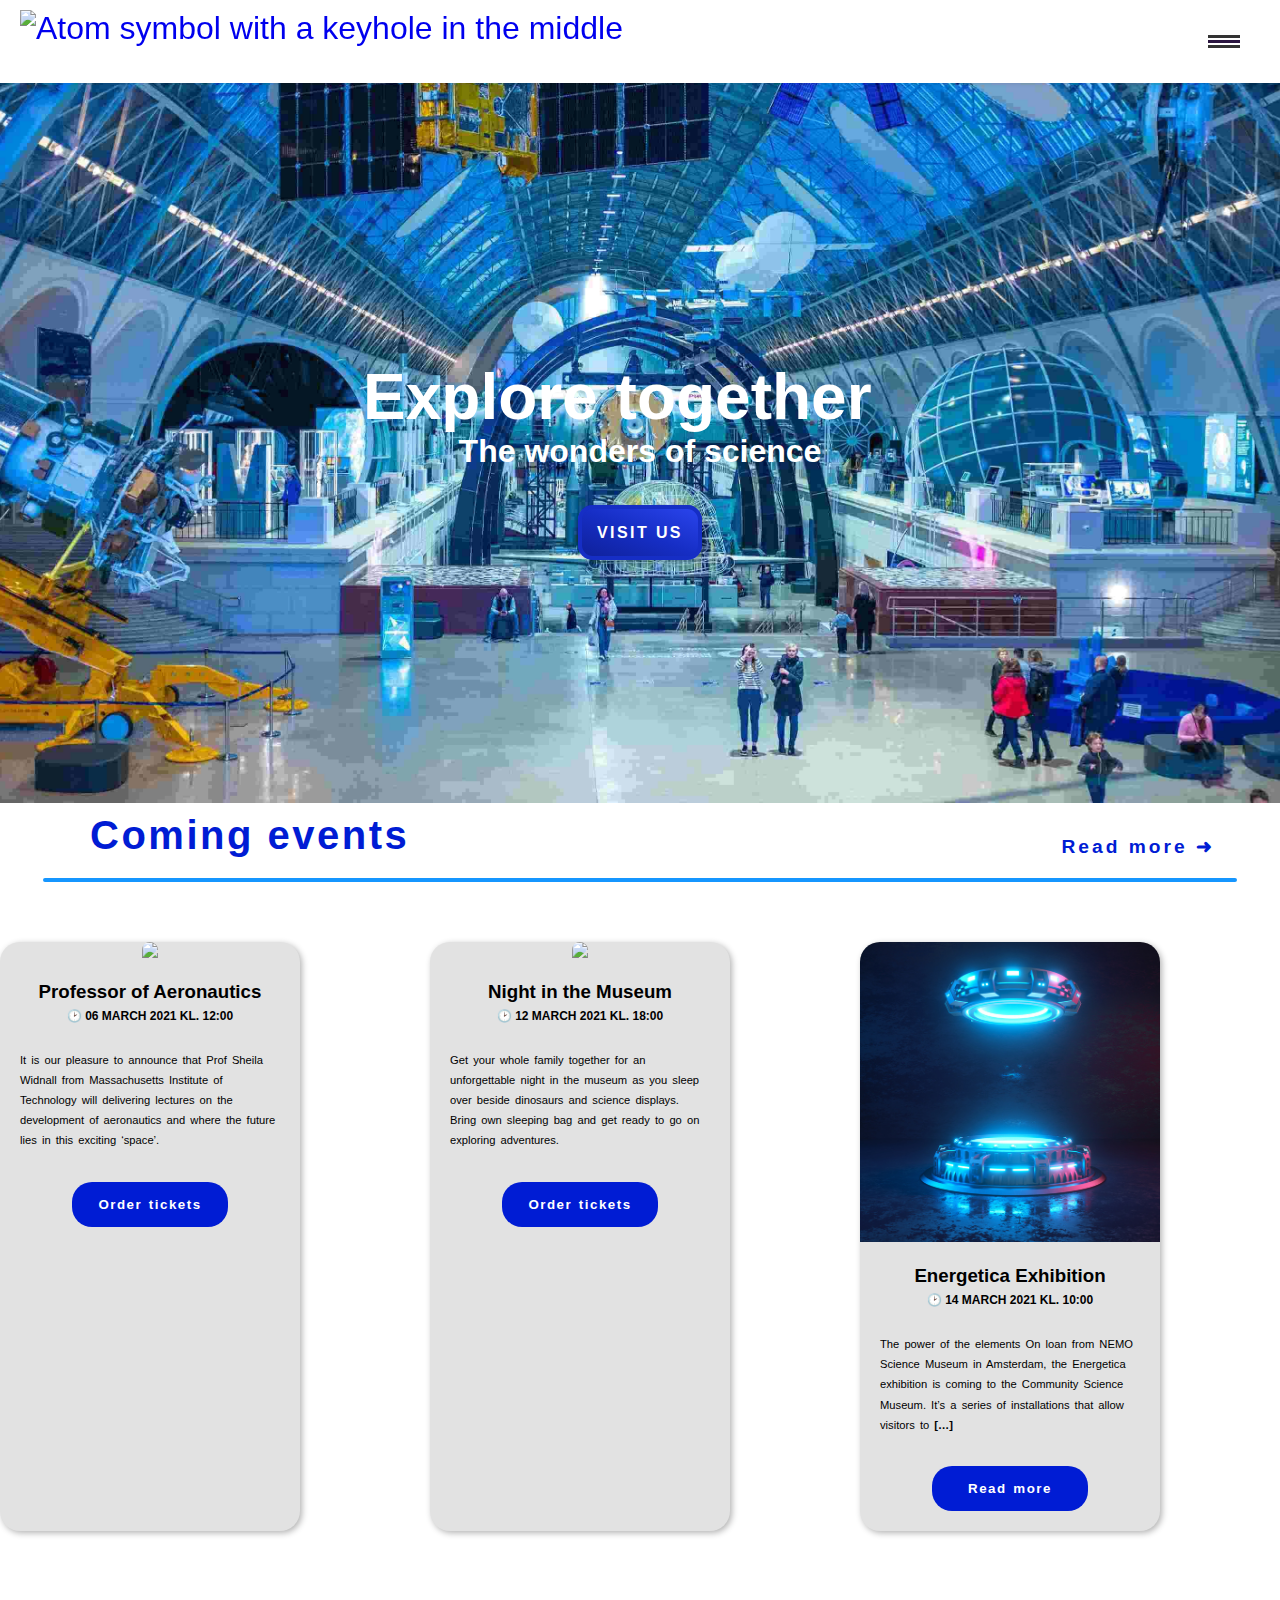
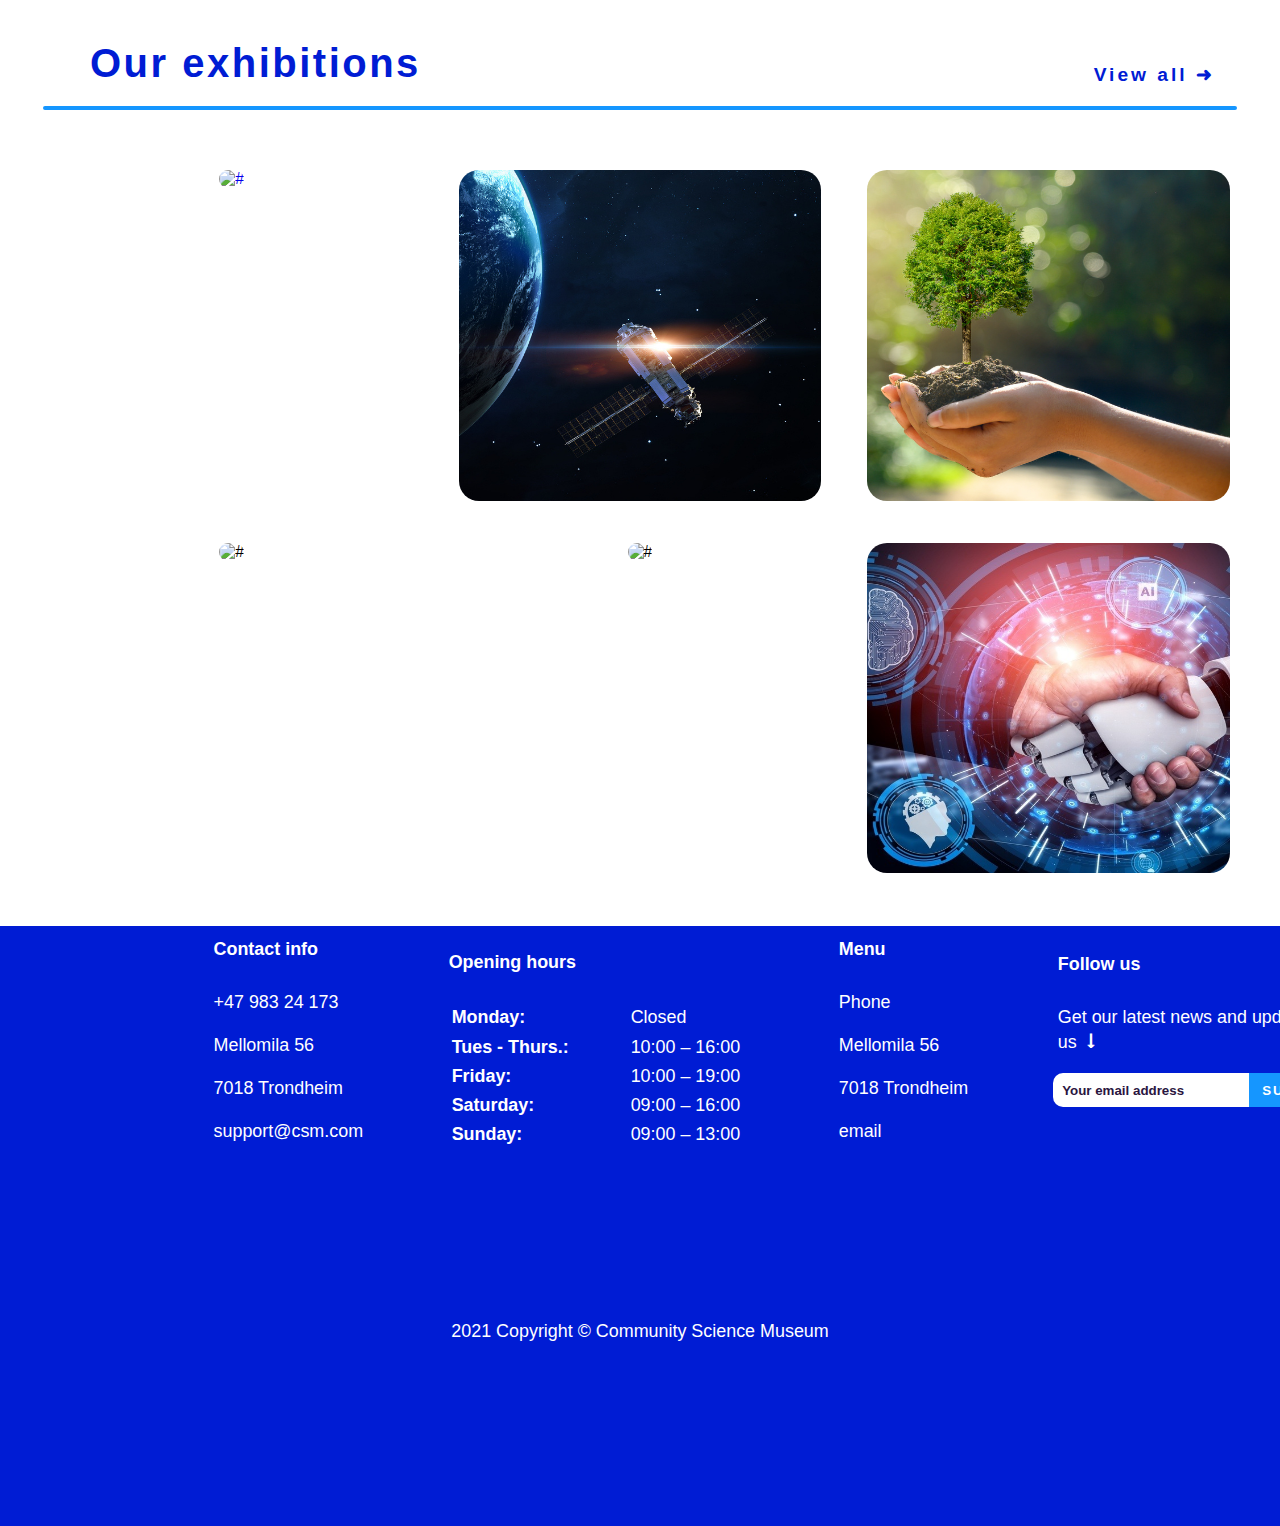
==== index.html @ c88c968b "Update index.html" ====
<!DOCTYPE html>
<html lang="en">

<head>
<meta charset="UTF-8" />
<meta name="viewport" content="width=device-width, initial-scale=1.0" />
<meta name="description" content="A homepage for a fictive popular science museum" />
<title>Community Science Museum | Home</title>

<!-- Font, CSS and Icon links -->
<link rel="stylesheet" href="https://use.typekit.net/sxk2zxi.css">
<link href="style.css" rel="stylesheet" />
<link href="media.css" rel="stylesheet" />
<script src="https://kit.fontawesome.com/b318972c4d.js" crossorigin="anonymous"></script>
</head>

<!-- TOP NAVIGATION BAR ~ MAIN MENU -->
<body>
<header class="header">

    <!-- Logo -->
<a href="index.html" class="logo"><img src="images/logo/logodesign.png" class="logoimage" alt="Atom symbol with a keyhole in the middle"></a>

<!-- Hamburger menu -->
<input class="menu-btn" type="checkbox" id="menu-btn">
<label class="menu-icon" for="menu-btn"><span class="navicon"></span></label>

<!-- Links -->
<ul class="menu">
<li class="menusect"><a href="pages/exhibitions.html">Our exhibitions</a></li>
<li class="menusect"><a href="pages/visit.html">Visit us</a></li>
<li class="menusect"><a href="pages/about.html">About</a></li>
<li class="menusect"><a href="pages/workplace.html">Get involved</a></li>
<li class="menusect"><a href="contact.html">Contact us</a></li>
</ul>
</header>

<!-- HEADER SECTION ~ HOME PRESENTATION PAGE -->
<main>

<!-- Image header placement -->
<section class="headpage">

<!-- Header content headings -->
<div class="header_page">
<h1>Explore together</h1>
<p class="header_text">The wonders of science</p>
<!-- Main CTA-button (Visit us) -->
<a href="pages/visit.html" class="main-cta">Visit us</a>
</div>
</section>   

<!-- COMING EVENTS ~ BLOGPOSTS -->
<section class="blogpage">

<!-- Blog heading  ~ design -->
<h2 class="subheading" id="subhead">
<i class="fas fa-images" aria-hidden="true">
</i>Coming events</h2>
<a href="#" class="header_link">Read more ➜</a>
<hr class="subhead-dec">

<!-- Blogpost 1 -->
<main class="grid">
<article class="blogpost">
<img src="images/blogpost_professor.jpg">
<div class="text">
<h3 class="blog_titles">Professor of Aeronautics</h3>
<h4 class="event-date">🕑 06 March 2021 kl. 12:00</h4>
<p class="blogtext">It is our pleasure to announce that Prof Sheila Widnall from  Massachusetts Institute of Technology will delivering lectures on the development of aeronautics and where the future lies in this exciting ‘space’.</p>
<button class="read-btn">Order tickets</button>
</div>
</article>

<!-- Blogpost 2 -->
<article class="blogpost">
<img src="images/blogpost_museum.jpg">
<div class="text">
<h3 class="blog_titles">Night in the Museum</h3>
<h4 class="event-date">🕑 12 March 2021 kl. 18:00</h4>
<p class="blogtext">Get your whole family together for an unforgettable night in the museum as you sleep over beside dinosaurs and science displays. Bring own sleeping bag and get ready to go on exploring adventures.</p>
<button class="read-btn">Order tickets</button>
</div>
</article>

<!-- Blogpost 3 -->
<article class="blogpost">
<img src="images/blogpost_energetica.jpg">
<div class="text">
<h3 class="blog_titles">Energetica Exhibition</h3>
<h4 class="event-date">🕑 14 March 2021 kl. 10:00</h4>
<p class="blogtext">The power of the elements On loan from NEMO Science Museum in Amsterdam, the Energetica exhibition is coming to the Community Science Museum. It’s a series of installations that allow visitors to <b>[…]</b></p>
<button class="read-btn"><a href="pages/event.html">Read more</a></button>
</div>
</article>
</main>
</section>
    
<!-- EXHIBITIONS OVERVIEW ~ GALLERY -->
<section class="exhibitpage">
<!-- Exhibition heading  ~ design --> 
<h2 class="subheading" id="subhead">
<i class="fas fa-images" aria-hidden="true">
</i>Our exhibitions</h2>
<a href="#" class="header_link">View all ➜</a>
<hr class="subhead-dec">   
<!-- Exhibit. 1 -->   
<section id="casestudies" class="casestudies">
<article class="content">
<a href="exhibitions.html">
<div class="content-overlay"></div>
<img class="content-image" src="images/gallery/biology.jpg" alt="#">
<div class="content-details fadeIn-bottom">
<h2 class="content-title">Biology</h2>
<p class="content-text">The history of medicine</p>
</div>
</a>
</article>  
<!-- Exhibit. 2 -->   
<article class="content">
<div class="content-overlay"></div>
<img class="content-image" src="images/gallery/cosmology.jpg" alt="#">
<div class="content-details fadeIn-bottom">
<h2 class="content-title">Cosmology</h2>
<p class="content-text">The sky above us</p>
</div>
</article>  
<!-- Exhibit. 3 -->           
<article class="content">
<div class="content-overlay"></div>
<img class="content-image" src="images/gallery/ecology.jpg" alt="#">
<div class="content-details fadeIn-bottom">
<h2 class="content-title">Ecology</h2>
<p class="content-text">A sustainable future</p>
</div>
</article>  
<!-- Exhibit. 4 -->          
<article class="content">
<div class="content-overlay"></div>
<img class="content-image" src="images/gallery/evolution.jpg" alt="#">
<div class="content-details fadeIn-bottom">
<h2 class="content-title">Evolution</h2>
<p class="content-text">The origin of life</p>
</div>
</article>  
<!-- Exhibit. 5 -->      
<article class="content">
<div class="content-overlay"></div>
<img class="content-image" src="images/gallery/medicine.jpg" alt="#">
<div class="content-details fadeIn-bottom">
<h2 class="content-title">Medicine</h2>
<p class="content-text">The history of medicine</p>
</div>
</article>   
<!-- Exhibit. 6 -->           
<article class="content">
<div class="content-overlay"></div>
<img class="content-image" src="images/gallery/robotics.jpg" alt="#">
<div class="content-details fadeIn-bottom">
<h2 class="content-title">Robotics & AI</h2>
<p class="content-text">Science of the future</p>
</div>
</article>
</section>
</section>
</main>

<!-- FOOTER --> 
<footer>

<!-- Back-to-topmenu ~ button -->
<a class="topmenu" href="#"><i class="fas fa-arrow-circle-up" aria-hidden="true"></i></a>
<section class="footer_content">

<!-- Contact info --> 
<section class="contact-info">
<h5>Contact info</h5>
<p>+47 983 24 173</p>
<p>Mellomila 56</p>
<p>7018 Trondheim</p>
    <p>support@csm.com</p>
</section>

<!-- Opening hrs --> 
<section class="opening-hours">
<h5>Opening hours</h5>
<table>
<tbody><tr>
<th>Monday:</th>
<td>Closed</td>
</tr>
<tr>
<th>Tues - Thurs.:</th>
<td>10:00 – 16:00</td>
</tr>
<tr>
<th>Friday:</th>
<td>10:00 – 19:00</td>
</tr>
<tr>
<th>Saturday:</th>
<td>09:00 – 16:00</td>
</tr>
<tr>
<th>Sunday:</th>
<td>09:00 – 13:00</td>
</tr>
</tbody></table></section>

<!-- Menu ~ links -->  
<section class="menu-links">
<h5>Menu</h5>
<p>Phone</p>
<p>Mellomila 56</p>
<p>7018 Trondheim</p>
<p>email</p>
</section>    

<!-- Footer CTA -->
<section class="cta-footer">
<h5>Follow us</h5>
<p>Get our latest news and updates from us	🠗</p>

<!-- Subscribe ~ button -->
<form class="subscribe-btn">
<input type="email" name="email" placeholder="Your email address">
<input type="submit" value="Subscribe">
</form>

<!-- Social media ~ button representations -->
<div class="social-media">
<i class="fab fa-facebook-f" aria-hidden="true"></i>
<i class="fab fa-instagram" aria-hidden="true"></i>
<i class="fab fa-snapchat-ghost" aria-hidden="true"></i>
<i class="fab fa-twitter" aria-hidden="true"></i>
<i class="fab fa-tiktok" aria-hidden="true"></i>
<i class="fab fa-youtube" aria-hidden="true"></i>
</div>
</section>
</section>

<!-- Copyright mark -->
<div class="copyright"><p class="copy">2021 Copyright © Community Science Museum</p>
</div>
</footer>

</body>
</html>
---- style.css ----
html,
body {
  margin: 0;
  padding: 0;
  background: #ffffff;
  font-family: montserrat, sans-serif;
  font-weight: 400;
}

/* CSM LOGO */
.header .logo {
  display: block;
  float: left;
  font-size: 2em;
  padding: 5px 20px;
  text-decoration: none;
}
.logoimage {
  width: 250px;
  margin: 5px 0;
}

/* NAVIGATION BAR */
a {
  text-decoration: none;
}

/* Navigation bar header */
.header {
  background-color: #ffffff;
  box-shadow: 1px 1px 4px 0 rgba(0, 0, 0, 0.1);
  position: fixed;
  width: 100%;
  z-index: 3;
  margin: 0;
  margin-top: -56px;
}
.header ul {
  margin: 0;
  padding: 0;
  list-style: none;
  overflow: hidden;
  background-color: #e2e2e2;
}
.header .menu {
  clear: both;
  max-height: 0;
  transition: max-height 0.2s ease-out;
}

/* Navigation bar header ~ links */
.header li a {
  font-size: 1.2em;
  font-weight: bold;
  letter-spacing: 0.1em;
  display: block;
  padding: 20px 20px;
  color: #2a1540;
  text-decoration: none;
}
.header li a:hover,
.header .menu-btn:hover {
  color: #001cd4;
  text-decoration: underline;
}
li.menusect {
  text-align: center;
}

/* Hamburger menu */
.header .menu-icon {
  cursor: pointer;
  float: right;
  padding: 40px 40px;
  position: relative;
  user-select: none;
}
.header .menu-icon .navicon {
  background: #2a1540;
  display: block;
  height: 0.2em;
  position: relative;
  transition: background 0.2s ease-out;
  width: 2em;
}

/* Hamburger menu ~ Button */
.header .menu-icon .navicon:before,
.header .menu-icon .navicon:after {
  background: #333;
  content: "";
  display: block;
  height: 100%;
  position: absolute;
  transition: all 0.2s ease-out;
  width: 100%;
}
.header .menu-btn {
  display: none;
}

/* Hamburger menu ~ Button animation */
.header .menu-btn:checked ~ .menu {
  max-height: 350px;
}
.header .menu-btn:checked ~ .menu-icon .navicon {
  background: transparent;
}
.header .menu-btn:checked ~ .menu-icon .navicon:before {
  transform: rotate(-45deg);
}
.header .menu-btn:checked ~ .menu-icon .navicon:after {
  transform: rotate(45deg);
}
.header .menu-btn:checked ~ .menu-icon:not(.steps) .navicon:before,
.header .menu-btn:checked ~ .menu-icon:not(.steps) .navicon:after {
  top: 0;
}
.header .menu-icon .navicon:before {
  top: 5px;
}
.header .menu-icon .navicon:after {
  top: -5px;
}

/* HEADER */
main {
  margin: 56px 0;
}
.headpage {
  background: url("images/header.jpg") center bottom no-repeat;
  background-size: cover;
  min-height: 83vh;
  position: relative;
  display: flex;
  align-items: center;
  justify-content: space-evenly;
  width: 100%;
}

/* Header content */
h1 {
  font-size: 4rem;
  color: #ffffff;
}
.header_text {
  font-size: 2rem;
  font-weight: 600;
  margin-top: -48px;
  margin-bottom: 50px;
  text-align: center;
  color: #ffffff;
}
/* Main CTA-button */
.main-cta {
  color: #ffffff;
  background: linear-gradient(0.06turn, #0f219b, #162ec5, #2a44ec);
  border: 4px solid #162ec5;
  padding: 15px 15px;
  border-radius: 15px;
  font-weight: bolder;
  letter-spacing: 0.15em;
  margin: 0 215px;
  text-transform: uppercase;
  box-shadow: 2px 2px 6px 0px rgb(0 0 0 / 30%);
}
.main-cta:hover {
  background: #ffffff;
  color: #001cd4;
  border: 3.5px solid #001cd4;
  font-weight: 800;
}

/* COMING EVENTS ~ BLOGPOSTS */
.grid {
  margin: auto;
  display: grid;
  grid-template-columns: repeat(3, 1fr);
  grid-gap: 10px;
}
.blogpage {
  margin-bottom: 25px;
}

/* Subheading decor */
.subheading {
  color: #001cd4;
  font-weight: 800;
  font-size: 2.5em;
  letter-spacing: 2.5px;
  margin: 0 0 20px 20px;
  padding: 10px 45px;
}
.section-heading--arrow {
  border-left: 20px solid transparent;
  border-right: 20px solid transparent;
  border-top: 20px solid #001cd4;
  position: absolute;
  margin-top: -25px;
}

/* Blog post layout (card grid) */
.grid > article {
  background: #e2e2e2;
  border: none;
  box-shadow: 2px 2px 6px 0px rgba(0, 0, 0, 0.3);
  border-radius: 20px;
  text-align: center;
  width: 300px;
  transition: transform 0.3s;
}
.grid > article:hover {
  transform: translateY(5px);
  box-shadow: 2px 2px 26px 0px rgba(0, 0, 0, 0.3);
}
.grid > article img {
  width: 100%;
  border-top-left-radius: 20px;
  border-top-right-radius: 20px;
}

/* Blog text content */
h3.blog_titles {
  margin-bottom: -10px;
}
.text {
  padding: 0 20px 20px;
}
.blogtext {
  font-size: 0.7em;
  font-weight: 400;
  text-align: left;
  line-height: 1.8;
  word-spacing: 2px;
}
.event-date {
  font-size: 0.75em;
  text-transform: uppercase;
  margin-bottom: 27px;
}

/* CTA-button for blog section */
.read-btn {
  background: #001cd4;
  border-radius: 20px;
  border: none;
  color: #ffffff;
  margin: 20px 0px 0px 0px;
  padding: 15px 0;
  width: 60%;
  font-weight: 600;
  cursor: pointer;
  letter-spacing: 1.5px;
  word-spacing: 1.5px;
  letter-spacing: 1;
}
.read-btn:hover {
  background: #ffffff;
  color: #001cd4;
  border: 2.5px solid #001cd4;
}
.read-btn a {
  color: #ffffff;
}
.read-btn a:hover {
  color: #001cd4;
}

/* EXHIBITIONS */
.exhibitpage {
  margin: 100px 0 -40px 0;
}
.casestudies {
  text-align: center;
  display: grid;
  grid-template-columns: 1fr 1fr 1fr;
  grid-gap: 5px;
  margin: 0px 30px;
}
.content {
  position: relative;
}
.content-image {
  width: 90%;
  height: 90%;
  border-radius: 20px;
}

/* Exhibition heading ~ design */
.subhead-dec {
  border: 2px solid #1596ff;
  border-radius: 25px;
  width: 93%;
  margin-top: -10px;
  margin-bottom: 60px;
}

.header_link {
  font-family: "Montserrat", sans-serif;
  float: right;
  margin: -53px 65px;
  color: #001cd4;
  font-size: 1.2em;
  letter-spacing: 3px;
  font-weight: 800;
}
.header_link:hover {
  text-decoration: underline;
}
i.fas.fa-images {
  margin-right: 25px;
}

/* Gallery content details ~ hover effect(s) */
.content .content-overlay {
  background: rgba(17, 8, 99, 0.7);
  position: absolute;
  height: 90%;
  left: 29.5px;
  top: 0px;
  bottom: 0;
  right: 31.5px;
  opacity: 0;
  padding: 0;
  border-radius: 20px;
  -moz-transition: all 0.4s ease-in-out 0s;
  transition: all 0.4s ease-in-out 0s;
}
.content:hover .content-overlay {
  opacity: 1;
}
.content-details {
  position: absolute;
  text-align: center;
  padding: 0;
  width: 50%;
  left: 50%;
  margin: -20px 0;
  opacity: 0;
  -webkit-transform: translate(-50%, -50%);
  -moz-transform: translate(-50%, -50%);
  transform: translate(-50%, -50%);
  -webkit-transition: all 0.3s ease-in-out 0s;
  -moz-transition: all 0.3s ease-in-out 0s;
  transition: all 0.3s ease-in-out 0s;
}
.content:hover .content-details {
  top: 50%;
  left: 50%;
  opacity: 1;
}
.fadeIn-bottom {
  top: 75%;
}

/* Gallery content details ~ text */
.content-details h2,
.content-details p {
  letter-spacing: 0.15em;
  line-height: 15px;
}
.content-details h2 {
  color: #f4faff;
  font-weight: bold;
  font-size: 2.5em;
  line-height: 1.1em;
}
.content-details p {
  color: #f4faff;
  font-size: 1.4em;
  line-height: 1.4em;
}

/* FOOTER SECTION */
footer {
  background-color: #001cd4;
  padding: 0px 20px;
  text-align: center;
  color: #ffffff;
  font-size: 0.8em;
  margin: 0;
  min-height: 600px;
}
h5 {
  font-size: 1.4em;
}
.footer_content {
  display: inline-grid;
  grid-template-rows: 100px 250px;
  grid-gap: 1px;
  justify-items: center;
  align-items: center;
  grid-template-columns: repeat(4, 1fr);
}
.contact-info,
.opening-hours,
.menu-links,
.cta-footer,
.copy {
  text-align: left;
}

/* Back-to-top-menu ~ button */
.topmenu i {
  font-size: 2.5em;
  padding: 57.5px;
  color: #ffffff;
}
.topmenu i:hover {
  transition: 0.1s;
  color: #91cfff;
}

/* Opening hours ~ table */
p,
table {
  font-size: 1.4em;
  line-height: 1.4em;
}
th {
  width: 175px;
}

/* Subscribe ~ button */
footer input[type="email"] {
  color: #2a1540;
  background-color: #ffffff;
  border: 0;
  padding: 0.7em;
  border-radius: 10px 0 0 10px;
  margin: -5px;
}
footer input[type="submit"] {
  text-transform: uppercase;
  color: #ffffff;
  background-color: #1596ff;
  cursor: pointer;
  border: 0;
  padding: 0.7em 1em;
  border-radius: 0 10px 10px 0;
  letter-spacing: 0.13em;
}
footer ::placeholder,
footer input {
  font-family: "Montserrat", sans-serif;
  font-weight: 600;
  color: #2a1540;
}
footer input[type="submit"]:hover {
  transition: 0.2s;
  background-color: #ffffff;
  color: #001cd4;
  border: 1.5px solid #1596ff;
}

/* Social media ~ buttons */
.social-media {
  margin: 20px 5px;
  display: flex;
  width: 24em;
  justify-content: space-between;
}
.social-media i {
  color: #ffffff;
  font-size: 1.5em;
  cursor: pointer;
}
footer i:hover {
  transition: 0.1s;
  color: #91cfff;
}

/* Copyright text */
p.copy {
  text-align: center;
  margin: -18px 0;
}
---- media.css ----
/* FOR MOBILE PHONES */
@media (min-width: 360px) and (max-width: 768px) {
  .header ul {
    background-color: #001cd4;
  }
  .header li a {
    color: #ffffff;
  }
  /* Header */
  .headpage {
    min-height: 50vh;
  }
  h1 {
    font-size: 2.5em;
    text-align: center;
  }
  .header_text {
    font-size: 1.5em;
    font-weight: bold;
    margin-top: -20px;
    margin-bottom: 60px;
  }
  .main-cta {
    font-size: 1em;
    margin: 0 140px;
  }
  /* Content pages */
  .exhibit_page,
  .footer_content {
    grid-template-columns: 1fr;
  }
  .grid,
  .casestudies {
    grid-template-columns: 1fr;
  }
  /* Footer */
  .footer_content {
    display: grid;
  }
}
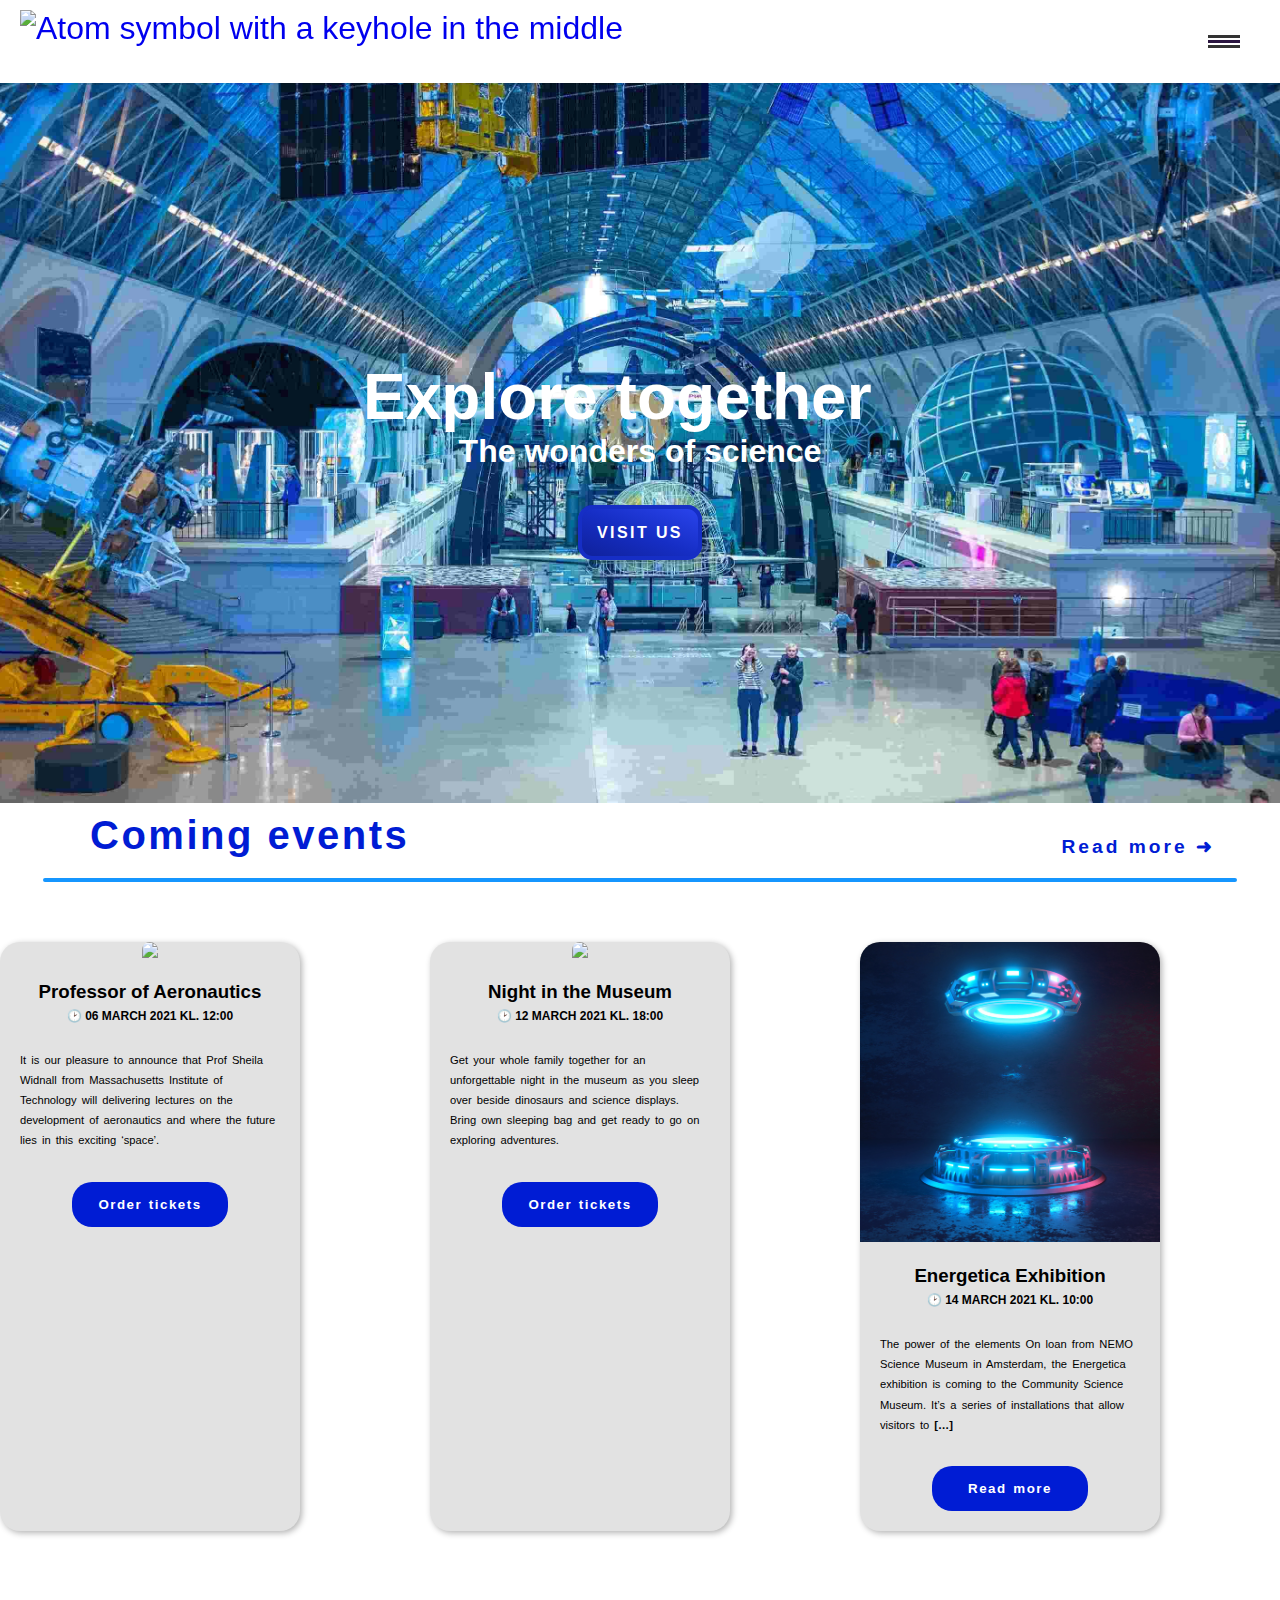
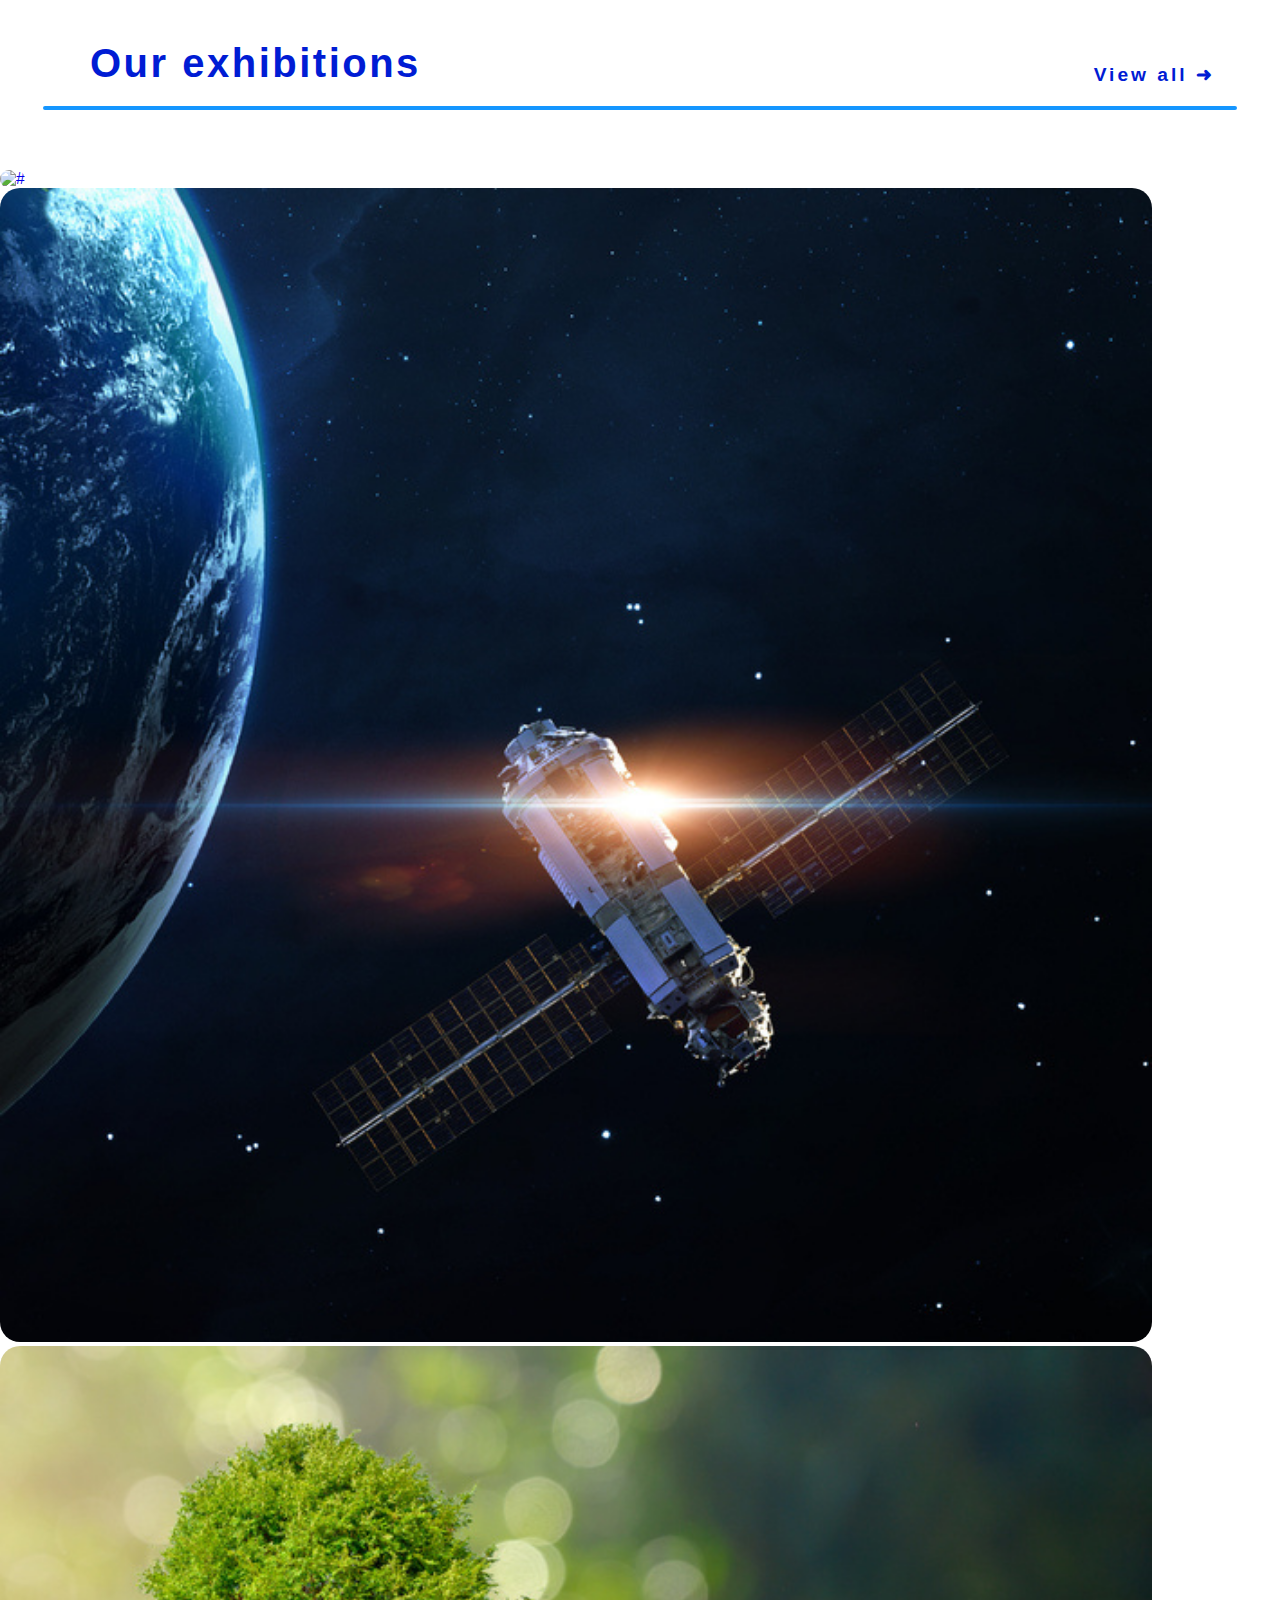
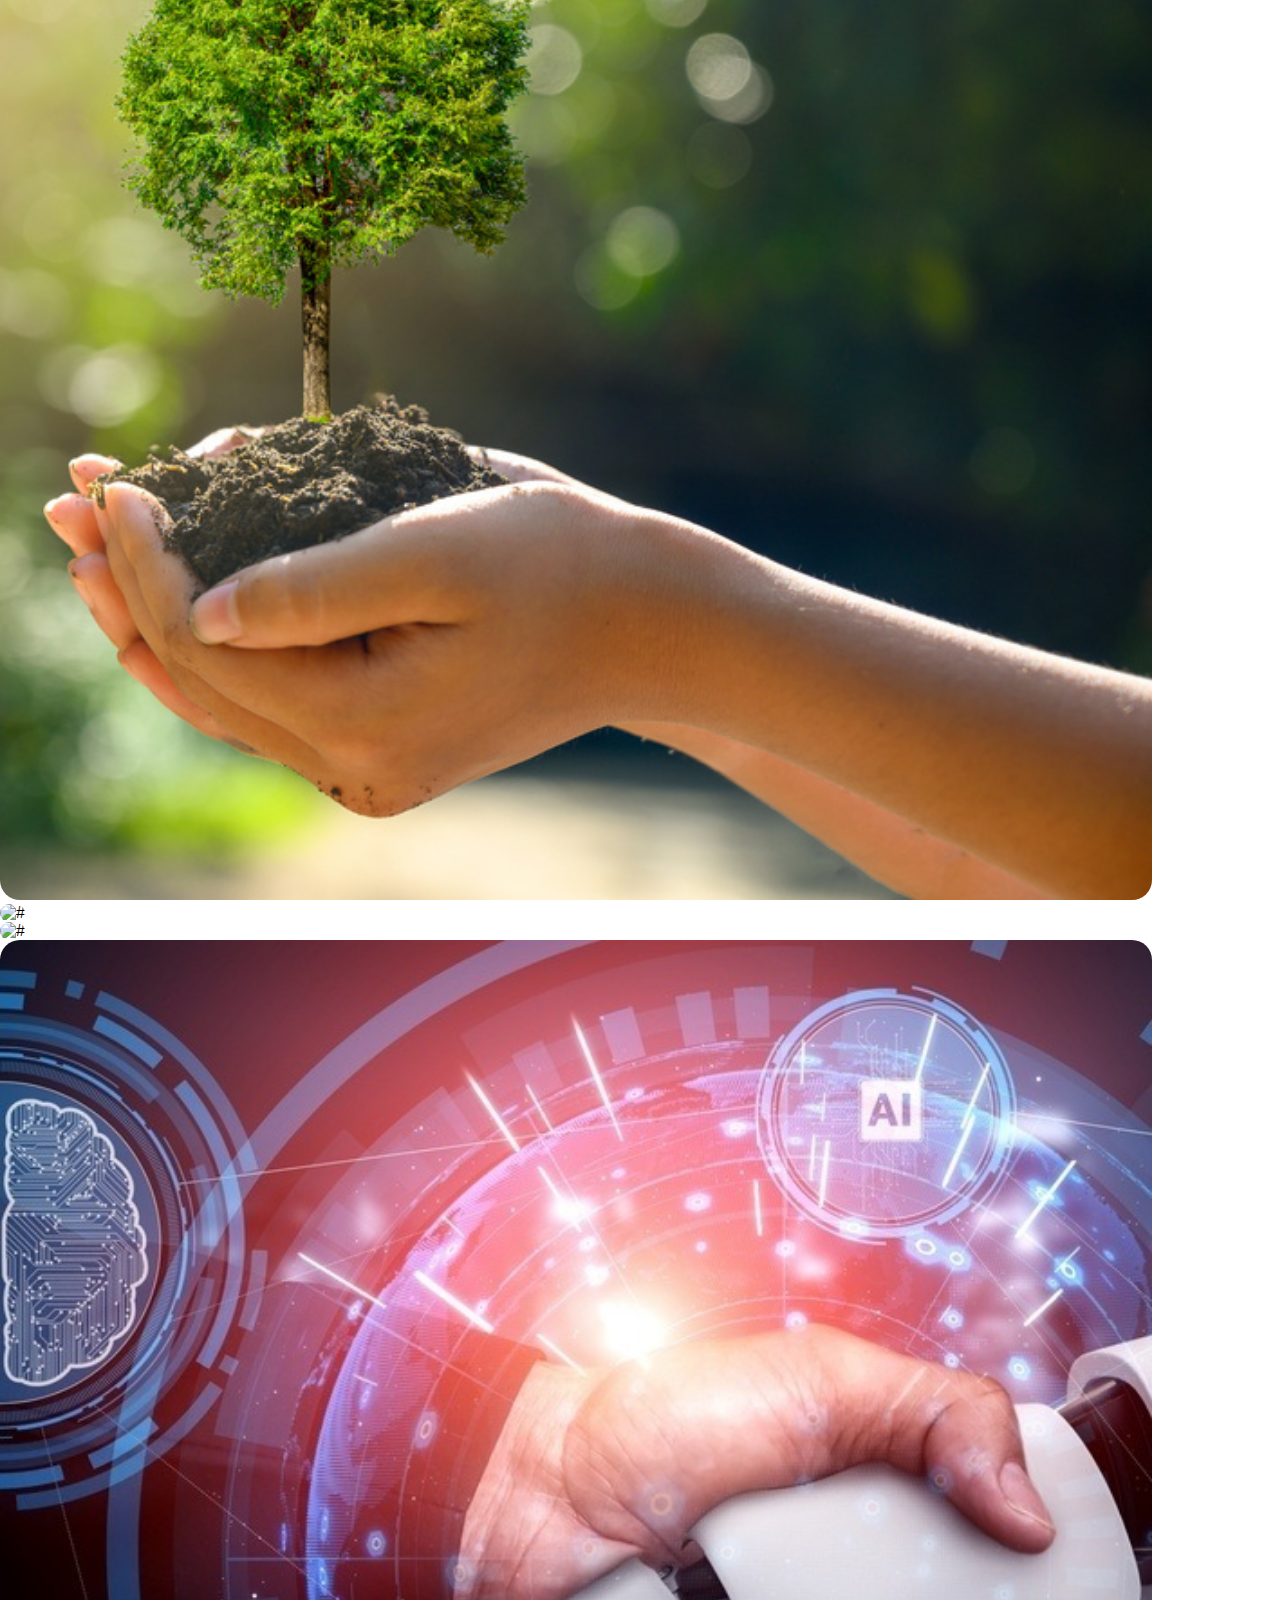
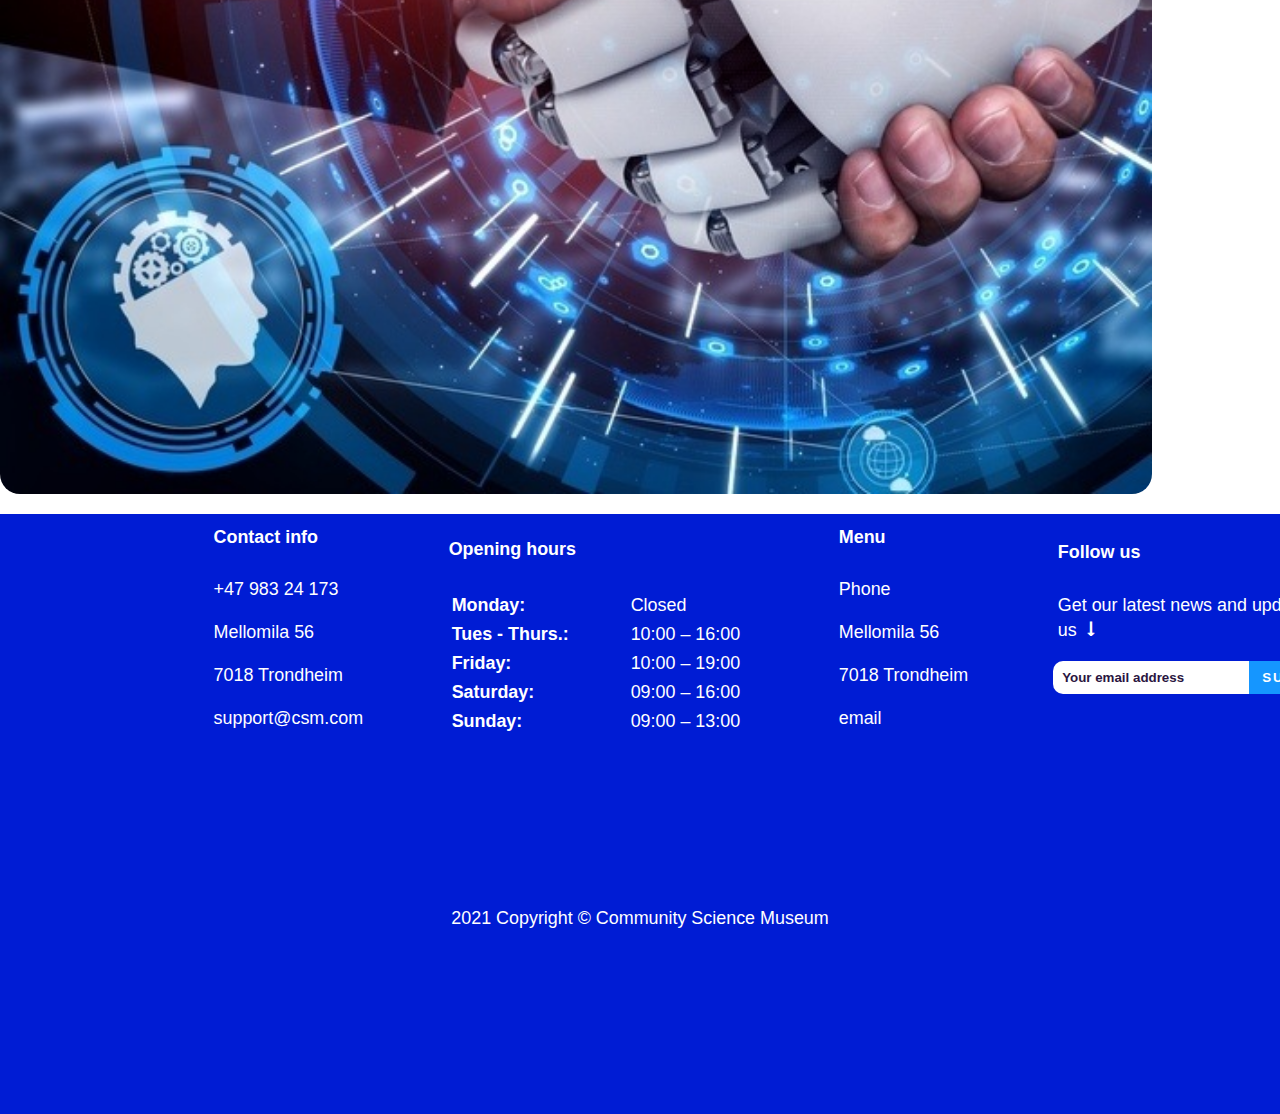
==== commit 77bef053: "Update index.html" ====
--- a/index.html
+++ b/index.html
@@ -98,14 +98,14 @@
     
 <!-- EXHIBITIONS OVERVIEW ~ GALLERY -->
 <section class="exhibitpage">
-<!-- Exhibition heading  ~ design --> 
+<!-- Exhibition heading ~ design --> 
 <h2 class="subheading" id="subhead">
 <i class="fas fa-images" aria-hidden="true">
 </i>Our exhibitions</h2>
 <a href="#" class="header_link">View all ➜</a>
 <hr class="subhead-dec">   
 <!-- Exhibit. 1 -->   
-<section id="casestudies" class="casestudies">
+<section id="gallery-page" class="gallery-page">
 <article class="content">
 <a href="exhibitions.html">
 <div class="content-overlay"></div>
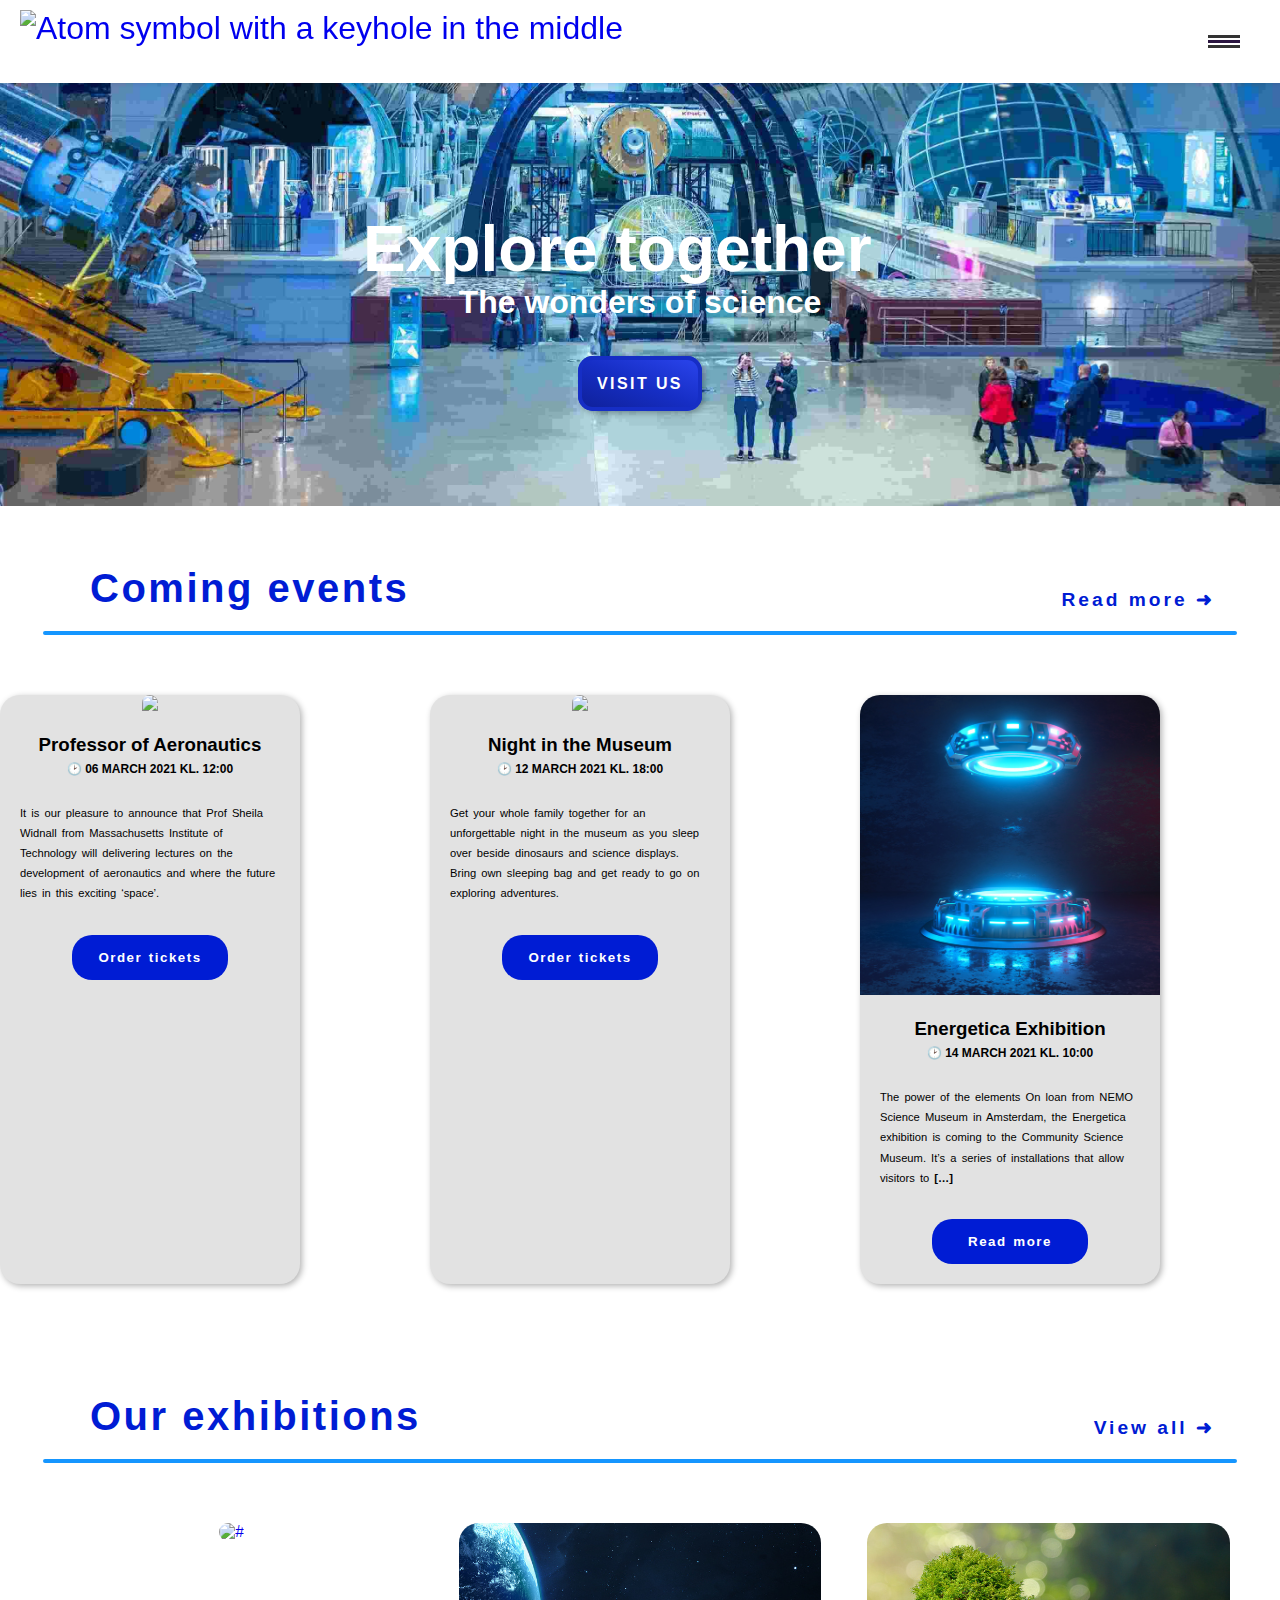
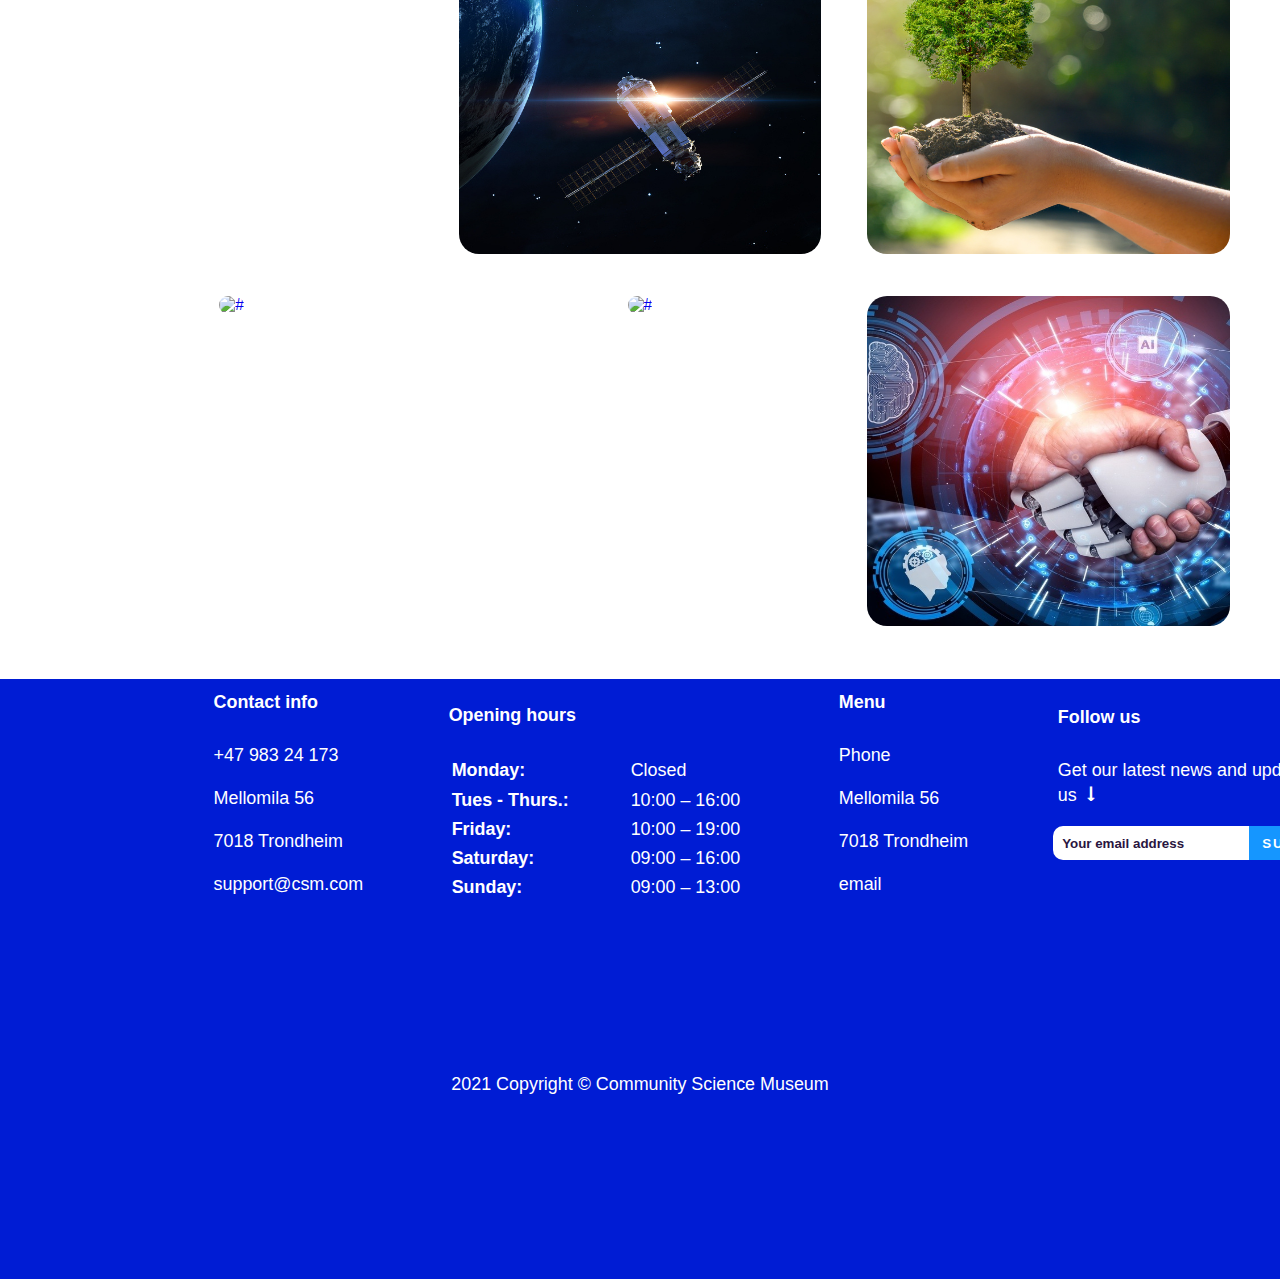
==== commit 4809b929: "Update index.html" ====
--- a/index.html
+++ b/index.html
@@ -57,7 +57,7 @@
 <h2 class="subheading" id="subhead">
 <i class="fas fa-images" aria-hidden="true">
 </i>Coming events</h2>
-<a href="#" class="header_link">Read more ➜</a>
+<a href="pages/visit.html" class="header_link">Read more ➜</a>
 <hr class="subhead-dec">
 
 <!-- Blogpost 1 -->
@@ -102,12 +102,12 @@
 <h2 class="subheading" id="subhead">
 <i class="fas fa-images" aria-hidden="true">
 </i>Our exhibitions</h2>
-<a href="#" class="header_link">View all ➜</a>
+<a href="pages/exhibitions.html" class="header_link">View all ➜</a>
 <hr class="subhead-dec">   
 <!-- Exhibit. 1 -->   
 <section id="gallery-page" class="gallery-page">
 <article class="content">
-<a href="exhibitions.html">
+<a href="pages/exhibitions.html">
 <div class="content-overlay"></div>
 <img class="content-image" src="images/gallery/biology.jpg" alt="#">
 <div class="content-details fadeIn-bottom">
@@ -118,48 +118,58 @@
 </article>  
 <!-- Exhibit. 2 -->   
 <article class="content">
+<a href="pages/exhibitions.html">
 <div class="content-overlay"></div>
 <img class="content-image" src="images/gallery/cosmology.jpg" alt="#">
 <div class="content-details fadeIn-bottom">
 <h2 class="content-title">Cosmology</h2>
 <p class="content-text">The sky above us</p>
 </div>
+</a>
 </article>  
 <!-- Exhibit. 3 -->           
 <article class="content">
+<a href="pages/exhibitions.html">
 <div class="content-overlay"></div>
 <img class="content-image" src="images/gallery/ecology.jpg" alt="#">
 <div class="content-details fadeIn-bottom">
 <h2 class="content-title">Ecology</h2>
 <p class="content-text">A sustainable future</p>
 </div>
+</a>
 </article>  
 <!-- Exhibit. 4 -->          
 <article class="content">
+<a href="pages/exhibitions.html">
 <div class="content-overlay"></div>
 <img class="content-image" src="images/gallery/evolution.jpg" alt="#">
 <div class="content-details fadeIn-bottom">
 <h2 class="content-title">Evolution</h2>
 <p class="content-text">The origin of life</p>
 </div>
+</a>
 </article>  
 <!-- Exhibit. 5 -->      
 <article class="content">
+<a href="pages/exhibitions.html">
 <div class="content-overlay"></div>
 <img class="content-image" src="images/gallery/medicine.jpg" alt="#">
 <div class="content-details fadeIn-bottom">
 <h2 class="content-title">Medicine</h2>
 <p class="content-text">The history of medicine</p>
 </div>
+</a>
 </article>   
 <!-- Exhibit. 6 -->           
 <article class="content">
+<a href="pages/exhibitions.html">
 <div class="content-overlay"></div>
 <img class="content-image" src="images/gallery/robotics.jpg" alt="#">
 <div class="content-details fadeIn-bottom">
-<h2 class="content-title">Robotics & AI</h2>
+<h2 class="content-title">Robotics &amp; AI</h2>
 <p class="content-text">Science of the future</p>
 </div>
+</a>
 </article>
 </section>
 </section>
--- a/style.css
+++ b/style.css
@@ -6,8 +6,44 @@
   font-family: montserrat, sans-serif;
   font-weight: 400;
 }
-
-/* CSM LOGO */
+a {
+  text-decoration: none;
+}
+/* Subheadings for content sections*/
+.subheading {
+  color: #001cd4;
+  font-weight: 800;
+  font-size: 2.5em;
+  letter-spacing: 2.5px;
+  margin: 50px 0 20px 20px;
+  padding: 10px 45px;
+}
+.subhead-dec {
+  border: 2px solid #1596ff;
+  border-radius: 25px;
+  width: 93%;
+  margin-top: -10px;
+  margin-bottom: 60px;
+}
+.header_link {
+  font-family: "Montserrat", sans-serif;
+  float: right;
+  margin: -53px 65px;
+  color: #001cd4;
+  font-size: 1.2em;
+  letter-spacing: 3px;
+  font-weight: 800;
+}
+.header_link:hover {
+  text-decoration: underline;
+}
+/* Icons from subheadings */
+i.fas.fa-images,
+i.fas.fa-calendar-alt {
+  margin-right: 25px;
+}
+
+/* NAVIGATION BAR */
 .header .logo {
   display: block;
   float: left;
@@ -18,11 +54,6 @@
 .logoimage {
   width: 250px;
   margin: 5px 0;
-}
-
-/* NAVIGATION BAR */
-a {
-  text-decoration: none;
 }
 
 /* Navigation bar header */
@@ -130,7 +161,7 @@
 .headpage {
   background: url("images/header.jpg") center bottom no-repeat;
   background-size: cover;
-  min-height: 83vh;
+  min-height: 50vh;
   position: relative;
   display: flex;
   align-items: center;
@@ -182,23 +213,6 @@
   margin-bottom: 25px;
 }
 
-/* Subheading decor */
-.subheading {
-  color: #001cd4;
-  font-weight: 800;
-  font-size: 2.5em;
-  letter-spacing: 2.5px;
-  margin: 0 0 20px 20px;
-  padding: 10px 45px;
-}
-.section-heading--arrow {
-  border-left: 20px solid transparent;
-  border-right: 20px solid transparent;
-  border-top: 20px solid #001cd4;
-  position: absolute;
-  margin-top: -25px;
-}
-
 /* Blog post layout (card grid) */
 .grid > article {
   background: #e2e2e2;
@@ -266,11 +280,11 @@
   color: #001cd4;
 }
 
-/* EXHIBITIONS */
+/* EXHIBITIONS OVERVIEW ~ GALLERY */
 .exhibitpage {
   margin: 100px 0 -40px 0;
 }
-.casestudies {
+.gallery-page {
   text-align: center;
   display: grid;
   grid-template-columns: 1fr 1fr 1fr;
@@ -285,32 +299,6 @@
   height: 90%;
   border-radius: 20px;
 }
-
-/* Exhibition heading ~ design */
-.subhead-dec {
-  border: 2px solid #1596ff;
-  border-radius: 25px;
-  width: 93%;
-  margin-top: -10px;
-  margin-bottom: 60px;
-}
-
-.header_link {
-  font-family: "Montserrat", sans-serif;
-  float: right;
-  margin: -53px 65px;
-  color: #001cd4;
-  font-size: 1.2em;
-  letter-spacing: 3px;
-  font-weight: 800;
-}
-.header_link:hover {
-  text-decoration: underline;
-}
-i.fas.fa-images {
-  margin-right: 25px;
-}
-
 /* Gallery content details ~ hover effect(s) */
 .content .content-overlay {
   background: rgba(17, 8, 99, 0.7);
@@ -352,7 +340,6 @@
 .fadeIn-bottom {
   top: 75%;
 }
-
 /* Gallery content details ~ text */
 .content-details h2,
 .content-details p {
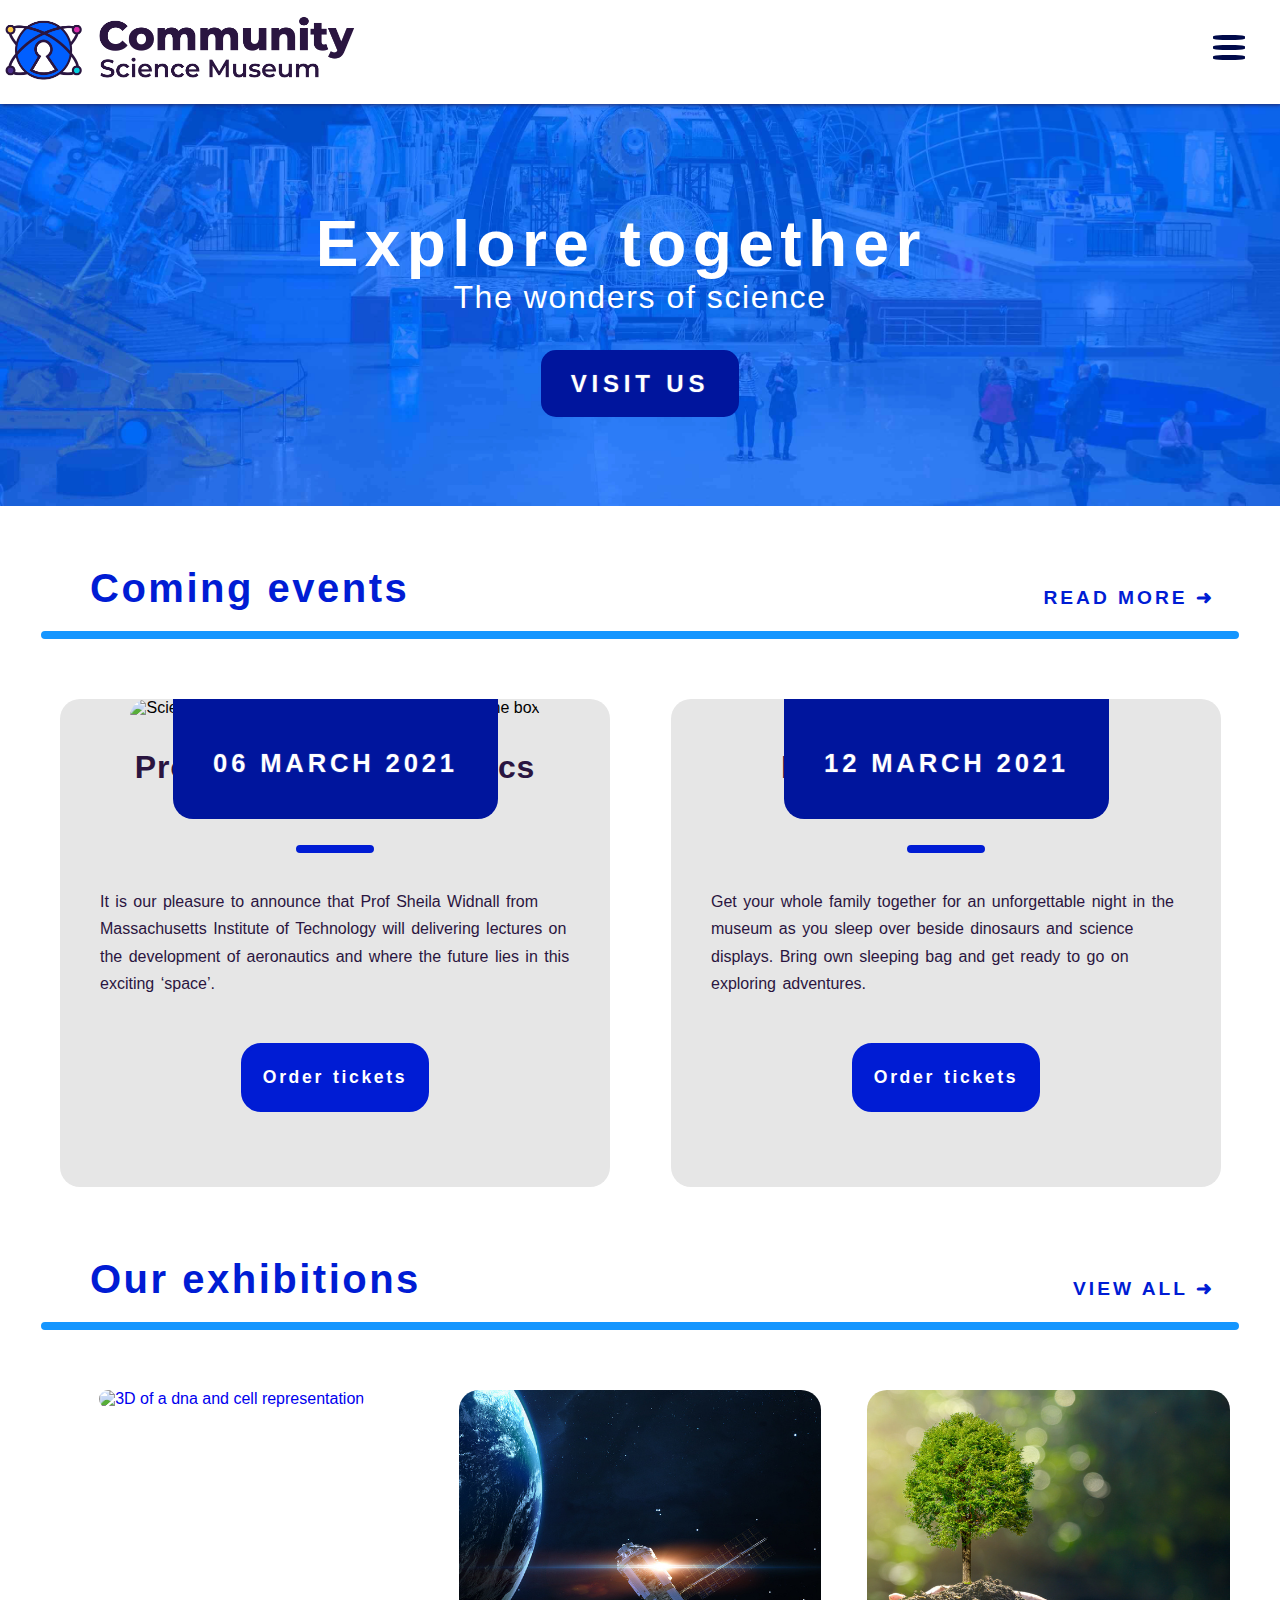
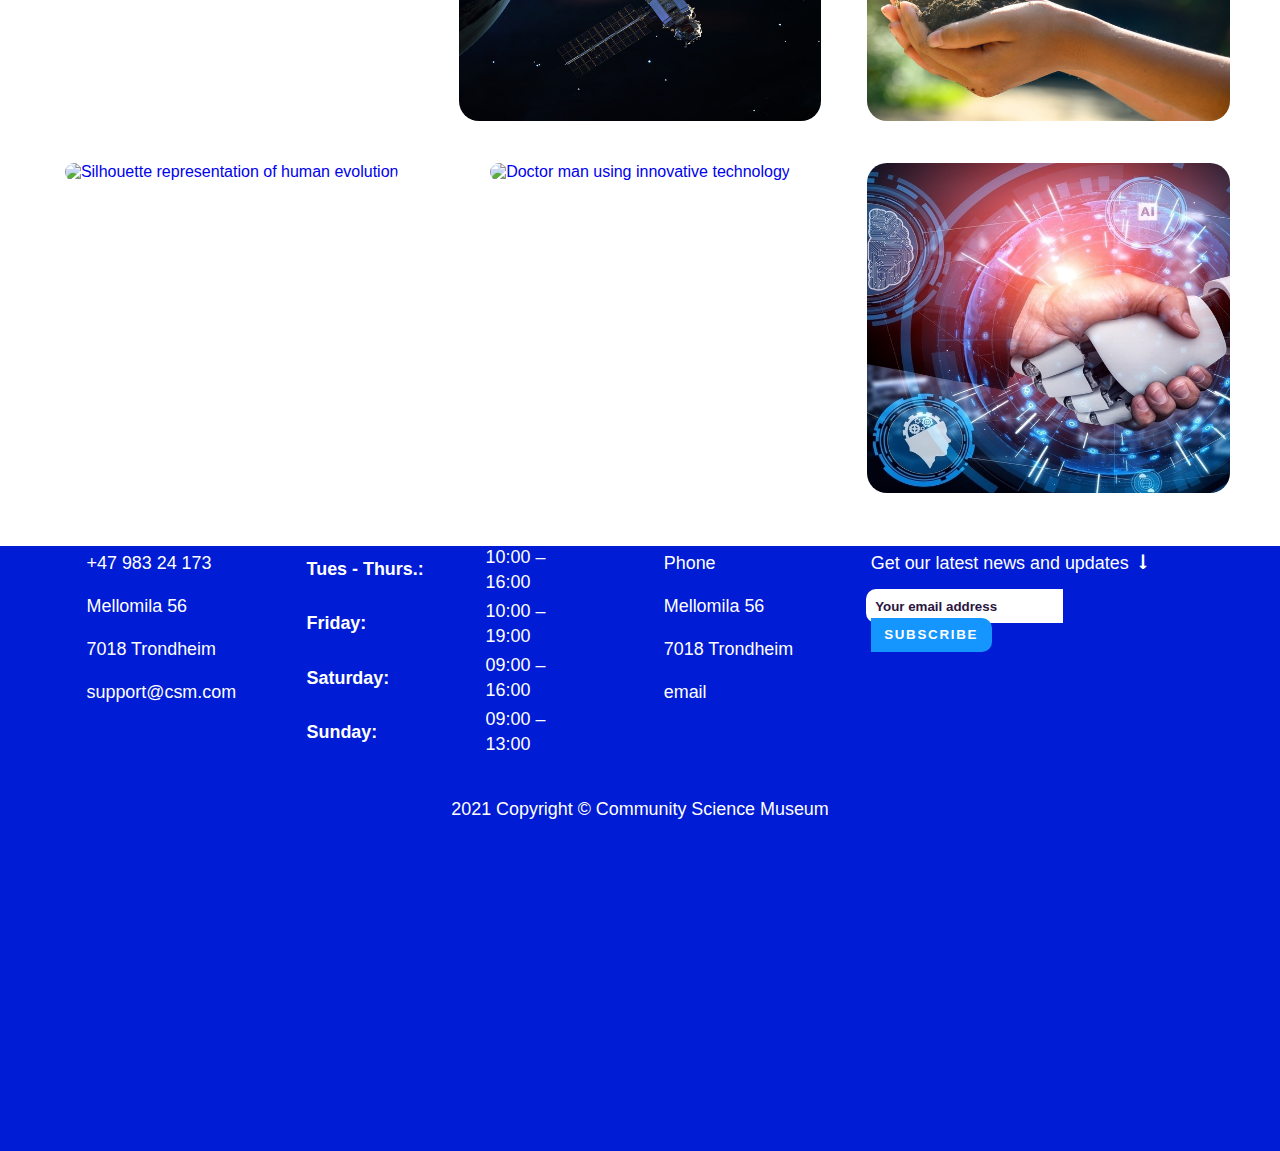
==== commit 73a30f11: "Update index.html" ====
--- a/index.html
+++ b/index.html
@@ -6,165 +6,184 @@
 <meta name="viewport" content="width=device-width, initial-scale=1.0" />
 <meta name="description" content="A homepage for a fictive popular science museum" />
 <title>Community Science Museum | Home</title>
-
 <!-- Font, CSS and Icon links -->
 <link rel="stylesheet" href="https://use.typekit.net/sxk2zxi.css">
 <link href="style.css" rel="stylesheet" />
-<link href="media.css" rel="stylesheet" />
-<script src="https://kit.fontawesome.com/b318972c4d.js" crossorigin="anonymous"></script>
+<link href="css/media.css" rel="stylesheet" />
+<script src="https://kit.fontawesome.com/b318972c4d.js" crossorigin="anonymous">
+</script>
 </head>
 
 <!-- TOP NAVIGATION BAR ~ MAIN MENU -->
 <body>
 <header class="header">
-
-    <!-- Logo -->
-<a href="index.html" class="logo"><img src="images/logo/logodesign.png" class="logoimage" alt="Atom symbol with a keyhole in the middle"></a>
-
+    
+<!-- Logo -->
+<a href="index.html" class="logo">
+<img src="images/logo/logodesign.png" class="logoimage" alt="Atom symbol with a keyhole in the middle">
+</a>
+    
 <!-- Hamburger menu -->
 <input class="menu-btn" type="checkbox" id="menu-btn">
-<label class="menu-icon" for="menu-btn"><span class="navicon"></span></label>
-
+<label class="menu-icon" for="menu-btn">
+<span class="navicon">
+</span>
+</label>
+    
 <!-- Links -->
 <ul class="menu">
-<li class="menusect"><a href="pages/exhibitions.html">Our exhibitions</a></li>
-<li class="menusect"><a href="pages/visit.html">Visit us</a></li>
-<li class="menusect"><a href="pages/about.html">About</a></li>
-<li class="menusect"><a href="pages/workplace.html">Get involved</a></li>
-<li class="menusect"><a href="contact.html">Contact us</a></li>
+<li class="menusect">
+<a href="pages/exhibitions.html">Our exhibitions</a>
+</li>
+<li class="menusect">
+<a href="#">Visit us</a>
+</li>
+<li class="menusect">
+<a href="#">About</a>
+</li>
+<li class="menusect">
+<a href="pages/workplace.html">Get involved</a>
+</li>
+<li class="menusect">
+<a href="pages/contact.html">Contact us</a>
+</li>
 </ul>
 </header>
-
+    
 <!-- HEADER SECTION ~ HOME PRESENTATION PAGE -->
-<main>
-
+<main>  
 <!-- Image header placement -->
 <section class="headpage">
-
 <!-- Header content headings -->
 <div class="header_page">
 <h1>Explore together</h1>
 <p class="header_text">The wonders of science</p>
 <!-- Main CTA-button (Visit us) -->
-<a href="pages/visit.html" class="main-cta">Visit us</a>
-</div>
-</section>   
+<a href="#" class="main-cta">Visit us</a>
+</div>
+</section>    
 
 <!-- COMING EVENTS ~ BLOGPOSTS -->
-<section class="blogpage">
-
-<!-- Blog heading  ~ design -->
+<section class="blogpage"> 
 <h2 class="subheading" id="subhead">
 <i class="fas fa-images" aria-hidden="true">
 </i>Coming events</h2>
 <a href="pages/visit.html" class="header_link">Read more ➜</a>
-<hr class="subhead-dec">
-
+<hr class="subhead-dec">    
 <!-- Blogpost 1 -->
 <main class="grid">
 <article class="blogpost">
-<img src="images/blogpost_professor.jpg">
+<div class="event__date">06 March 2021</div>
+<img src="images/blogpages/blogpost_professor.jpg" alt="Scientific lady checking inside a cyber-like machine box">
 <div class="text">
 <h3 class="blog_titles">Professor of Aeronautics</h3>
-<h4 class="event-date">🕑 06 March 2021 kl. 12:00</h4>
+<p class="event-date">🕑 Saturday kl. 12:00</p><hr class="blog--dec">
 <p class="blogtext">It is our pleasure to announce that Prof Sheila Widnall from  Massachusetts Institute of Technology will delivering lectures on the development of aeronautics and where the future lies in this exciting ‘space’.</p>
 <button class="read-btn">Order tickets</button>
 </div>
-</article>
-
+</article>  
 <!-- Blogpost 2 -->
 <article class="blogpost">
-<img src="images/blogpost_museum.jpg">
+<div class="event__date">12 March 2021</div>
+<img src="images/blogpages/blogpost_museum.jpg" alt="Museum hall at night in bird's eye view">
 <div class="text">
 <h3 class="blog_titles">Night in the Museum</h3>
-<h4 class="event-date">🕑 12 March 2021 kl. 18:00</h4>
+<p class="event-date">🕑 Friday kl. 18:00</p>
+<hr class="blog--dec">
 <p class="blogtext">Get your whole family together for an unforgettable night in the museum as you sleep over beside dinosaurs and science displays. Bring own sleeping bag and get ready to go on exploring adventures.</p>
 <button class="read-btn">Order tickets</button>
 </div>
 </article>
-
 <!-- Blogpost 3 -->
 <article class="blogpost">
-<img src="images/blogpost_energetica.jpg">
+<div class="event__date">14 March 2021</div>
+<img src="images/blogpages/blogpost_energetica.jpg" alt="Cyber platforms with glowing neon lights">
 <div class="text">
 <h3 class="blog_titles">Energetica Exhibition</h3>
-<h4 class="event-date">🕑 14 March 2021 kl. 10:00</h4>
+<p class="event-date">🕑 Sunday kl. 10:00</p>
+<hr class="blog--dec">
 <p class="blogtext">The power of the elements On loan from NEMO Science Museum in Amsterdam, the Energetica exhibition is coming to the Community Science Museum. It’s a series of installations that allow visitors to <b>[…]</b></p>
-<button class="read-btn"><a href="pages/event.html">Read more</a></button>
+<button class="read-btn">
+<a href="#">Read more</a></button>
 </div>
 </article>
 </main>
 </section>
-    
+
 <!-- EXHIBITIONS OVERVIEW ~ GALLERY -->
 <section class="exhibitpage">
-<!-- Exhibition heading ~ design --> 
 <h2 class="subheading" id="subhead">
 <i class="fas fa-images" aria-hidden="true">
 </i>Our exhibitions</h2>
 <a href="pages/exhibitions.html" class="header_link">View all ➜</a>
 <hr class="subhead-dec">   
-<!-- Exhibit. 1 -->   
+<!-- Biology -->   
 <section id="gallery-page" class="gallery-page">
 <article class="content">
 <a href="pages/exhibitions.html">
-<div class="content-overlay"></div>
-<img class="content-image" src="images/gallery/biology.jpg" alt="#">
+<div class="content-overlay">
+</div>
+<img class="content-image" src="images/gallery/biology.jpg" alt="3D of a dna and cell representation">
 <div class="content-details fadeIn-bottom">
 <h2 class="content-title">Biology</h2>
 <p class="content-text">The history of medicine</p>
 </div>
 </a>
 </article>  
-<!-- Exhibit. 2 -->   
-<article class="content">
-<a href="pages/exhibitions.html">
-<div class="content-overlay"></div>
-<img class="content-image" src="images/gallery/cosmology.jpg" alt="#">
+<!-- Cosmology -->   
+<article class="content">
+<a href="pages/exhibitions.html">
+<div class="content-overlay">
+</div>
+<img class="content-image" src="images/gallery/cosmology.jpg" alt="Spacecraft into space">
 <div class="content-details fadeIn-bottom">
 <h2 class="content-title">Cosmology</h2>
 <p class="content-text">The sky above us</p>
 </div>
 </a>
 </article>  
-<!-- Exhibit. 3 -->           
-<article class="content">
-<a href="pages/exhibitions.html">
-<div class="content-overlay"></div>
-<img class="content-image" src="images/gallery/ecology.jpg" alt="#">
+<!-- Ecology -->           
+<article class="content">
+<a href="pages/exhibitions.html">
+<div class="content-overlay">
+</div>
+<img class="content-image" src="images/gallery/ecology.jpg" alt="Hands holding a growing miniature tree">
 <div class="content-details fadeIn-bottom">
 <h2 class="content-title">Ecology</h2>
 <p class="content-text">A sustainable future</p>
 </div>
 </a>
 </article>  
-<!-- Exhibit. 4 -->          
-<article class="content">
-<a href="pages/exhibitions.html">
-<div class="content-overlay"></div>
-<img class="content-image" src="images/gallery/evolution.jpg" alt="#">
+<!-- Evolution -->          
+<article class="content">
+<a href="pages/exhibitions.html">
+<div class="content-overlay">
+</div>
+<img class="content-image" src="images/gallery/evolution.jpg" alt="Silhouette representation of human evolution">
 <div class="content-details fadeIn-bottom">
 <h2 class="content-title">Evolution</h2>
 <p class="content-text">The origin of life</p>
 </div>
 </a>
 </article>  
-<!-- Exhibit. 5 -->      
-<article class="content">
-<a href="pages/exhibitions.html">
-<div class="content-overlay"></div>
-<img class="content-image" src="images/gallery/medicine.jpg" alt="#">
+<!-- Medicine -->      
+<article class="content">
+<a href="pages/exhibitions.html">
+<div class="content-overlay">
+</div>
+<img class="content-image" src="images/gallery/medicine.jpg" alt="Doctor man using innovative technology">
 <div class="content-details fadeIn-bottom">
 <h2 class="content-title">Medicine</h2>
 <p class="content-text">The history of medicine</p>
 </div>
 </a>
 </article>   
-<!-- Exhibit. 6 -->           
-<article class="content">
-<a href="pages/exhibitions.html">
-<div class="content-overlay"></div>
-<img class="content-image" src="images/gallery/robotics.jpg" alt="#">
+<!-- Robotics & AI -->           
+<article class="content">
+<a href="pages/exhibitions.html">
+<div class="content-overlay">
+</div>
+<img class="content-image" src="images/gallery/robotics.jpg" alt="3D human and robot handshake">
 <div class="content-details fadeIn-bottom">
 <h2 class="content-title">Robotics &amp; AI</h2>
 <p class="content-text">Science of the future</p>
@@ -174,13 +193,15 @@
 </section>
 </section>
 </main>
-
+    
 <!-- FOOTER --> 
 <footer>
-
 <!-- Back-to-topmenu ~ button -->
-<a class="topmenu" href="#"><i class="fas fa-arrow-circle-up" aria-hidden="true"></i></a>
-<section class="footer_content">
+<a class="topmenu" href="#">
+<i class="fas fa-arrow-circle-up" aria-hidden="true">
+</i>
+</a>
+<section class="footer_content"> 
 
 <!-- Contact info --> 
 <section class="contact-info">
@@ -188,9 +209,9 @@
 <p>+47 983 24 173</p>
 <p>Mellomila 56</p>
 <p>7018 Trondheim</p>
-    <p>support@csm.com</p>
-</section>
-
+<p>support@csm.com</p>
+</section>
+    
 <!-- Opening hrs --> 
 <section class="opening-hours">
 <h5>Opening hours</h5>
@@ -216,7 +237,7 @@
 <td>09:00 – 13:00</td>
 </tr>
 </tbody></table></section>
-
+    
 <!-- Menu ~ links -->  
 <section class="menu-links">
 <h5>Menu</h5>
@@ -225,34 +246,40 @@
 <p>7018 Trondheim</p>
 <p>email</p>
 </section>    
-
+    
 <!-- Footer CTA -->
 <section class="cta-footer">
 <h5>Follow us</h5>
-<p>Get our latest news and updates from us	🠗</p>
-
+<p>Get our latest news and updates	🠗</p>
+    
 <!-- Subscribe ~ button -->
 <form class="subscribe-btn">
 <input type="email" name="email" placeholder="Your email address">
 <input type="submit" value="Subscribe">
 </form>
-
+    
 <!-- Social media ~ button representations -->
 <div class="social-media">
-<i class="fab fa-facebook-f" aria-hidden="true"></i>
-<i class="fab fa-instagram" aria-hidden="true"></i>
-<i class="fab fa-snapchat-ghost" aria-hidden="true"></i>
-<i class="fab fa-twitter" aria-hidden="true"></i>
-<i class="fab fa-tiktok" aria-hidden="true"></i>
-<i class="fab fa-youtube" aria-hidden="true"></i>
-</div>
-</section>
-</section>
-
+<i class="fab fa-facebook-f" aria-hidden="true">
+</i>
+<i class="fab fa-instagram" aria-hidden="true">
+</i>
+<i class="fab fa-snapchat-ghost" aria-hidden="true">
+</i>
+<i class="fab fa-twitter" aria-hidden="true">
+</i>
+<i class="fab fa-tiktok" aria-hidden="true">
+</i>
+<i class="fab fa-youtube" aria-hidden="true">
+</i>
+</div>
+</section>
+</section>
+    
 <!-- Copyright mark -->
-<div class="copyright"><p class="copy">2021 Copyright © Community Science Museum</p>
+<div class="copyright">
+<p class="copy">2021 Copyright © Community Science Museum</p>
 </div>
 </footer>
-
 </body>
 </html>--- a/style.css
+++ b/style.css
@@ -5,6 +5,8 @@
   background: #ffffff;
   font-family: montserrat, sans-serif;
   font-weight: 400;
+  overflow-x: hidden;
+  overflow-y: auto;
 }
 a {
   text-decoration: none;
@@ -19,7 +21,7 @@
   padding: 10px 45px;
 }
 .subhead-dec {
-  border: 2px solid #1596ff;
+  border: 4px solid #1596ff;
   border-radius: 25px;
   width: 93%;
   margin-top: -10px;
@@ -28,14 +30,16 @@
 .header_link {
   font-family: "Montserrat", sans-serif;
   float: right;
-  margin: -53px 65px;
+  margin: -55px 65px;
   color: #001cd4;
   font-size: 1.2em;
   letter-spacing: 3px;
   font-weight: 800;
+  text-transform: uppercase;
 }
 .header_link:hover {
   text-decoration: underline;
+  letter-spacing: 5px;
 }
 /* Icons from subheadings */
 i.fas.fa-images,
@@ -52,26 +56,25 @@
   text-decoration: none;
 }
 .logoimage {
-  width: 250px;
-  margin: 5px 0;
+  width: 350px;
+  margin: 0 -15px;
 }
 
 /* Navigation bar header */
 .header {
   background-color: #ffffff;
-  box-shadow: 1px 1px 4px 0 rgba(0, 0, 0, 0.1);
+  box-shadow: 1px 1px 4px 0 #1d276b;
   position: fixed;
   width: 100%;
   z-index: 3;
   margin: 0;
-  margin-top: -56px;
 }
 .header ul {
   margin: 0;
   padding: 0;
   list-style: none;
   overflow: hidden;
-  background-color: #e2e2e2;
+  background-color: #001cd4;
 }
 .header .menu {
   clear: both;
@@ -81,18 +84,18 @@
 
 /* Navigation bar header ~ links */
 .header li a {
-  font-size: 1.2em;
+  font-size: 1.4em;
   font-weight: bold;
   letter-spacing: 0.1em;
   display: block;
   padding: 20px 20px;
-  color: #2a1540;
+  color: #ffffff;
   text-decoration: none;
 }
 .header li a:hover,
 .header .menu-btn:hover {
-  color: #001cd4;
   text-decoration: underline;
+  letter-spacing: 0.25em;
 }
 li.menusect {
   text-align: center;
@@ -102,29 +105,32 @@
 .header .menu-icon {
   cursor: pointer;
   float: right;
-  padding: 40px 40px;
+  padding: 35px 35px;
   position: relative;
   user-select: none;
 }
 .header .menu-icon .navicon {
-  background: #2a1540;
+  background: #000a4a;
   display: block;
-  height: 0.2em;
+  height: 0.3em;
   position: relative;
   transition: background 0.2s ease-out;
   width: 2em;
+  border-radius: 30%;
 }
 
 /* Hamburger menu ~ Button */
 .header .menu-icon .navicon:before,
 .header .menu-icon .navicon:after {
-  background: #333;
+  background: #000a4a;
   content: "";
   display: block;
   height: 100%;
+  margin-top: 15px;
   position: absolute;
   transition: all 0.2s ease-out;
   width: 100%;
+  border-radius: 30%;
 }
 .header .menu-btn {
   display: none;
@@ -133,6 +139,7 @@
 /* Hamburger menu ~ Button animation */
 .header .menu-btn:checked ~ .menu {
   max-height: 350px;
+  padding: 56px 0;
 }
 .header .menu-btn:checked ~ .menu-icon .navicon {
   background: transparent;
@@ -159,7 +166,7 @@
   margin: 56px 0;
 }
 .headpage {
-  background: url("images/header.jpg") center bottom no-repeat;
+  background: url("images/headers/header.jpg") center bottom no-repeat;
   background-size: cover;
   min-height: 50vh;
   position: relative;
@@ -173,84 +180,110 @@
 h1 {
   font-size: 4rem;
   color: #ffffff;
+  letter-spacing: 0.1em;
 }
 .header_text {
   font-size: 2rem;
-  font-weight: 600;
+  font-weight: 400;
   margin-top: -48px;
   margin-bottom: 50px;
   text-align: center;
+  letter-spacing: 0.05em;
   color: #ffffff;
 }
 /* Main CTA-button */
 .main-cta {
   color: #ffffff;
-  background: linear-gradient(0.06turn, #0f219b, #162ec5, #2a44ec);
-  border: 4px solid #162ec5;
-  padding: 15px 15px;
+  text-shadow: -1px 0 #1226a5, 0 1px #1226a5, 1px 0 #1226a5, 0 -1px #1226a5;
+  background: linear-gradient(to right, #00159d 0%, #00159d 51%, #00159d 100%);
+  padding: 20px 30px;
   border-radius: 15px;
   font-weight: bolder;
-  letter-spacing: 0.15em;
-  margin: 0 215px;
+  font-size: 1.5em;
+  letter-spacing: 0.2em;
+  margin: 0 225px;
   text-transform: uppercase;
-  box-shadow: 2px 2px 6px 0px rgb(0 0 0 / 30%);
+  font-weight: 800;
 }
 .main-cta:hover {
-  background: #ffffff;
-  color: #001cd4;
-  border: 3.5px solid #001cd4;
   font-weight: 800;
+  background: linear-gradient(to right, #001cd4 0%, #001cd4 51%, #001cd4 100%);
+  padding: 20px 35px;
 }
 
 /* COMING EVENTS ~ BLOGPOSTS */
 .grid {
-  margin: auto;
   display: grid;
-  grid-template-columns: repeat(3, 1fr);
-  grid-gap: 10px;
+  grid-template-columns: repeat(3, 611px);
+  margin: 0px 60px;
 }
 .blogpage {
-  margin-bottom: 25px;
+  margin-bottom: -40px;
 }
 
 /* Blog post layout (card grid) */
 .grid > article {
-  background: #e2e2e2;
+  background: #e6e6e6;
   border: none;
-  box-shadow: 2px 2px 6px 0px rgba(0, 0, 0, 0.3);
   border-radius: 20px;
   text-align: center;
-  width: 300px;
+  width: 550px;
   transition: transform 0.3s;
 }
 .grid > article:hover {
   transform: translateY(5px);
-  box-shadow: 2px 2px 26px 0px rgba(0, 0, 0, 0.3);
 }
 .grid > article img {
   width: 100%;
   border-top-left-radius: 20px;
   border-top-right-radius: 20px;
 }
+.event__date {
+  height: 120px;
+  width: 325px;
+  border-radius: 0 0 20px 20px;
+  background: #00159d;
+  position: absolute;
+  margin: 0 113px;
+  color: white;
+  line-height: 5em;
+  letter-spacing: 0.15em;
+  font-size: 1.6em;
+  font-weight: bold;
+  text-transform: uppercase;
+  text-shadow: -1px 0 #1226a5, 0 1px #1226a5, 1px 0 #1226a5, 0 -1px #1226a5;
+}
+.blog--dec {
+  border: 4px solid #001cd4;
+  border-radius: 10px;
+  width: 15%;
+}
 
 /* Blog text content */
 h3.blog_titles {
+  font-size: 2em;
   margin-bottom: -10px;
+  color: #2a1540;
+  letter-spacing: 0.025em;
 }
 .text {
-  padding: 0 20px 20px;
+  padding: 0 40px 75px;
 }
 .blogtext {
-  font-size: 0.7em;
+  font-size: 1em;
   font-weight: 400;
   text-align: left;
-  line-height: 1.8;
+  line-height: 1.7;
   word-spacing: 2px;
+  margin-top: 35px;
+  color: #2a1540;
 }
 .event-date {
-  font-size: 0.75em;
+  font-size: 1.1em;
   text-transform: uppercase;
+  letter-spacing: 0.07em;
   margin-bottom: 27px;
+  color: #2a1540;
 }
 
 /* CTA-button for blog section */
@@ -259,19 +292,23 @@
   border-radius: 20px;
   border: none;
   color: #ffffff;
-  margin: 20px 0px 0px 0px;
-  padding: 15px 0;
-  width: 60%;
+  margin: 30px 0px 0px 0px;
+  padding: 20px 0;
+  width: 40%;
+  font-size: 1.1em;
   font-weight: 600;
   cursor: pointer;
-  letter-spacing: 1.5px;
+  letter-spacing: 0.15em;
   word-spacing: 1.5px;
-  letter-spacing: 1;
+  border: 4px solid #001cd4;
 }
 .read-btn:hover {
   background: #ffffff;
   color: #001cd4;
-  border: 2.5px solid #001cd4;
+  border: 4px solid #001cd4;
+  text-transform: uppercase;
+  width: 50%;
+  font-weight: 800;
 }
 .read-btn a {
   color: #ffffff;
@@ -304,10 +341,10 @@
   background: rgba(17, 8, 99, 0.7);
   position: absolute;
   height: 90%;
-  left: 29.5px;
+  left: 24px;
   top: 0px;
   bottom: 0;
-  right: 31.5px;
+  right: 24.5px;
   opacity: 0;
   padding: 0;
   border-radius: 20px;
@@ -366,18 +403,19 @@
   color: #ffffff;
   font-size: 0.8em;
   margin: 0;
-  min-height: 600px;
+  height: 605px;
 }
 h5 {
   font-size: 1.4em;
 }
 .footer_content {
-  display: inline-grid;
+  display: grid;
   grid-template-rows: 100px 250px;
   grid-gap: 1px;
   justify-items: center;
   align-items: center;
   grid-template-columns: repeat(4, 1fr);
+  margin: 0 82px 0 0;
 }
 .contact-info,
 .opening-hours,
@@ -389,8 +427,8 @@
 
 /* Back-to-top-menu ~ button */
 .topmenu i {
-  font-size: 2.5em;
-  padding: 57.5px;
+  font-size: 4em;
+  padding: 60px 0 140px 0;
   color: #ffffff;
 }
 .topmenu i:hover {
@@ -442,14 +480,14 @@
 
 /* Social media ~ buttons */
 .social-media {
-  margin: 20px 5px;
+  margin: 35px 0;
   display: flex;
   width: 24em;
   justify-content: space-between;
 }
 .social-media i {
   color: #ffffff;
-  font-size: 1.5em;
+  font-size: 1.9em;
   cursor: pointer;
 }
 footer i:hover {
@@ -460,5 +498,5 @@
 /* Copyright text */
 p.copy {
   text-align: center;
-  margin: -18px 0;
-}
+  margin: -100px 0;
+}
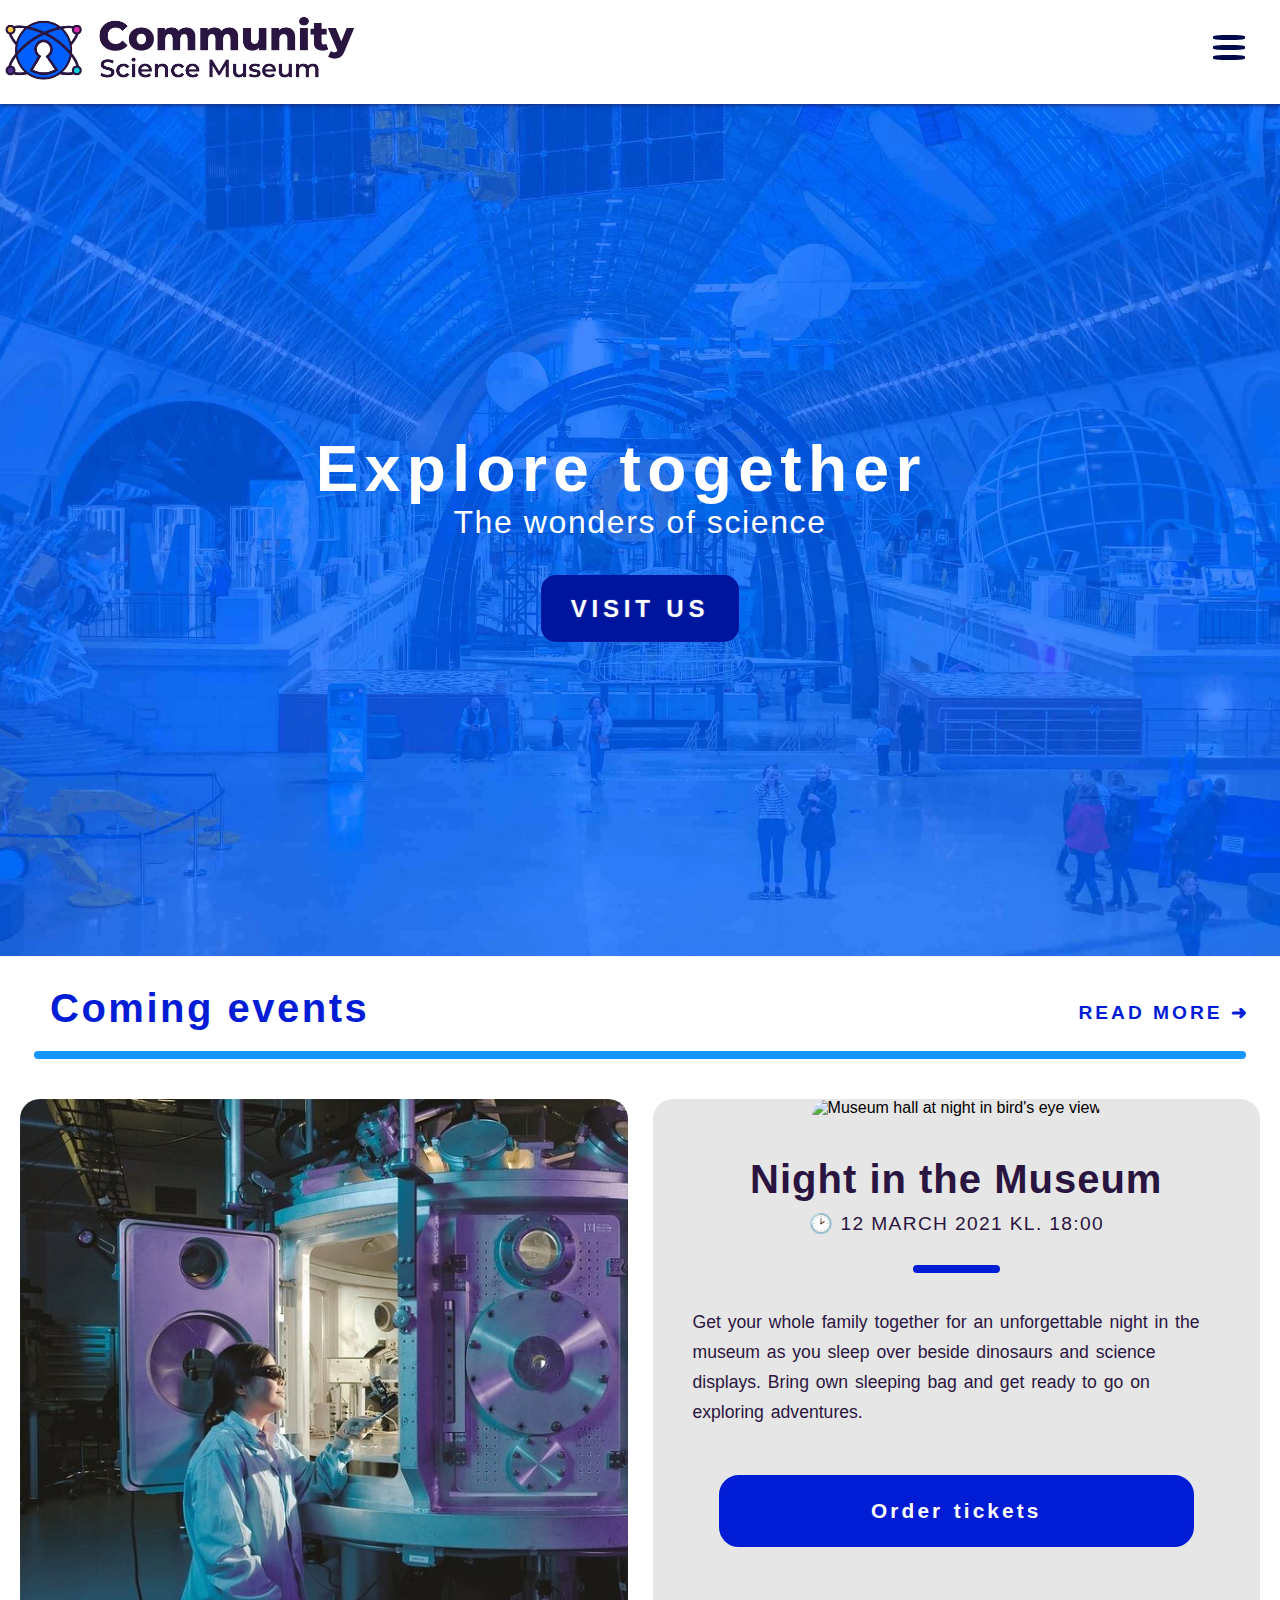
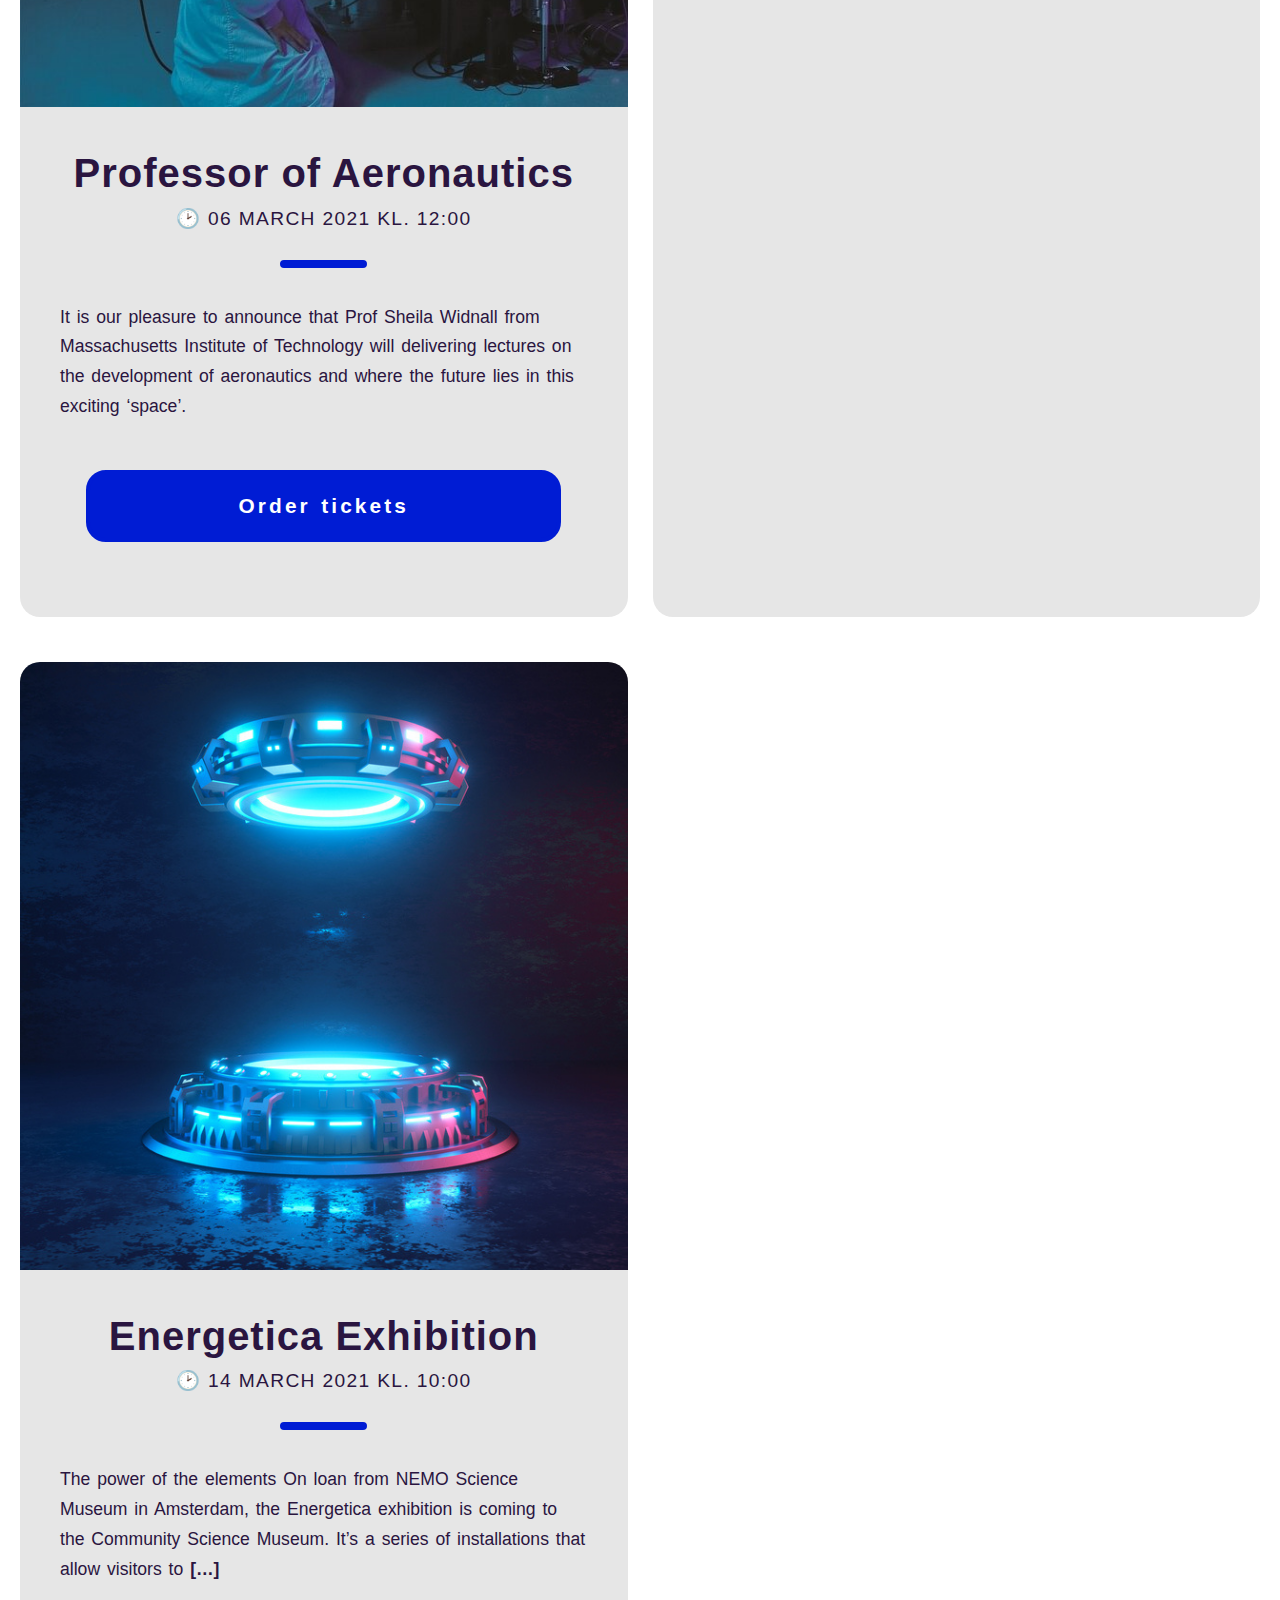
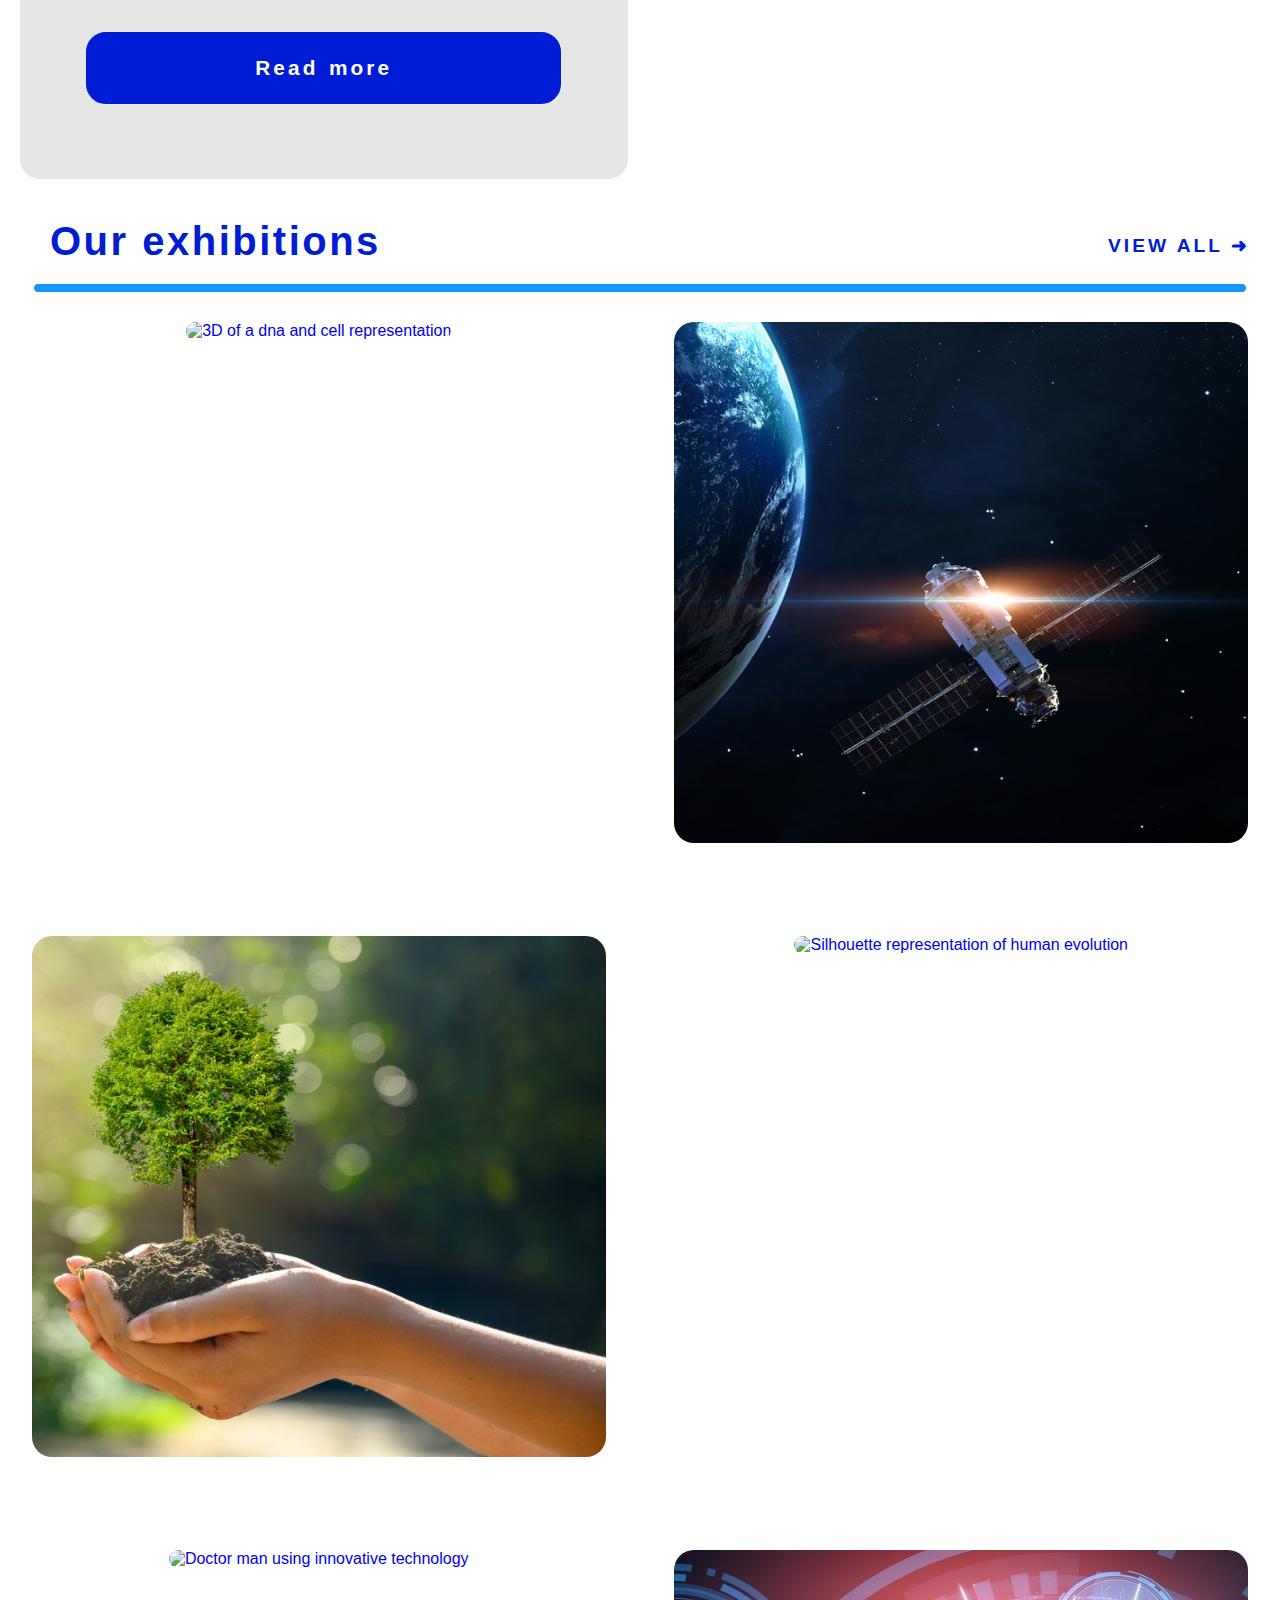
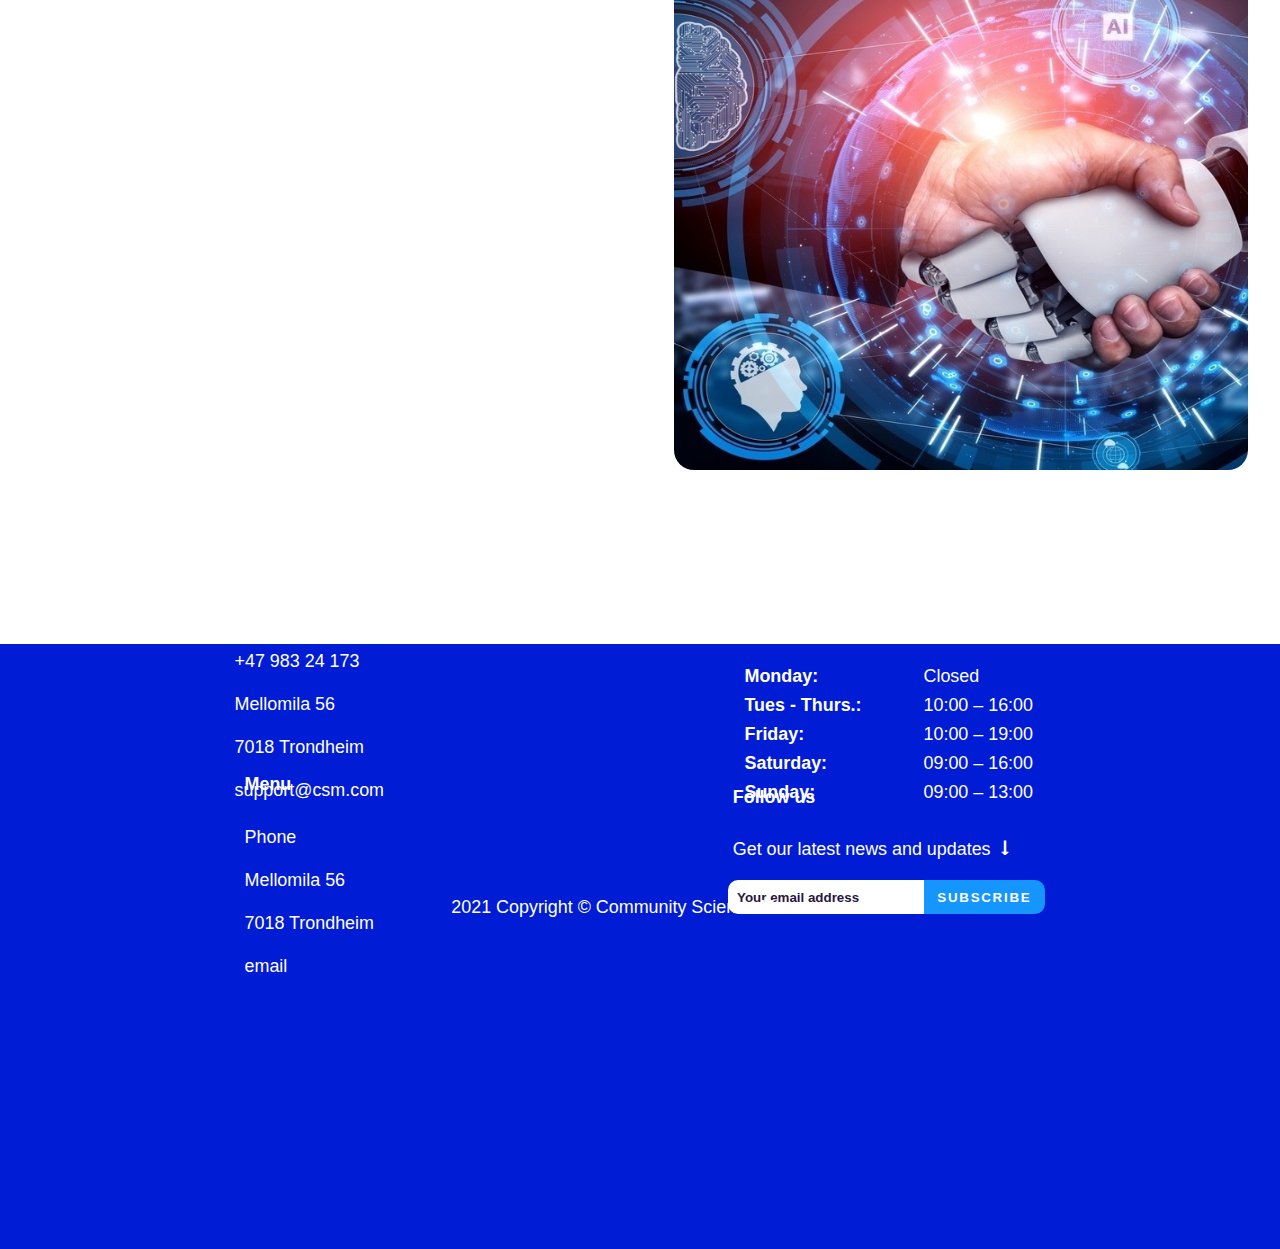
==== commit 75526eb0: "Update index.html" ====
--- a/index.html
+++ b/index.html
@@ -65,50 +65,50 @@
 
 <!-- COMING EVENTS ~ BLOGPOSTS -->
 <section class="blogpage"> 
-<h2 class="subheading" id="subhead">
-<i class="fas fa-images" aria-hidden="true">
-</i>Coming events</h2>
-<a href="pages/visit.html" class="header_link">Read more ➜</a>
-<hr class="subhead-dec">    
-<!-- Blogpost 1 -->
-<main class="grid">
-<article class="blogpost">
-<div class="event__date">06 March 2021</div>
-<img src="images/blogpages/blogpost_professor.jpg" alt="Scientific lady checking inside a cyber-like machine box">
-<div class="text">
-<h3 class="blog_titles">Professor of Aeronautics</h3>
-<p class="event-date">🕑 Saturday kl. 12:00</p><hr class="blog--dec">
-<p class="blogtext">It is our pleasure to announce that Prof Sheila Widnall from  Massachusetts Institute of Technology will delivering lectures on the development of aeronautics and where the future lies in this exciting ‘space’.</p>
-<button class="read-btn">Order tickets</button>
-</div>
-</article>  
-<!-- Blogpost 2 -->
-<article class="blogpost">
-<div class="event__date">12 March 2021</div>
-<img src="images/blogpages/blogpost_museum.jpg" alt="Museum hall at night in bird's eye view">
-<div class="text">
-<h3 class="blog_titles">Night in the Museum</h3>
-<p class="event-date">🕑 Friday kl. 18:00</p>
-<hr class="blog--dec">
-<p class="blogtext">Get your whole family together for an unforgettable night in the museum as you sleep over beside dinosaurs and science displays. Bring own sleeping bag and get ready to go on exploring adventures.</p>
-<button class="read-btn">Order tickets</button>
-</div>
-</article>
-<!-- Blogpost 3 -->
-<article class="blogpost">
-<div class="event__date">14 March 2021</div>
-<img src="images/blogpages/blogpost_energetica.jpg" alt="Cyber platforms with glowing neon lights">
-<div class="text">
-<h3 class="blog_titles">Energetica Exhibition</h3>
-<p class="event-date">🕑 Sunday kl. 10:00</p>
-<hr class="blog--dec">
-<p class="blogtext">The power of the elements On loan from NEMO Science Museum in Amsterdam, the Energetica exhibition is coming to the Community Science Museum. It’s a series of installations that allow visitors to <b>[…]</b></p>
-<button class="read-btn">
-<a href="#">Read more</a></button>
-</div>
-</article>
-</main>
-</section>
+    <h2 class="subheading" id="subhead">
+    <i class="fas fa-images" aria-hidden="true">
+    </i>Coming events</h2>
+    <a href="pages/visit.html" class="header_link">Read more ➜</a>
+    <hr class="subhead-dec">    
+    <!-- Blogpost 1 -->
+    <main class="grid">
+    <article class="blogpost">
+    
+    <img src="images/blogpages/blogpost_professor.jpg" alt="Scientific lady checking inside a cyber-like machine box">
+    <div class="text">
+    <h3 class="blog_titles">Professor of Aeronautics</h3>
+    <p class="event-date">🕑 06 March 2021 kl. 12:00</p><hr class="blog--dec">
+    <p class="blogtext">It is our pleasure to announce that Prof Sheila Widnall from  Massachusetts Institute of Technology will delivering lectures on the development of aeronautics and where the future lies in this exciting ‘space’.</p>
+    <button class="read-btn">Order tickets</button>
+    </div>
+    </article>  
+    <!-- Blogpost 2 -->
+    <article class="blogpost">
+    
+    <img src="images/blogpages/blogpost_museum.jpg" alt="Museum hall at night in bird's eye view">
+    <div class="text">
+    <h3 class="blog_titles">Night in the Museum</h3>
+    <p class="event-date">🕑 12 March 2021 kl. 18:00</p>
+    <hr class="blog--dec">
+    <p class="blogtext">Get your whole family together for an unforgettable night in the museum as you sleep over beside dinosaurs and science displays. Bring own sleeping bag and get ready to go on exploring adventures.</p>
+    <button class="read-btn">Order tickets</button>
+    </div>
+    </article>
+    <!-- Blogpost 3 -->
+    <article class="blogpost">
+    
+    <img src="images/blogpages/blogpost_energetica.jpg" alt="Cyber platforms with glowing neon lights">
+    <div class="text">
+    <h3 class="blog_titles">Energetica Exhibition</h3>
+    <p class="event-date">🕑 14 March 2021 kl. 10:00</p>
+    <hr class="blog--dec">
+    <p class="blogtext">The power of the elements On loan from NEMO Science Museum in Amsterdam, the Energetica exhibition is coming to the Community Science Museum. It’s a series of installations that allow visitors to <b>[…]</b></p>
+    <button class="read-btn">
+    <a href="#">Read more</a></button>
+    </div>
+    </article>
+    </main>
+    </section>
 
 <!-- EXHIBITIONS OVERVIEW ~ GALLERY -->
 <section class="exhibitpage">
--- a/css/media.css
+++ b/css/media.css
@@ -0,0 +1,162 @@
+/* FOR MOBILE PHONES */
+@media (min-width: 360px) and (max-width: 768px) {
+  .logoimage {
+    width: 250px;
+  }
+  .header .menu-icon {
+    padding: 25px 25px;
+  }
+  .grid {
+    grid-template-columns: 1fr;
+    margin: 0px 30px;
+  }
+  .exhibitpage {
+    margin: 40px 0 0 0;
+  }
+  /* Header */
+  h1 {
+    font-size: 2.1em;
+    margin: 0px 0 10px 0;
+  }
+  .headpage {
+    min-height: 60vh;
+  }
+  .header_text,
+  h1 {
+    text-align: center;
+  }
+  .header_text {
+    font-size: 1.5em;
+    margin: 0px 0px 70px 0px;
+  }
+  .main-cta {
+    margin: 0 80px;
+  }
+  /* Blogpage section */
+  .event__date {
+    margin: 0 25px;
+    width: 300px;
+  }
+  .grid > article {
+    width: 100%;
+    margin: -10px 0 30px 0;
+  }
+  .blogtext {
+    font-size: 1.1em;
+  }
+  .read-btn {
+    font-size: 1.4em;
+    width: 100%;
+  }
+  /* Exhibition gallery */
+  .subheading {
+    font-size: 1.6em;
+    margin-left: -10px;
+    margin-top: 5px;
+  }
+  .header_link {
+    position: absolute;
+    font-size: 0.9em;
+    margin: -20px 70px;
+    white-space: nowrap;
+  }
+  .subhead-dec {
+    width: 90%;
+    margin-top: 40px;
+    margin-bottom: 40px;
+  }
+  i.fas.fa-images,
+  i.fas.fa-calendar-alt .exhibitpage {
+    margin: 0 10px 0 -10px;
+  }
+  .gallery-page {
+    grid-template-columns: auto;
+  }
+  /* Footer */
+  footer {
+    grid-template-columns: 1fr;
+    height: 1200px;
+  }
+}
+
+@media (min-width: 769px) and (max-width: 1280px) {
+  .subheading {
+    margin: 20px -25px;
+  }
+  .header_link {
+    margin: -60px 30px 0 0;
+  }
+  .subhead-dec {
+    width: 94%;
+  }
+  i.fas.fa-images,
+  i.fas.fa-calendar-alt {
+    margin-right: 30px;
+  }
+  .blogpage,
+  .exhibitpage {
+    margin: 0 0 50px 0;
+  }
+  /* Header */
+  .header {
+    margin: 0;
+  }
+  .headpage {
+    min-height: 100vh;
+  }
+  .header .menu-icon {
+    padding: 35px 35px;
+  }
+  /* Blogpage section */
+  .grid {
+    display: grid;
+    grid-template-columns: 1fr 1fr;
+    grid-gap: 25px;
+    margin: -30px 20px;
+  }
+  .grid > article {
+    width: 100%;
+    margin: 10px 0px;
+  }
+  .event__date {
+    width: 300px;
+    margin: 0 25px;
+    font-size: 1.4em;
+  }
+  h3.blog_titles {
+    font-size: 2.5em;
+    font-weight: 800;
+  }
+  .event-date {
+    font-size: 1.2em;
+  }
+  .blogtext {
+    font-size: 1.1em;
+  }
+  .read-btn,
+  .read-btn:hover {
+    font-size: 1.3em;
+    width: 90%;
+  }
+  /* Exhibition gallery */
+  .gallery-page,
+  .footer_content {
+    grid-template-columns: repeat(2, 1fr);
+  }
+  .gallery-page {
+    margin: 0;
+  }
+  .content {
+    margin: -30px 0 60px 0;
+  }
+  .content .content-overlay {
+    left: 19px;
+    right: 20px;
+  }
+  .content-details h2 {
+    font-size: 2em;
+  }
+  .content-details p {
+    font-size: 1.4em;
+  }
+}
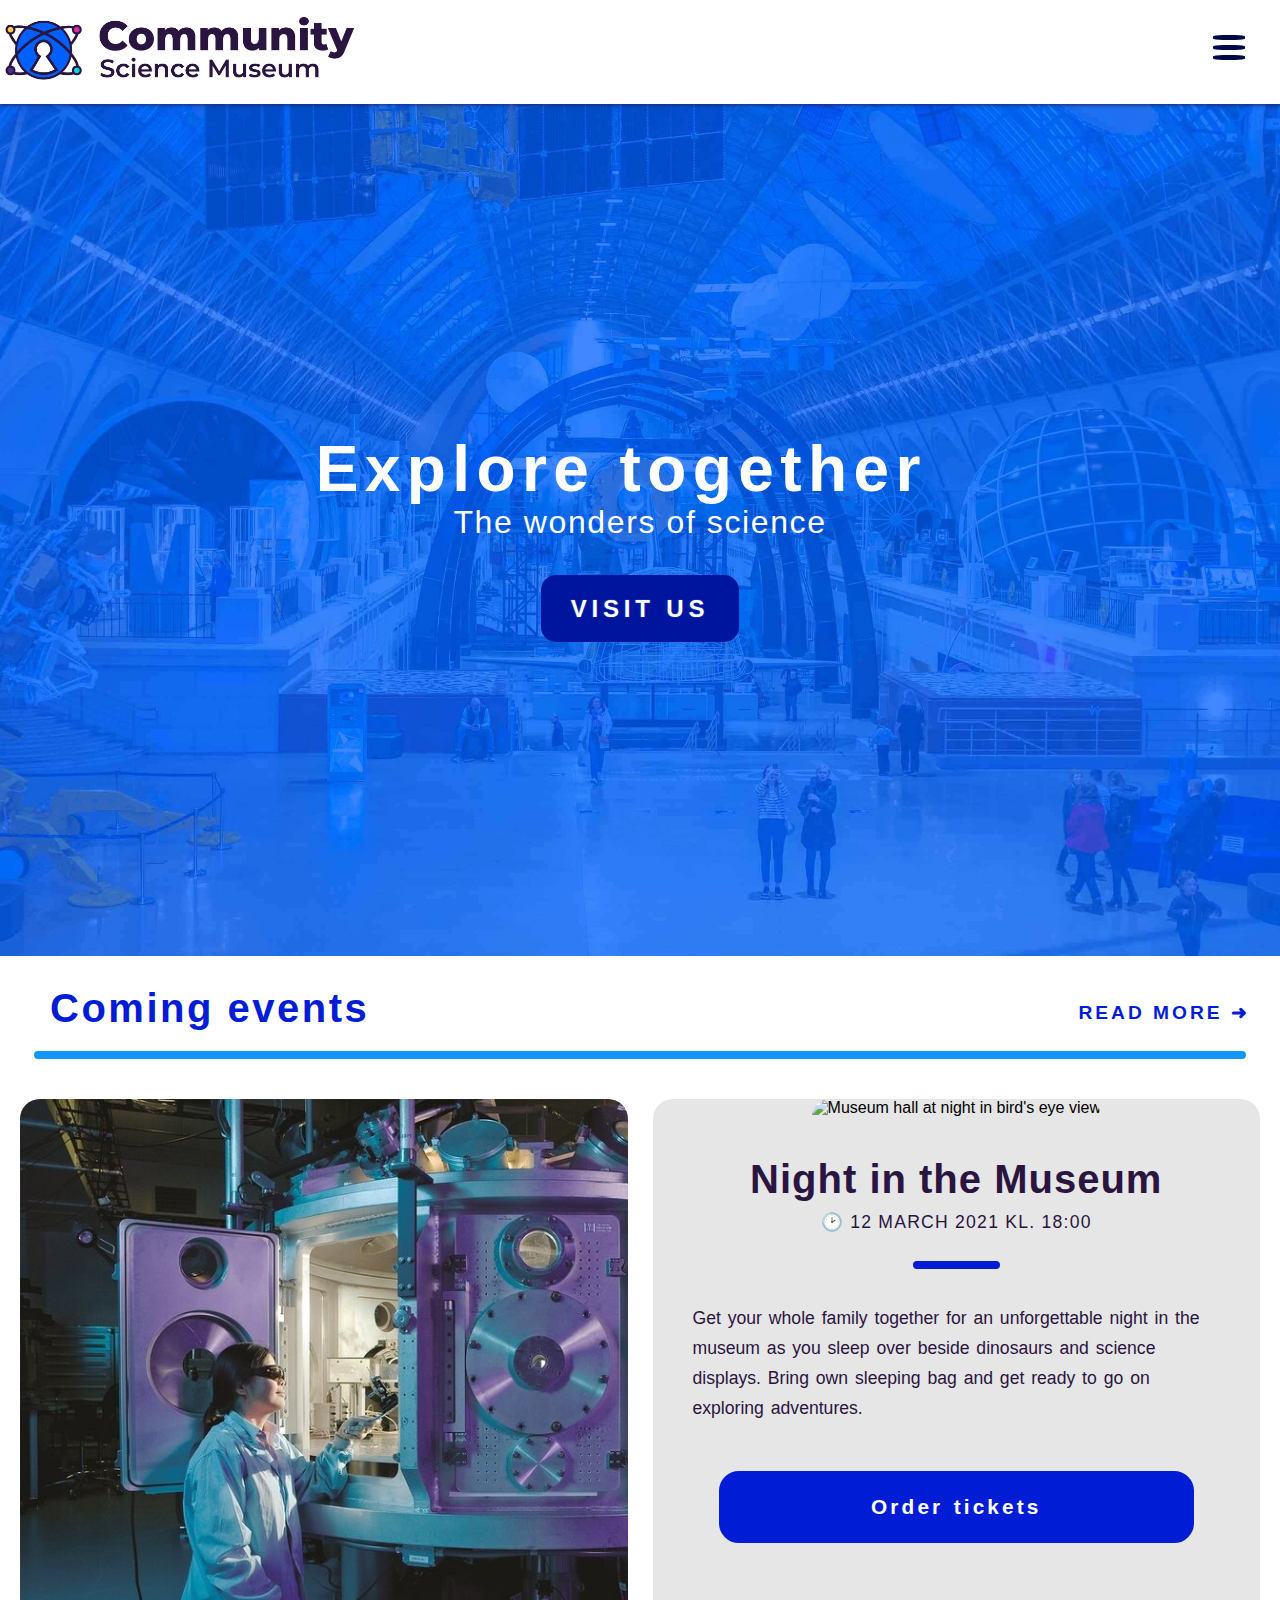
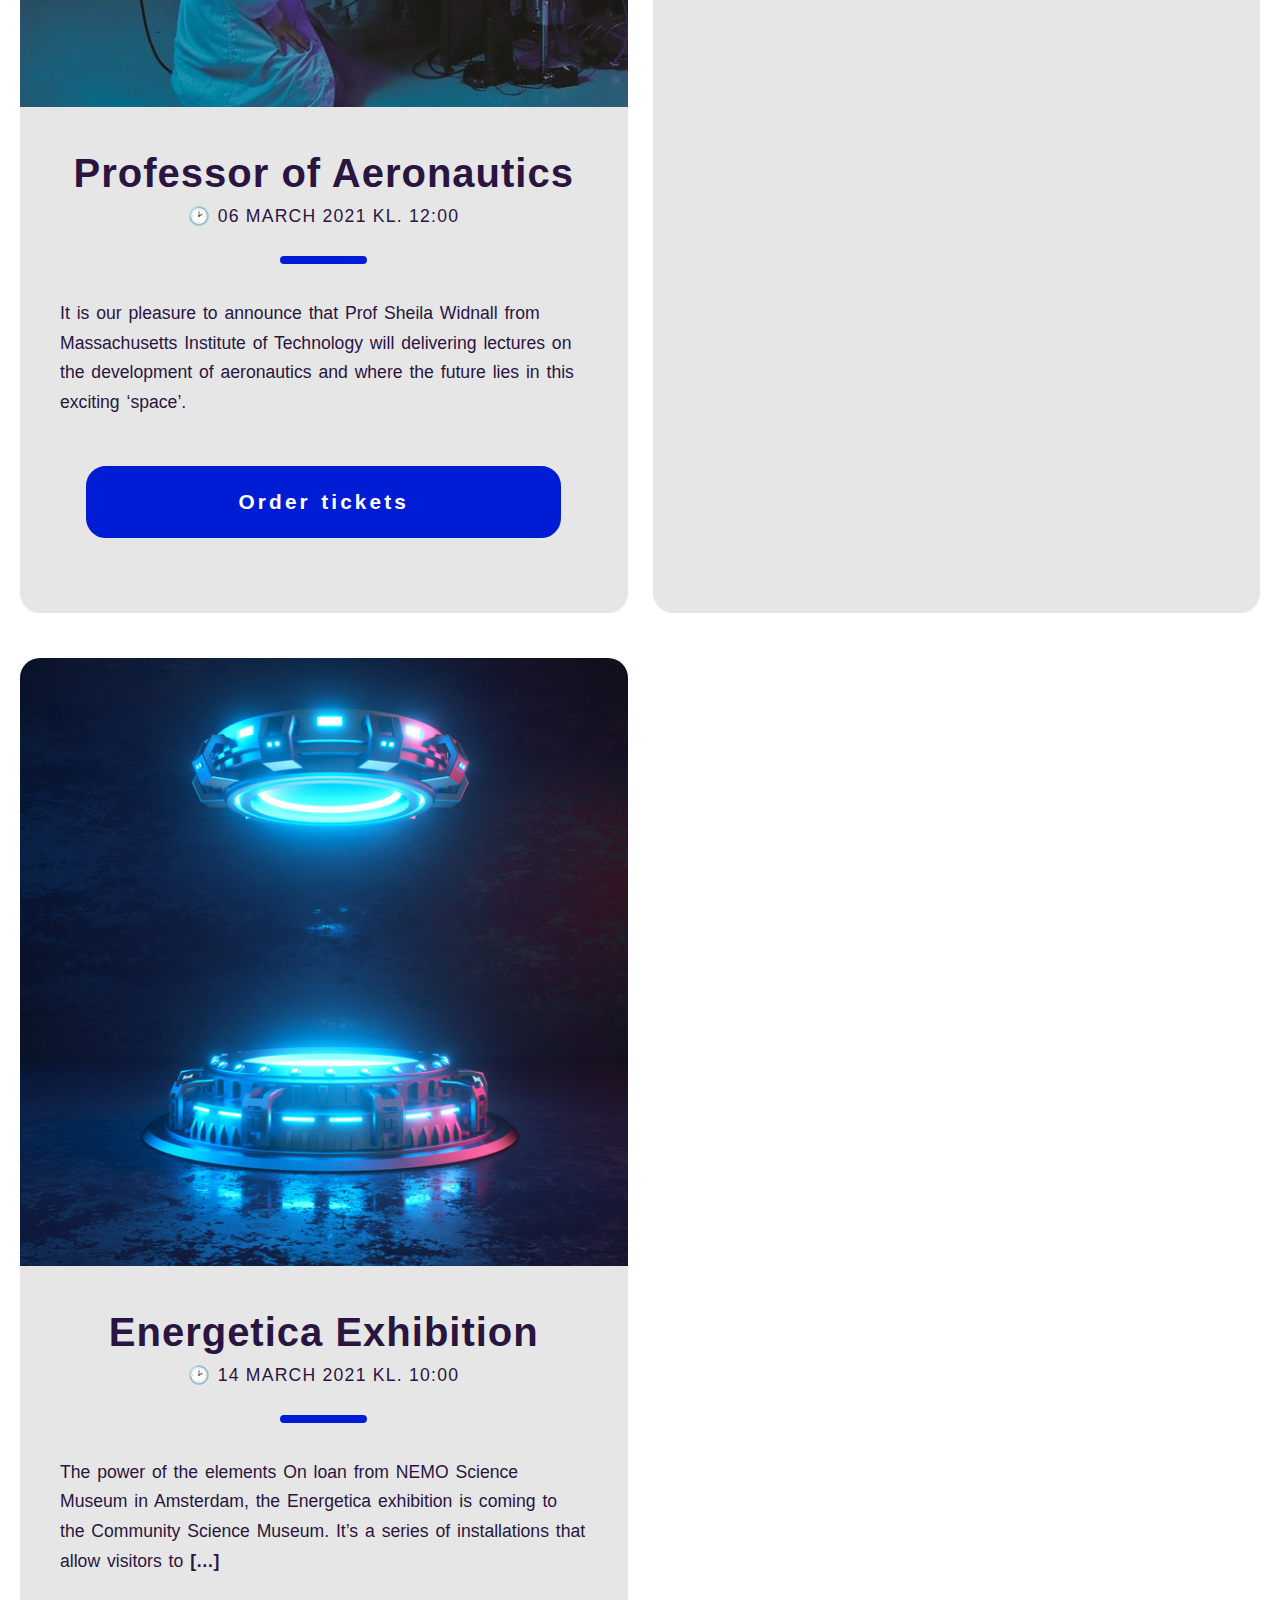
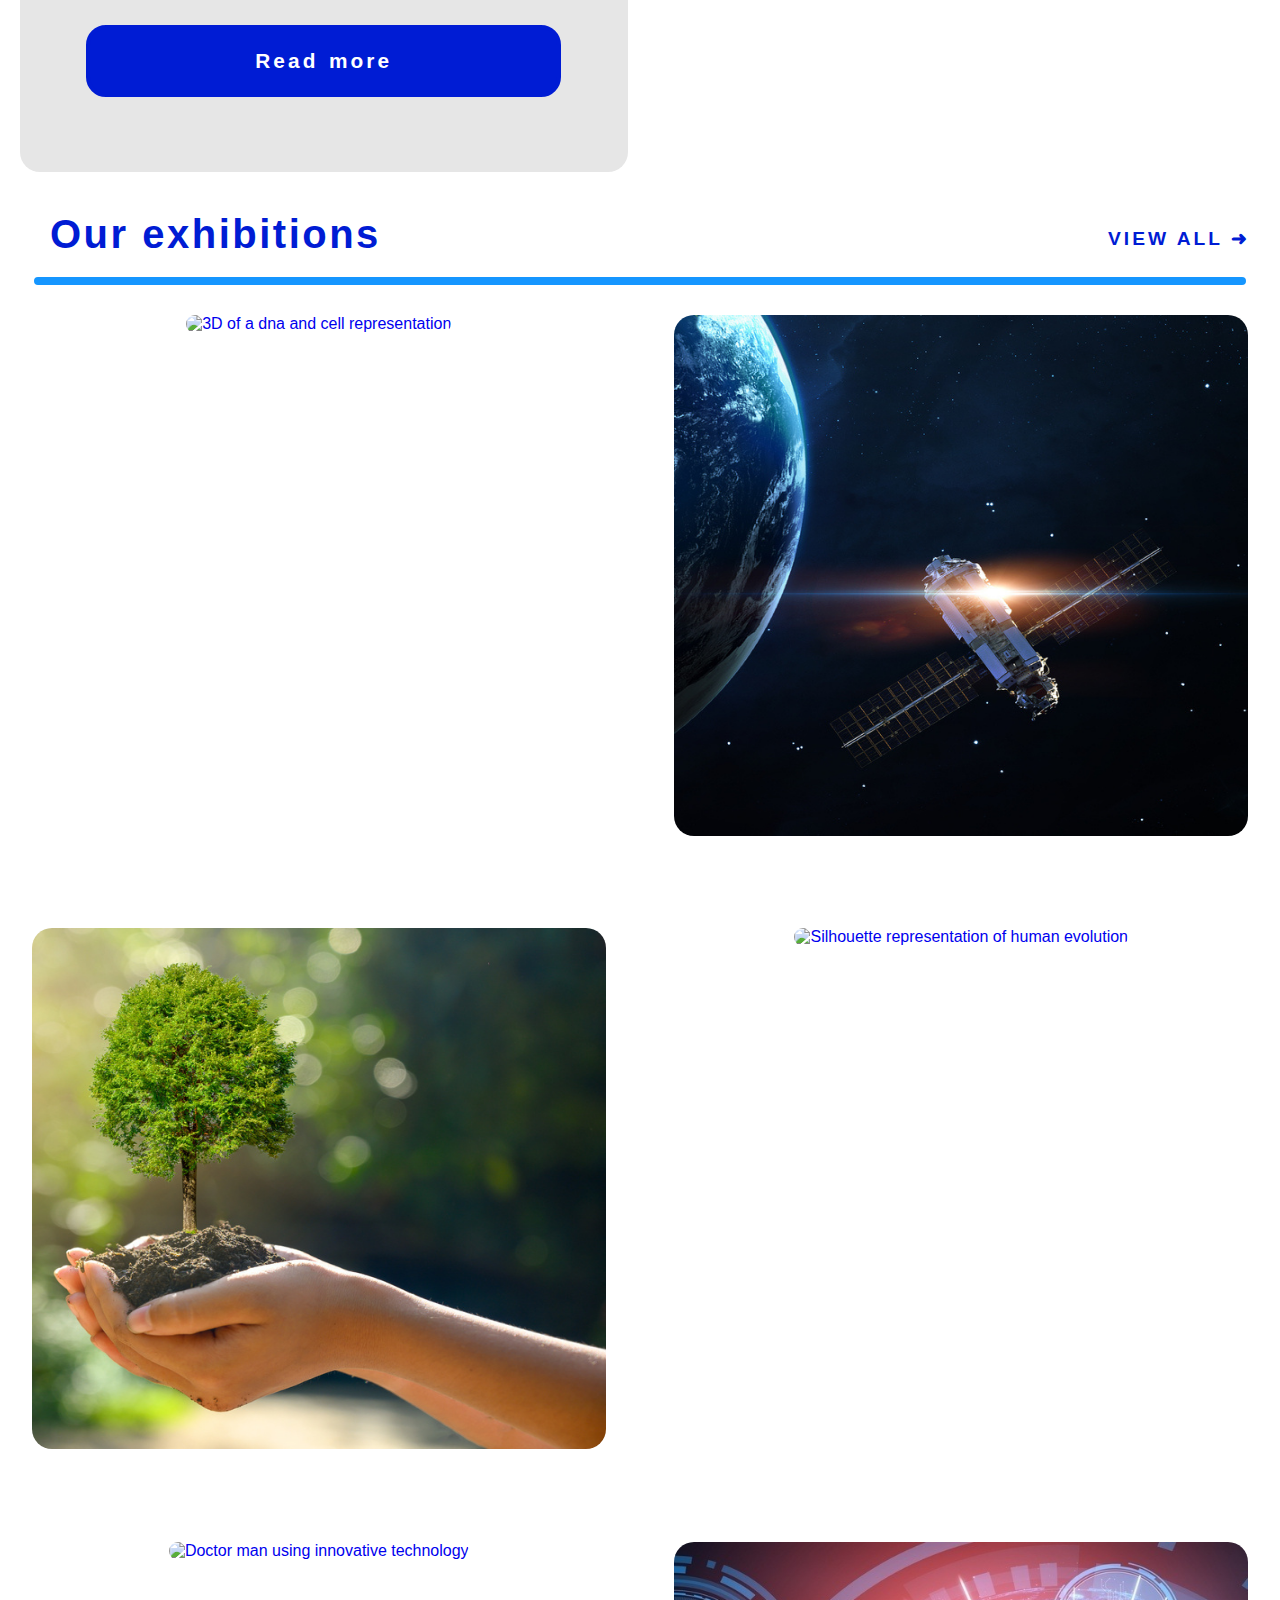
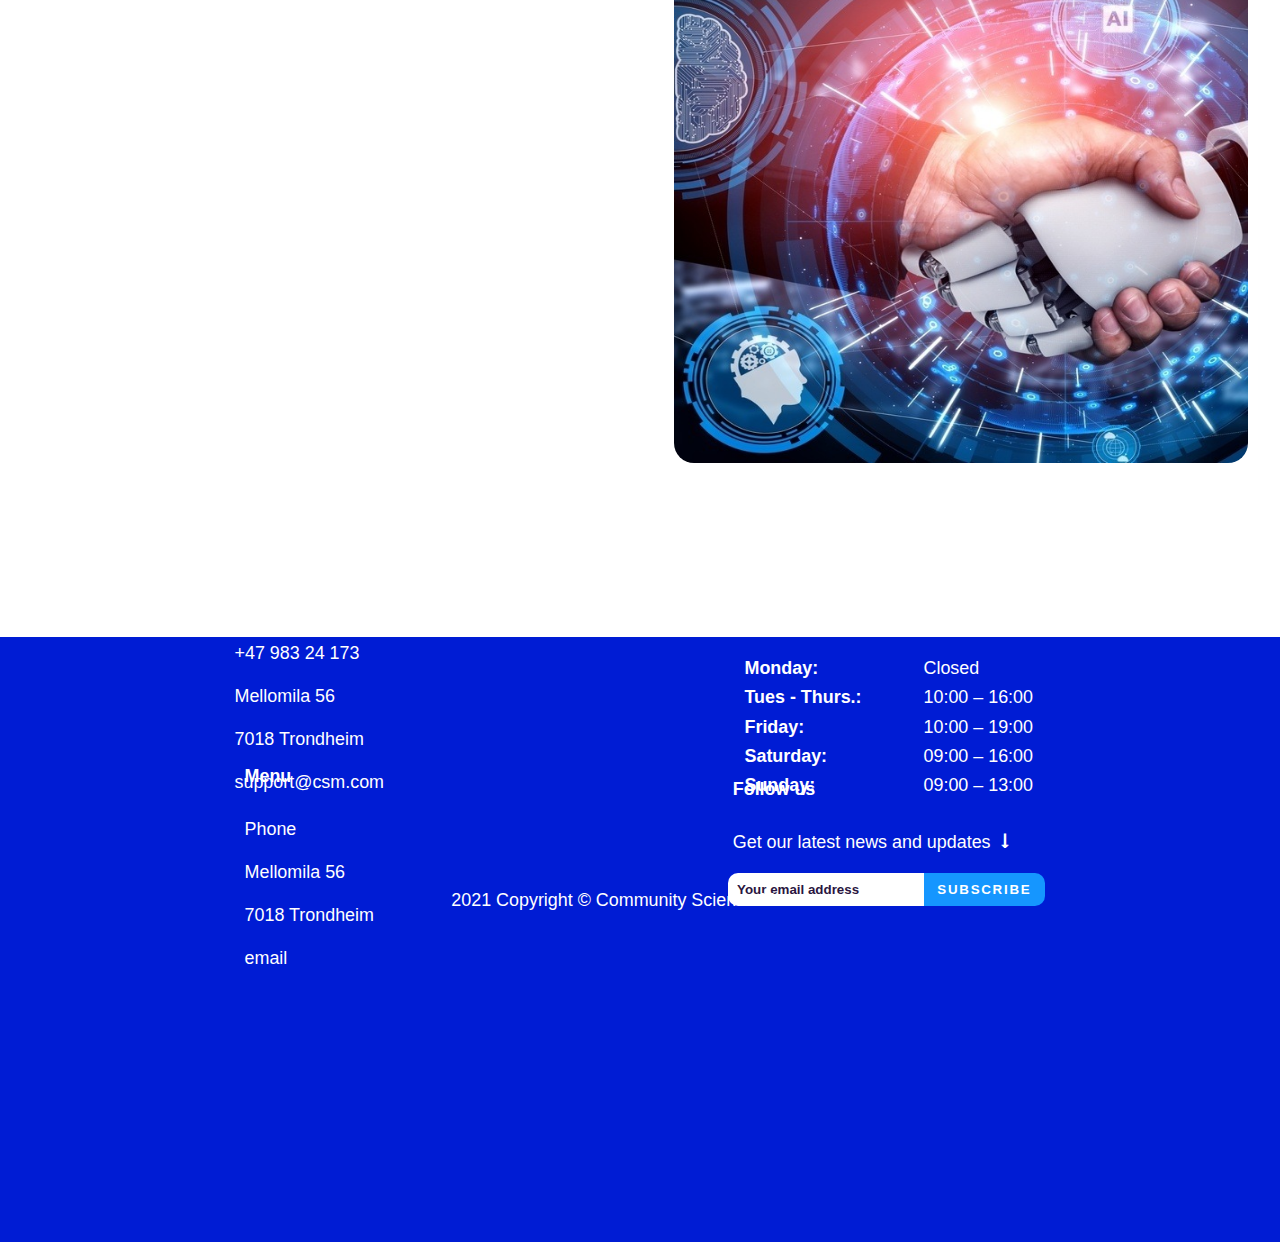
==== commit 50b7754a: "Update index.html" ====
--- a/index.html
+++ b/index.html
@@ -125,7 +125,7 @@
 </div>
 <img class="content-image" src="images/gallery/biology.jpg" alt="3D of a dna and cell representation">
 <div class="content-details fadeIn-bottom">
-<h2 class="content-title">Biology</h2>
+<h3 class="content-title">Biology</h3>
 <p class="content-text">The history of medicine</p>
 </div>
 </a>
@@ -137,7 +137,7 @@
 </div>
 <img class="content-image" src="images/gallery/cosmology.jpg" alt="Spacecraft into space">
 <div class="content-details fadeIn-bottom">
-<h2 class="content-title">Cosmology</h2>
+<h3 class="content-title">Cosmology</h3>
 <p class="content-text">The sky above us</p>
 </div>
 </a>
@@ -149,7 +149,7 @@
 </div>
 <img class="content-image" src="images/gallery/ecology.jpg" alt="Hands holding a growing miniature tree">
 <div class="content-details fadeIn-bottom">
-<h2 class="content-title">Ecology</h2>
+<h3 class="content-title">Ecology</h3>
 <p class="content-text">A sustainable future</p>
 </div>
 </a>
@@ -161,7 +161,7 @@
 </div>
 <img class="content-image" src="images/gallery/evolution.jpg" alt="Silhouette representation of human evolution">
 <div class="content-details fadeIn-bottom">
-<h2 class="content-title">Evolution</h2>
+<h3 class="content-title">Evolution</h3>
 <p class="content-text">The origin of life</p>
 </div>
 </a>
@@ -173,7 +173,7 @@
 </div>
 <img class="content-image" src="images/gallery/medicine.jpg" alt="Doctor man using innovative technology">
 <div class="content-details fadeIn-bottom">
-<h2 class="content-title">Medicine</h2>
+<h3 class="content-title">Medicine</h3>
 <p class="content-text">The history of medicine</p>
 </div>
 </a>
@@ -185,7 +185,7 @@
 </div>
 <img class="content-image" src="images/gallery/robotics.jpg" alt="3D human and robot handshake">
 <div class="content-details fadeIn-bottom">
-<h2 class="content-title">Robotics &amp; AI</h2>
+<h3 class="content-title">Robotics &amp; AI</h3>
 <p class="content-text">Science of the future</p>
 </div>
 </a>
--- a/css/media.css
+++ b/css/media.css
@@ -1,10 +1,32 @@
-/* FOR MOBILE PHONES */
 @media (min-width: 360px) and (max-width: 768px) {
   .logoimage {
     width: 250px;
   }
   .header .menu-icon {
     padding: 25px 25px;
+  }
+  .subheading {
+    font-size: 1.7em;
+    margin-left: -10px;
+    margin-top: 5px;
+  }
+  .header_link {
+    position: absolute;
+    font-size: 1.2em;
+    margin: -20px 70px;
+    white-space: nowrap;
+  }
+  .subhead-dec {
+    width: 90%;
+    margin-top: 40px;
+    margin-bottom: 40px;
+  }
+  i.fas.fa-images,
+  i.fas.fa-calendar-alt .exhibitpage {
+    margin: 0 10px 0 -10px;
+  }
+  .gallery-page {
+    grid-template-columns: auto;
   }
   .grid {
     grid-template-columns: 1fr;
@@ -33,44 +55,33 @@
     margin: 0 80px;
   }
   /* Blogpage section */
-  .event__date {
-    margin: 0 25px;
-    width: 300px;
-  }
   .grid > article {
     width: 100%;
     margin: -10px 0 30px 0;
   }
+  .event-date {
+    font-size: 0.9em;
+    font-weight: bold;
+  }
   .blogtext {
     font-size: 1.1em;
   }
-  .read-btn {
+  .read-btn,
+  .read-btn:hover {
     font-size: 1.4em;
     width: 100%;
   }
   /* Exhibition gallery */
-  .subheading {
-    font-size: 1.6em;
-    margin-left: -10px;
-    margin-top: 5px;
+  .content .content-overlay {
+    left: 16px;
+    right: 16.5px;
   }
-  .header_link {
-    position: absolute;
-    font-size: 0.9em;
-    margin: -20px 70px;
-    white-space: nowrap;
+  .content-details h2 {
+    line-height: 0.5em;
   }
-  .subhead-dec {
-    width: 90%;
-    margin-top: 40px;
-    margin-bottom: 40px;
-  }
-  i.fas.fa-images,
-  i.fas.fa-calendar-alt .exhibitpage {
-    margin: 0 10px 0 -10px;
-  }
-  .gallery-page {
-    grid-template-columns: auto;
+  .content-image {
+    width: 100%;
+    height: 85%;
   }
   /* Footer */
   footer {
@@ -118,17 +129,9 @@
     width: 100%;
     margin: 10px 0px;
   }
-  .event__date {
-    width: 300px;
-    margin: 0 25px;
-    font-size: 1.4em;
-  }
   h3.blog_titles {
     font-size: 2.5em;
     font-weight: 800;
-  }
-  .event-date {
-    font-size: 1.2em;
   }
   .blogtext {
     font-size: 1.1em;
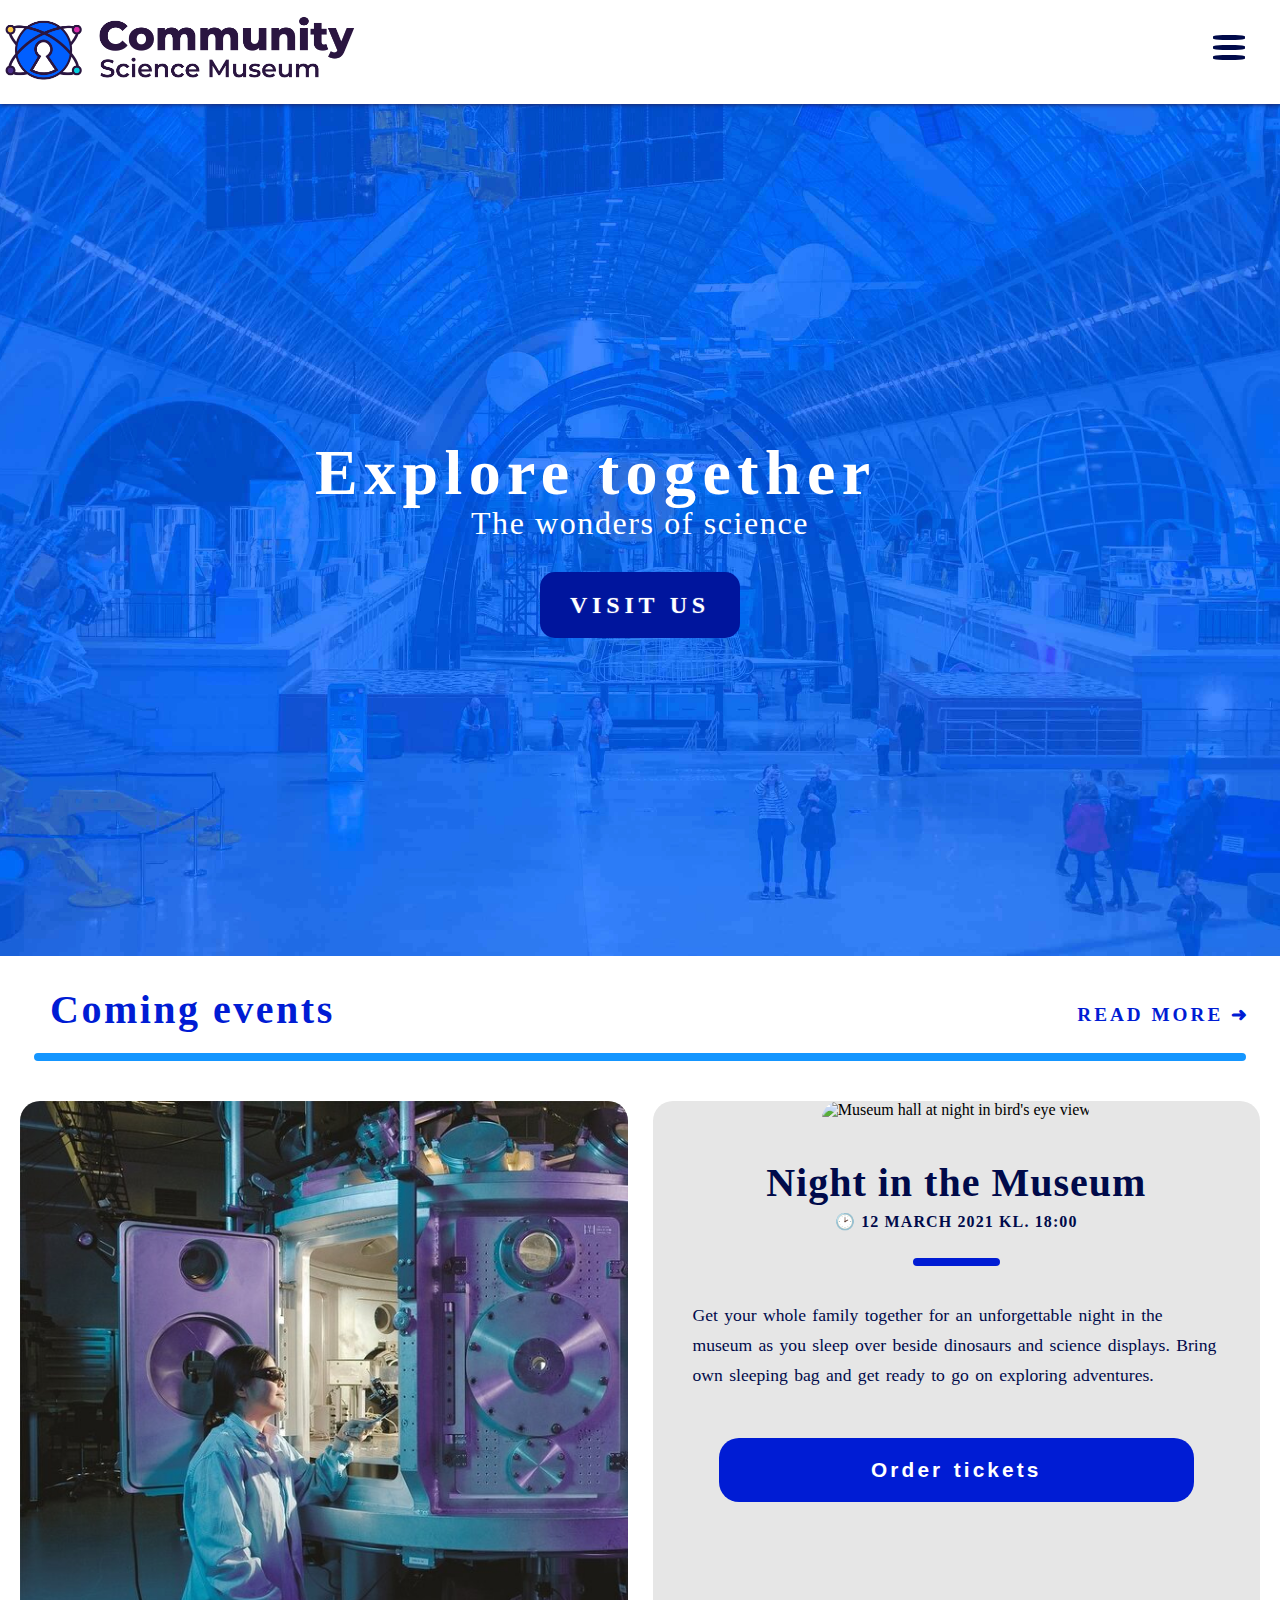
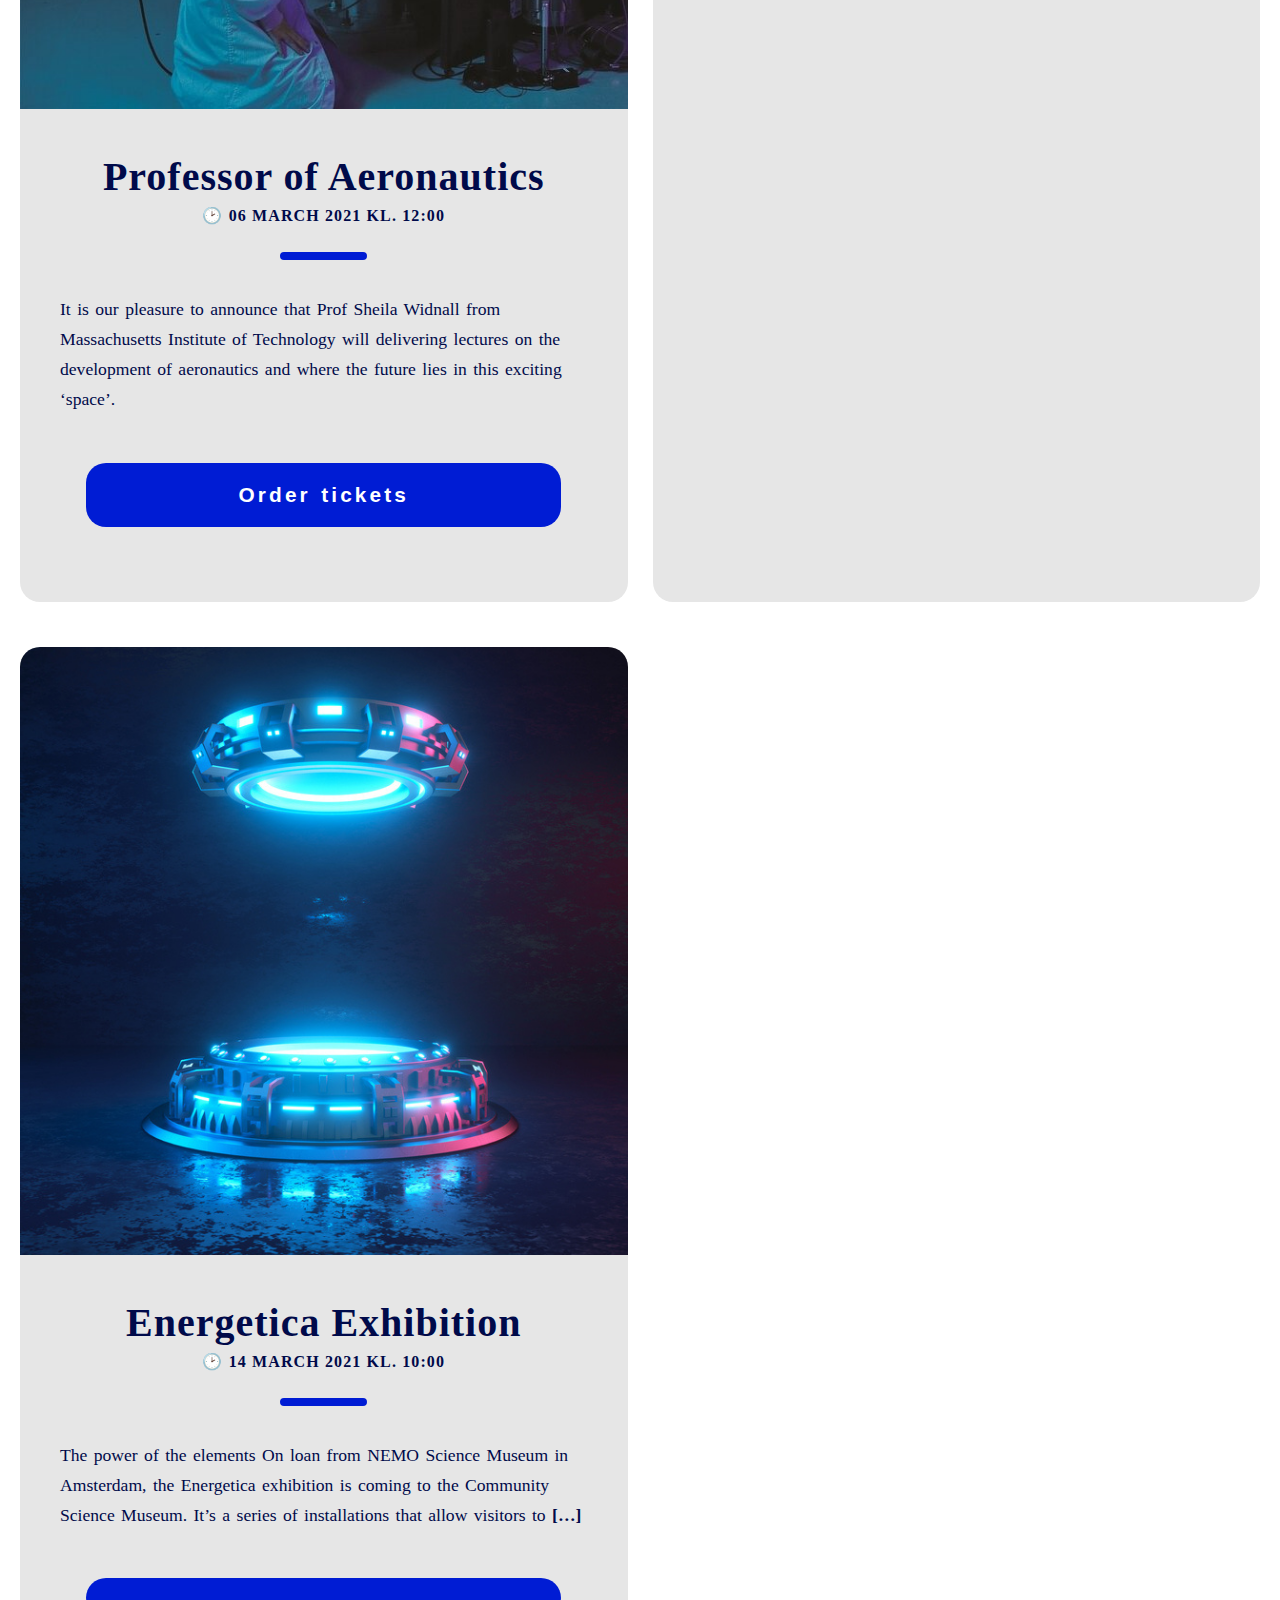
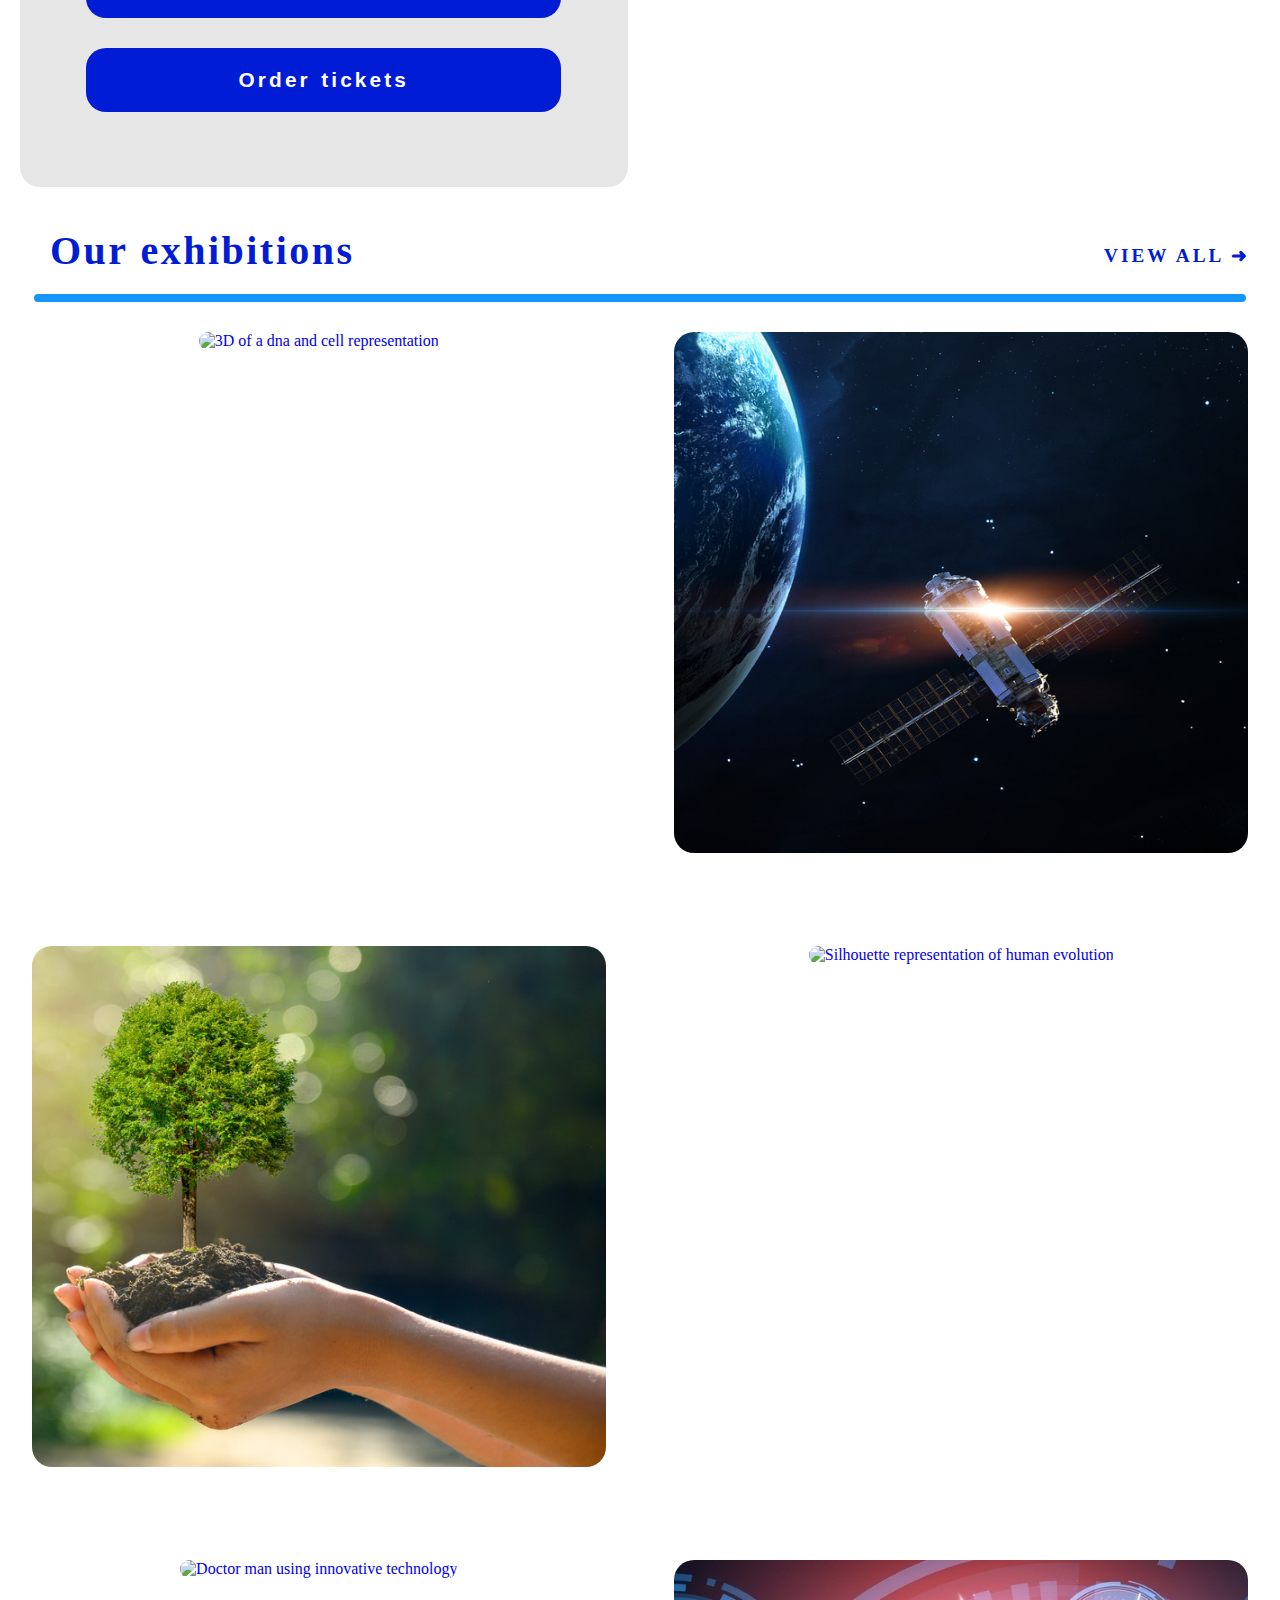
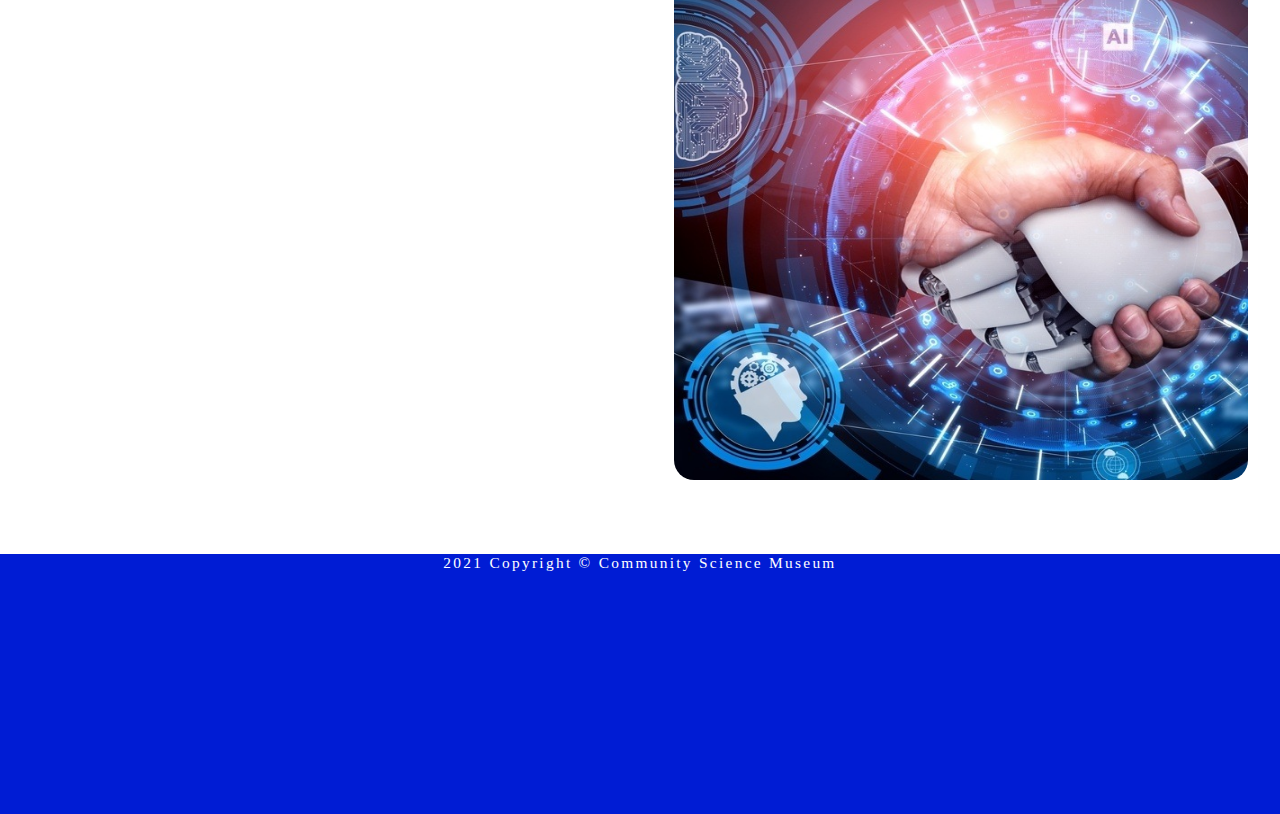
==== commit 5f7c5325: "Update index.html" ====
--- a/index.html
+++ b/index.html
@@ -16,270 +16,198 @@
 
 <!-- TOP NAVIGATION BAR ~ MAIN MENU -->
 <body>
-<header class="header">
+    <header class="header">
+        
+    <!-- Logo -->
+    <a href="index.html" class="logo">
+    <img src="images/logo/logodesign.png" class="logoimage" alt="Atom symbol with a keyhole in the middle">
+    </a>
+        
+    <!-- Hamburger menu -->
+    <input class="menu-btn" type="checkbox" id="menu-btn">
+    <label class="menu-icon" for="menu-btn">
+    <span class="navicon">
+    </span>
+    </label>
+        
+    <!-- Links -->
+    <ul class="menu">
+    <li class="menusect">
+    <a href="pages/exhibitions.html">Our exhibitions</a>
+    </li>
+    <li class="menusect">
+    <a href="#">Visit us</a>
+    </li>
+    <li class="menusect">
+    <a href="#">About</a>
+    </li>
+    <li class="menusect">
+    <a href="pages/workplace.html">Get involved</a>
+    </li>
+    <li class="menusect">
+    <a href="pages/contact.html">Contact us</a>
+    </li>
+    </ul>
+    </header>
+        
+    <!-- HEADER SECTION ~ HOME PRESENTATION PAGE -->
+    <main>  
+    <!-- Image header placement -->
+    <section class="headpage">
+    <!-- Header content headings -->
+    <div class="header_page">
+    <h1>Explore together</h1>
+    <p class="header_text">The wonders of science</p>
+    <!-- Main CTA-button (Visit us) -->
+    <a href="#" class="main-cta">Visit us</a>
+    </div>
+    </section>    
     
-<!-- Logo -->
-<a href="index.html" class="logo">
-<img src="images/logo/logodesign.png" class="logoimage" alt="Atom symbol with a keyhole in the middle">
-</a>
+    <!-- COMING EVENTS ~ BLOGPOSTS -->
+    <section class="blogpage"> 
+        <h2 class="subheading" id="subhead">
+        <i class="fas fa-images" aria-hidden="true">
+        </i>Coming events</h2>
+        <a href="#" class="header_link">Read more ➜</a>
+        <hr class="subhead-dec">    
+        <!-- Blogpost 1 -->
+        <main class="grid">
+        <article class="blogpost">
+        
+        <img src="images/blogpages/blogpost_professor.jpg" alt="Scientific lady checking inside a cyber-like machine box">
+        <div class="text">
+        <h3 class="blog_titles">Professor of Aeronautics</h3>
+        <p class="event-date">🕑 06 March 2021 kl. 12:00</p><hr class="blog--dec">
+        <p class="blogtext">It is our pleasure to announce that Prof Sheila Widnall from  Massachusetts Institute of Technology will delivering lectures on the development of aeronautics and where the future lies in this exciting ‘space’.</p>
+        <button class="read-btn">Order tickets</button>
+        </div>
+        </article>  
+        <!-- Blogpost 2 -->
+        <article class="blogpost">
+        
+        <img src="images/blogpages/blogpost_museum.jpg" alt="Museum hall at night in bird's eye view">
+        <div class="text">
+        <h3 class="blog_titles">Night in the Museum</h3>
+        <p class="event-date">🕑 12 March 2021 kl. 18:00</p>
+        <hr class="blog--dec">
+        <p class="blogtext">Get your whole family together for an unforgettable night in the museum as you sleep over beside dinosaurs and science displays. Bring own sleeping bag and get ready to go on exploring adventures.</p>
+        <button class="read-btn">Order tickets</button>
+        </div>
+        </article>
+        <!-- Blogpost 3 -->
+        <article class="blogpost">
+        
+        <img src="images/blogpages/blogpost_energetica.jpg" alt="Cyber platforms with glowing neon lights">
+        <div class="text">
+        <h3 class="blog_titles">Energetica Exhibition</h3>
+        <p class="event-date">🕑 14 March 2021 kl. 10:00</p>
+        <hr class="blog--dec">
+        <p class="blogtext">The power of the elements On loan from NEMO Science Museum in Amsterdam, the Energetica exhibition is coming to the Community Science Museum. It’s a series of installations that allow visitors to <b>[…]</b></p>
+        <button class="read-btn">
+        <button class="read-btn">Order tickets</button>
+        </div>
+        </article>
+        </main>
+        </section>
     
-<!-- Hamburger menu -->
-<input class="menu-btn" type="checkbox" id="menu-btn">
-<label class="menu-icon" for="menu-btn">
-<span class="navicon">
-</span>
-</label>
-    
-<!-- Links -->
-<ul class="menu">
-<li class="menusect">
-<a href="pages/exhibitions.html">Our exhibitions</a>
-</li>
-<li class="menusect">
-<a href="#">Visit us</a>
-</li>
-<li class="menusect">
-<a href="#">About</a>
-</li>
-<li class="menusect">
-<a href="pages/workplace.html">Get involved</a>
-</li>
-<li class="menusect">
-<a href="pages/contact.html">Contact us</a>
-</li>
-</ul>
-</header>
-    
-<!-- HEADER SECTION ~ HOME PRESENTATION PAGE -->
-<main>  
-<!-- Image header placement -->
-<section class="headpage">
-<!-- Header content headings -->
-<div class="header_page">
-<h1>Explore together</h1>
-<p class="header_text">The wonders of science</p>
-<!-- Main CTA-button (Visit us) -->
-<a href="#" class="main-cta">Visit us</a>
-</div>
-</section>    
-
-<!-- COMING EVENTS ~ BLOGPOSTS -->
-<section class="blogpage"> 
+    <!-- EXHIBITIONS OVERVIEW ~ GALLERY -->
+    <section class="exhibitpage">
     <h2 class="subheading" id="subhead">
     <i class="fas fa-images" aria-hidden="true">
-    </i>Coming events</h2>
-    <a href="pages/visit.html" class="header_link">Read more ➜</a>
-    <hr class="subhead-dec">    
-    <!-- Blogpost 1 -->
-    <main class="grid">
-    <article class="blogpost">
+    </i>Our exhibitions</h2>
+    <a href="pages/exhibitions.html" class="header_link">View all ➜</a>
+    <hr class="subhead-dec">   
+    <!-- Biology -->   
+    <section id="gallery-page" class="gallery-page">
+    <article class="content">
+    <a href="pages/exhibitions.html">
+    <div class="content-overlay">
+    </div>
+    <img class="content-image" src="images/gallery/biology.jpg" alt="3D of a dna and cell representation">
+    <div class="content-details fadeIn-bottom">
+    <h3 class="content-title">Biology</h3>
+    <p class="content-text">The history of medicine</p>
+    </div>
+    </a>
+    </article>  
+    <!-- Cosmology -->   
+    <article class="content">
+    <a href="pages/exhibitions.html">
+    <div class="content-overlay">
+    </div>
+    <img class="content-image" src="images/gallery/cosmology.jpg" alt="Spacecraft into space">
+    <div class="content-details fadeIn-bottom">
+    <h3 class="content-title">Cosmology</h3>
+    <p class="content-text">The sky above us</p>
+    </div>
+    </a>
+    </article>  
+    <!-- Ecology -->           
+    <article class="content">
+    <a href="pages/exhibitions.html">
+    <div class="content-overlay">
+    </div>
+    <img class="content-image" src="images/gallery/ecology.jpg" alt="Hands holding a growing miniature tree">
+    <div class="content-details fadeIn-bottom">
+    <h3 class="content-title">Ecology</h3>
+    <p class="content-text">A sustainable future</p>
+    </div>
+    </a>
+    </article>  
+    <!-- Evolution -->          
+    <article class="content">
+    <a href="pages/exhibitions.html">
+    <div class="content-overlay">
+    </div>
+    <img class="content-image" src="images/gallery/evolution.jpg" alt="Silhouette representation of human evolution">
+    <div class="content-details fadeIn-bottom">
+    <h3 class="content-title">Evolution</h3>
+    <p class="content-text">The origin of life</p>
+    </div>
+    </a>
+    </article>  
+    <!-- Medicine -->      
+    <article class="content">
+    <a href="pages/exhibitions.html">
+    <div class="content-overlay">
+    </div>
+    <img class="content-image" src="images/gallery/medicine.jpg" alt="Doctor man using innovative technology">
+    <div class="content-details fadeIn-bottom">
+    <h3 class="content-title">Medicine</h3>
+    <p class="content-text">The history of medicine</p>
+    </div>
+    </a>
+    </article>   
+    <!-- Robotics & AI -->           
+    <article class="content">
+    <a href="pages/exhibitions.html">
+    <div class="content-overlay">
+    </div>
+    <img class="content-image" src="images/gallery/robotics.jpg" alt="3D human and robot handshake">
+    <div class="content-details fadeIn-bottom">
+    <h3 class="content-title">Robotics &amp; AI</h3>
+    <p class="content-text">Science of the future</p>
+    </div>
+    </a>
+    </article>
+    </section>
+    </section>
+    </main>
+        
+    <!-- FOOTER --> 
+    <footer>
+    <!-- Back-to-topmenu ~ button -->
+    <a class="topmenu" href="#">
+    <i class="fas fa-arrow-circle-up" aria-hidden="true">
+    </i>
+    </a>
+    <section class="footer_content"> 
+    </section> 
+    <!-- Copyright mark -->
+    <div class="copyright">
+    <p class="copy">2021 Copyright © Community Science Museum</p>
+    </div>
+    </footer>
     
-    <img src="images/blogpages/blogpost_professor.jpg" alt="Scientific lady checking inside a cyber-like machine box">
-    <div class="text">
-    <h3 class="blog_titles">Professor of Aeronautics</h3>
-    <p class="event-date">🕑 06 March 2021 kl. 12:00</p><hr class="blog--dec">
-    <p class="blogtext">It is our pleasure to announce that Prof Sheila Widnall from  Massachusetts Institute of Technology will delivering lectures on the development of aeronautics and where the future lies in this exciting ‘space’.</p>
-    <button class="read-btn">Order tickets</button>
-    </div>
-    </article>  
-    <!-- Blogpost 2 -->
-    <article class="blogpost">
-    
-    <img src="images/blogpages/blogpost_museum.jpg" alt="Museum hall at night in bird's eye view">
-    <div class="text">
-    <h3 class="blog_titles">Night in the Museum</h3>
-    <p class="event-date">🕑 12 March 2021 kl. 18:00</p>
-    <hr class="blog--dec">
-    <p class="blogtext">Get your whole family together for an unforgettable night in the museum as you sleep over beside dinosaurs and science displays. Bring own sleeping bag and get ready to go on exploring adventures.</p>
-    <button class="read-btn">Order tickets</button>
-    </div>
-    </article>
-    <!-- Blogpost 3 -->
-    <article class="blogpost">
-    
-    <img src="images/blogpages/blogpost_energetica.jpg" alt="Cyber platforms with glowing neon lights">
-    <div class="text">
-    <h3 class="blog_titles">Energetica Exhibition</h3>
-    <p class="event-date">🕑 14 March 2021 kl. 10:00</p>
-    <hr class="blog--dec">
-    <p class="blogtext">The power of the elements On loan from NEMO Science Museum in Amsterdam, the Energetica exhibition is coming to the Community Science Museum. It’s a series of installations that allow visitors to <b>[…]</b></p>
-    <button class="read-btn">
-    <a href="#">Read more</a></button>
-    </div>
-    </article>
-    </main>
-    </section>
-
-<!-- EXHIBITIONS OVERVIEW ~ GALLERY -->
-<section class="exhibitpage">
-<h2 class="subheading" id="subhead">
-<i class="fas fa-images" aria-hidden="true">
-</i>Our exhibitions</h2>
-<a href="pages/exhibitions.html" class="header_link">View all ➜</a>
-<hr class="subhead-dec">   
-<!-- Biology -->   
-<section id="gallery-page" class="gallery-page">
-<article class="content">
-<a href="pages/exhibitions.html">
-<div class="content-overlay">
-</div>
-<img class="content-image" src="images/gallery/biology.jpg" alt="3D of a dna and cell representation">
-<div class="content-details fadeIn-bottom">
-<h3 class="content-title">Biology</h3>
-<p class="content-text">The history of medicine</p>
-</div>
-</a>
-</article>  
-<!-- Cosmology -->   
-<article class="content">
-<a href="pages/exhibitions.html">
-<div class="content-overlay">
-</div>
-<img class="content-image" src="images/gallery/cosmology.jpg" alt="Spacecraft into space">
-<div class="content-details fadeIn-bottom">
-<h3 class="content-title">Cosmology</h3>
-<p class="content-text">The sky above us</p>
-</div>
-</a>
-</article>  
-<!-- Ecology -->           
-<article class="content">
-<a href="pages/exhibitions.html">
-<div class="content-overlay">
-</div>
-<img class="content-image" src="images/gallery/ecology.jpg" alt="Hands holding a growing miniature tree">
-<div class="content-details fadeIn-bottom">
-<h3 class="content-title">Ecology</h3>
-<p class="content-text">A sustainable future</p>
-</div>
-</a>
-</article>  
-<!-- Evolution -->          
-<article class="content">
-<a href="pages/exhibitions.html">
-<div class="content-overlay">
-</div>
-<img class="content-image" src="images/gallery/evolution.jpg" alt="Silhouette representation of human evolution">
-<div class="content-details fadeIn-bottom">
-<h3 class="content-title">Evolution</h3>
-<p class="content-text">The origin of life</p>
-</div>
-</a>
-</article>  
-<!-- Medicine -->      
-<article class="content">
-<a href="pages/exhibitions.html">
-<div class="content-overlay">
-</div>
-<img class="content-image" src="images/gallery/medicine.jpg" alt="Doctor man using innovative technology">
-<div class="content-details fadeIn-bottom">
-<h3 class="content-title">Medicine</h3>
-<p class="content-text">The history of medicine</p>
-</div>
-</a>
-</article>   
-<!-- Robotics & AI -->           
-<article class="content">
-<a href="pages/exhibitions.html">
-<div class="content-overlay">
-</div>
-<img class="content-image" src="images/gallery/robotics.jpg" alt="3D human and robot handshake">
-<div class="content-details fadeIn-bottom">
-<h3 class="content-title">Robotics &amp; AI</h3>
-<p class="content-text">Science of the future</p>
-</div>
-</a>
-</article>
-</section>
-</section>
-</main>
-    
-<!-- FOOTER --> 
-<footer>
-<!-- Back-to-topmenu ~ button -->
-<a class="topmenu" href="#">
-<i class="fas fa-arrow-circle-up" aria-hidden="true">
-</i>
-</a>
-<section class="footer_content"> 
-
-<!-- Contact info --> 
-<section class="contact-info">
-<h5>Contact info</h5>
-<p>+47 983 24 173</p>
-<p>Mellomila 56</p>
-<p>7018 Trondheim</p>
-<p>support@csm.com</p>
-</section>
-    
-<!-- Opening hrs --> 
-<section class="opening-hours">
-<h5>Opening hours</h5>
-<table>
-<tbody><tr>
-<th>Monday:</th>
-<td>Closed</td>
-</tr>
-<tr>
-<th>Tues - Thurs.:</th>
-<td>10:00 – 16:00</td>
-</tr>
-<tr>
-<th>Friday:</th>
-<td>10:00 – 19:00</td>
-</tr>
-<tr>
-<th>Saturday:</th>
-<td>09:00 – 16:00</td>
-</tr>
-<tr>
-<th>Sunday:</th>
-<td>09:00 – 13:00</td>
-</tr>
-</tbody></table></section>
-    
-<!-- Menu ~ links -->  
-<section class="menu-links">
-<h5>Menu</h5>
-<p>Phone</p>
-<p>Mellomila 56</p>
-<p>7018 Trondheim</p>
-<p>email</p>
-</section>    
-    
-<!-- Footer CTA -->
-<section class="cta-footer">
-<h5>Follow us</h5>
-<p>Get our latest news and updates	🠗</p>
-    
-<!-- Subscribe ~ button -->
-<form class="subscribe-btn">
-<input type="email" name="email" placeholder="Your email address">
-<input type="submit" value="Subscribe">
-</form>
-    
-<!-- Social media ~ button representations -->
-<div class="social-media">
-<i class="fab fa-facebook-f" aria-hidden="true">
-</i>
-<i class="fab fa-instagram" aria-hidden="true">
-</i>
-<i class="fab fa-snapchat-ghost" aria-hidden="true">
-</i>
-<i class="fab fa-twitter" aria-hidden="true">
-</i>
-<i class="fab fa-tiktok" aria-hidden="true">
-</i>
-<i class="fab fa-youtube" aria-hidden="true">
-</i>
-</div>
-</section>
-</section>
-    
-<!-- Copyright mark -->
-<div class="copyright">
-<p class="copy">2021 Copyright © Community Science Museum</p>
-</div>
-</footer>
-</body>
+    </body>
 </html>--- a/style.css
+++ b/style.css
@@ -1,50 +1,58 @@
+html,
+body,
+footer {
+  margin: 0;
+}
 html,
 body {
-  margin: 0;
   padding: 0;
   background: #ffffff;
-  font-family: montserrat, sans-serif;
-  font-weight: 400;
+  font-family: "montserrat", "sans-serif";
   overflow-x: hidden;
   overflow-y: auto;
 }
 a {
   text-decoration: none;
 }
-/* Subheadings for content sections*/
+.header li a,
+h1,
+.header_text,
+.main-cta,
+.read-btn,
+.content-title,
+.content-details p,
+footer,
+.topmenu i {
+  color: #ffffff;
+}
+.header ul,
+.main-cta:hover,
+.read-btn,
+footer {
+  background-color: #001cd4;
+}
+li.menusect,
+.header_text,
+.grid > article,
+.gallery-page,
+.content-details,
+footer {
+  text-align: center;
+}
+.main-cta,
+.header_link,
+.event-date,
+.read-btn:hover {
+  text-transform: uppercase;
+}
+.header_link,
 .subheading {
   color: #001cd4;
-  font-weight: 800;
-  font-size: 2.5em;
-  letter-spacing: 2.5px;
-  margin: 50px 0 20px 20px;
-  padding: 10px 45px;
-}
-.subhead-dec {
-  border: 4px solid #1596ff;
-  border-radius: 25px;
-  width: 93%;
-  margin-top: -10px;
-  margin-bottom: 60px;
-}
+}
+.header .menu-icon,
+.header .logo,
 .header_link {
-  font-family: "Montserrat", sans-serif;
   float: right;
-  margin: -55px 65px;
-  color: #001cd4;
-  font-size: 1.2em;
-  letter-spacing: 3px;
-  font-weight: 800;
-  text-transform: uppercase;
-}
-.header_link:hover {
-  text-decoration: underline;
-  letter-spacing: 5px;
-}
-/* Icons from subheadings */
-i.fas.fa-images,
-i.fas.fa-calendar-alt {
-  margin-right: 25px;
 }
 
 /* NAVIGATION BAR */
@@ -59,7 +67,15 @@
   width: 350px;
   margin: 0 -15px;
 }
-
+.header,
+.menu-icon .navicon,
+.header,
+.menu-icon .navicon:before,
+.header,
+.menu-ico,
+.navicon:after {
+  background: #000a4a;
+}
 /* Navigation bar header */
 .header {
   background-color: #ffffff;
@@ -74,14 +90,12 @@
   padding: 0;
   list-style: none;
   overflow: hidden;
-  background-color: #001cd4;
 }
 .header .menu {
   clear: both;
   max-height: 0;
   transition: max-height 0.2s ease-out;
 }
-
 /* Navigation bar header ~ links */
 .header li a {
   font-size: 1.4em;
@@ -89,7 +103,6 @@
   letter-spacing: 0.1em;
   display: block;
   padding: 20px 20px;
-  color: #ffffff;
   text-decoration: none;
 }
 .header li a:hover,
@@ -97,20 +110,14 @@
   text-decoration: underline;
   letter-spacing: 0.25em;
 }
-li.menusect {
-  text-align: center;
-}
-
 /* Hamburger menu */
 .header .menu-icon {
   cursor: pointer;
-  float: right;
   padding: 35px 35px;
   position: relative;
   user-select: none;
 }
 .header .menu-icon .navicon {
-  background: #000a4a;
   display: block;
   height: 0.3em;
   position: relative;
@@ -118,11 +125,9 @@
   width: 2em;
   border-radius: 30%;
 }
-
 /* Hamburger menu ~ Button */
 .header .menu-icon .navicon:before,
 .header .menu-icon .navicon:after {
-  background: #000a4a;
   content: "";
   display: block;
   height: 100%;
@@ -135,7 +140,6 @@
 .header .menu-btn {
   display: none;
 }
-
 /* Hamburger menu ~ Button animation */
 .header .menu-btn:checked ~ .menu {
   max-height: 350px;
@@ -175,11 +179,9 @@
   justify-content: space-evenly;
   width: 100%;
 }
-
 /* Header content */
 h1 {
   font-size: 4rem;
-  color: #ffffff;
   letter-spacing: 0.1em;
 }
 .header_text {
@@ -187,83 +189,101 @@
   font-weight: 400;
   margin-top: -48px;
   margin-bottom: 50px;
-  text-align: center;
   letter-spacing: 0.05em;
-  color: #ffffff;
 }
 /* Main CTA-button */
 .main-cta {
-  color: #ffffff;
   text-shadow: -1px 0 #1226a5, 0 1px #1226a5, 1px 0 #1226a5, 0 -1px #1226a5;
-  background: linear-gradient(to right, #00159d 0%, #00159d 51%, #00159d 100%);
+  background: #00159d;
   padding: 20px 30px;
   border-radius: 15px;
   font-weight: bolder;
   font-size: 1.5em;
   letter-spacing: 0.2em;
   margin: 0 225px;
-  text-transform: uppercase;
   font-weight: 800;
 }
+.main-cta,
 .main-cta:hover {
   font-weight: 800;
-  background: linear-gradient(to right, #001cd4 0%, #001cd4 51%, #001cd4 100%);
+}
+.main-cta:hover {
   padding: 20px 35px;
+}
+/* SUBHEADINGS FROM CONTENT SECTIONS */
+.subheading {
+  font-size: 2.5em;
+  letter-spacing: 2.5px;
+  margin: 50px 0 20px 20px;
+  padding: 10px 45px;
+}
+/* Subheader link(s) */
+.header_link {
+  margin: -55px 65px;
+  font-size: 1.2em;
+  letter-spacing: 3px;
+  font-weight: 800;
+}
+.header_link:hover {
+  text-decoration: underline;
+  letter-spacing: 5px;
+}
+/* Subheading line decoration */
+.subhead-dec {
+  border: 4px solid #1596ff;
+  border-radius: 25px;
+  width: 93%;
+  margin-top: -10px;
+  margin-bottom: 60px;
+}
+/* Subheader icon */
+i.fas.fa-images,
+i.fas.fa-calendar-alt {
+  margin-right: 25px;
 }
 
 /* COMING EVENTS ~ BLOGPOSTS */
 .grid {
   display: grid;
-  grid-template-columns: repeat(3, 611px);
-  margin: 0px 60px;
+  grid-gap: 40px;
+  grid-template-columns: repeat(3, 1fr);
+  margin: 0px 55px;
 }
 .blogpage {
   margin-bottom: -40px;
 }
-
 /* Blog post layout (card grid) */
 .grid > article {
   background: #e6e6e6;
   border: none;
   border-radius: 20px;
-  text-align: center;
-  width: 550px;
+  width: 100%;
   transition: transform 0.3s;
 }
 .grid > article:hover {
   transform: translateY(5px);
 }
+/* Blog images */
 .grid > article img {
   width: 100%;
   border-top-left-radius: 20px;
   border-top-right-radius: 20px;
 }
-.event__date {
-  height: 120px;
-  width: 325px;
-  border-radius: 0 0 20px 20px;
-  background: #00159d;
-  position: absolute;
-  margin: 0 113px;
-  color: white;
-  line-height: 5em;
-  letter-spacing: 0.15em;
-  font-size: 1.6em;
-  font-weight: bold;
-  text-transform: uppercase;
-  text-shadow: -1px 0 #1226a5, 0 1px #1226a5, 1px 0 #1226a5, 0 -1px #1226a5;
-}
+/* Text line decoration */
 .blog--dec {
   border: 4px solid #001cd4;
   border-radius: 10px;
   width: 15%;
 }
-
 /* Blog text content */
+h3.blog_titles,
+.blogtext,
+.event-date {
+  color: #000a4a;
+}
 h3.blog_titles {
-  font-size: 2em;
+  font-size: 1.68em;
   margin-bottom: -10px;
-  color: #2a1540;
   letter-spacing: 0.025em;
 }
 .text {
@@ -276,45 +296,36 @@
   line-height: 1.7;
   word-spacing: 2px;
   margin-top: 35px;
-  color: #2a1540;
 }
 .event-date {
-  font-size: 1.1em;
+  font-size: 1em;
+  font-weight: bold;
   text-transform: uppercase;
   letter-spacing: 0.07em;
   margin-bottom: 27px;
-  color: #2a1540;
-}
-
-/* CTA-button for blog section */
+}
+/* CTA-buttons representations for blog section */
+.read-btn,
+.read-btn:hover {
+  border: 4px solid #001cd4;
+}
 .read-btn {
-  background: #001cd4;
   border-radius: 20px;
   border: none;
-  color: #ffffff;
   margin: 30px 0px 0px 0px;
   padding: 20px 0;
-  width: 40%;
+  width: 50%;
   font-size: 1.1em;
   font-weight: 600;
   cursor: pointer;
   letter-spacing: 0.15em;
   word-spacing: 1.5px;
-  border: 4px solid #001cd4;
 }
 .read-btn:hover {
   background: #ffffff;
   color: #001cd4;
-  border: 4px solid #001cd4;
-  text-transform: uppercase;
-  width: 50%;
+  width: 70%;
   font-weight: 800;
-}
-.read-btn a {
-  color: #ffffff;
-}
-.read-btn a:hover {
-  color: #001cd4;
 }
 
 /* EXHIBITIONS OVERVIEW ~ GALLERY */
@@ -322,7 +333,6 @@
   margin: 100px 0 -40px 0;
 }
 .gallery-page {
-  text-align: center;
   display: grid;
   grid-template-columns: 1fr 1fr 1fr;
   grid-gap: 5px;
@@ -334,20 +344,25 @@
 .content-image {
   width: 90%;
   height: 90%;
+}
+.content-image,
+.content .content-overlay {
   border-radius: 20px;
 }
 /* Gallery content details ~ hover effect(s) */
+.content .content-overlay,
+.content-details {
+  position: absolute;
+}
 .content .content-overlay {
   background: rgba(17, 8, 99, 0.7);
-  position: absolute;
   height: 90%;
-  left: 24px;
+  left: 30px;
   top: 0px;
   bottom: 0;
-  right: 24.5px;
+  right: 29.5px;
   opacity: 0;
   padding: 0;
-  border-radius: 20px;
   -moz-transition: all 0.4s ease-in-out 0s;
   transition: all 0.4s ease-in-out 0s;
 }
@@ -355,8 +370,6 @@
   opacity: 1;
 }
 .content-details {
-  position: absolute;
-  text-align: center;
   padding: 0;
   width: 50%;
   left: 50%;
@@ -378,125 +391,30 @@
   top: 75%;
 }
 /* Gallery content details ~ text */
-.content-details h2,
+.content-title {
+  font-size: 2em;
+  letter-spacing: 0.1em;
+  margin: 10px -25px;
+}
 .content-details p {
-  letter-spacing: 0.15em;
-  line-height: 15px;
-}
-.content-details h2 {
-  color: #f4faff;
-  font-weight: bold;
-  font-size: 2.5em;
-  line-height: 1.1em;
-}
-.content-details p {
-  color: #f4faff;
   font-size: 1.4em;
   line-height: 1.4em;
+  letter-spacing: 0.15em;
 }
 
 /* FOOTER SECTION */
 footer {
-  background-color: #001cd4;
-  padding: 0px 20px;
-  text-align: center;
-  color: #ffffff;
   font-size: 0.8em;
-  margin: 0;
-  height: 605px;
-}
-h5 {
-  font-size: 1.4em;
-}
-.footer_content {
-  display: grid;
-  grid-template-rows: 100px 250px;
-  grid-gap: 1px;
-  justify-items: center;
-  align-items: center;
-  grid-template-columns: repeat(4, 1fr);
-  margin: 0 82px 0 0;
-}
-.contact-info,
-.opening-hours,
-.menu-links,
-.cta-footer,
-.copy {
-  text-align: left;
-}
-
+  height: 260px;
+}
 /* Back-to-top-menu ~ button */
 .topmenu i {
   font-size: 4em;
   padding: 60px 0 140px 0;
-  color: #ffffff;
-}
-.topmenu i:hover {
-  transition: 0.1s;
-  color: #91cfff;
-}
-
-/* Opening hours ~ table */
-p,
-table {
-  font-size: 1.4em;
-  line-height: 1.4em;
-}
-th {
-  width: 175px;
-}
-
-/* Subscribe ~ button */
-footer input[type="email"] {
-  color: #2a1540;
-  background-color: #ffffff;
-  border: 0;
-  padding: 0.7em;
-  border-radius: 10px 0 0 10px;
-  margin: -5px;
-}
-footer input[type="submit"] {
-  text-transform: uppercase;
-  color: #ffffff;
-  background-color: #1596ff;
-  cursor: pointer;
-  border: 0;
-  padding: 0.7em 1em;
-  border-radius: 0 10px 10px 0;
-  letter-spacing: 0.13em;
-}
-footer ::placeholder,
-footer input {
-  font-family: "Montserrat", sans-serif;
-  font-weight: 600;
-  color: #2a1540;
-}
-footer input[type="submit"]:hover {
-  transition: 0.2s;
-  background-color: #ffffff;
-  color: #001cd4;
-  border: 1.5px solid #1596ff;
-}
-
-/* Social media ~ buttons */
-.social-media {
-  margin: 35px 0;
-  display: flex;
-  width: 24em;
-  justify-content: space-between;
-}
-.social-media i {
-  color: #ffffff;
-  font-size: 1.9em;
-  cursor: pointer;
-}
-footer i:hover {
-  transition: 0.1s;
-  color: #91cfff;
-}
-
+}
 /* Copyright text */
-p.copy {
-  text-align: center;
+.copy {
+  font-size: 1.2em;
+  letter-spacing: 0.15em;
   margin: -100px 0;
 }
--- a/css/media.css
+++ b/css/media.css
@@ -73,15 +73,24 @@
   }
   /* Exhibition gallery */
   .content .content-overlay {
-    left: 16px;
-    right: 16.5px;
+    left: 0;
+    right: 0;
+    top: 0;
   }
   .content-details h2 {
     line-height: 0.5em;
   }
   .content-image {
     width: 100%;
-    height: 85%;
+  }
+  h3.content-title {
+    font-size: 2em;
+    color: white;
+    letter-spacing: 0.1em;
+    margin: 10px -25px;
+  }
+  p.content-text {
+    font-size: 1.2em;
   }
   /* Footer */
   footer {
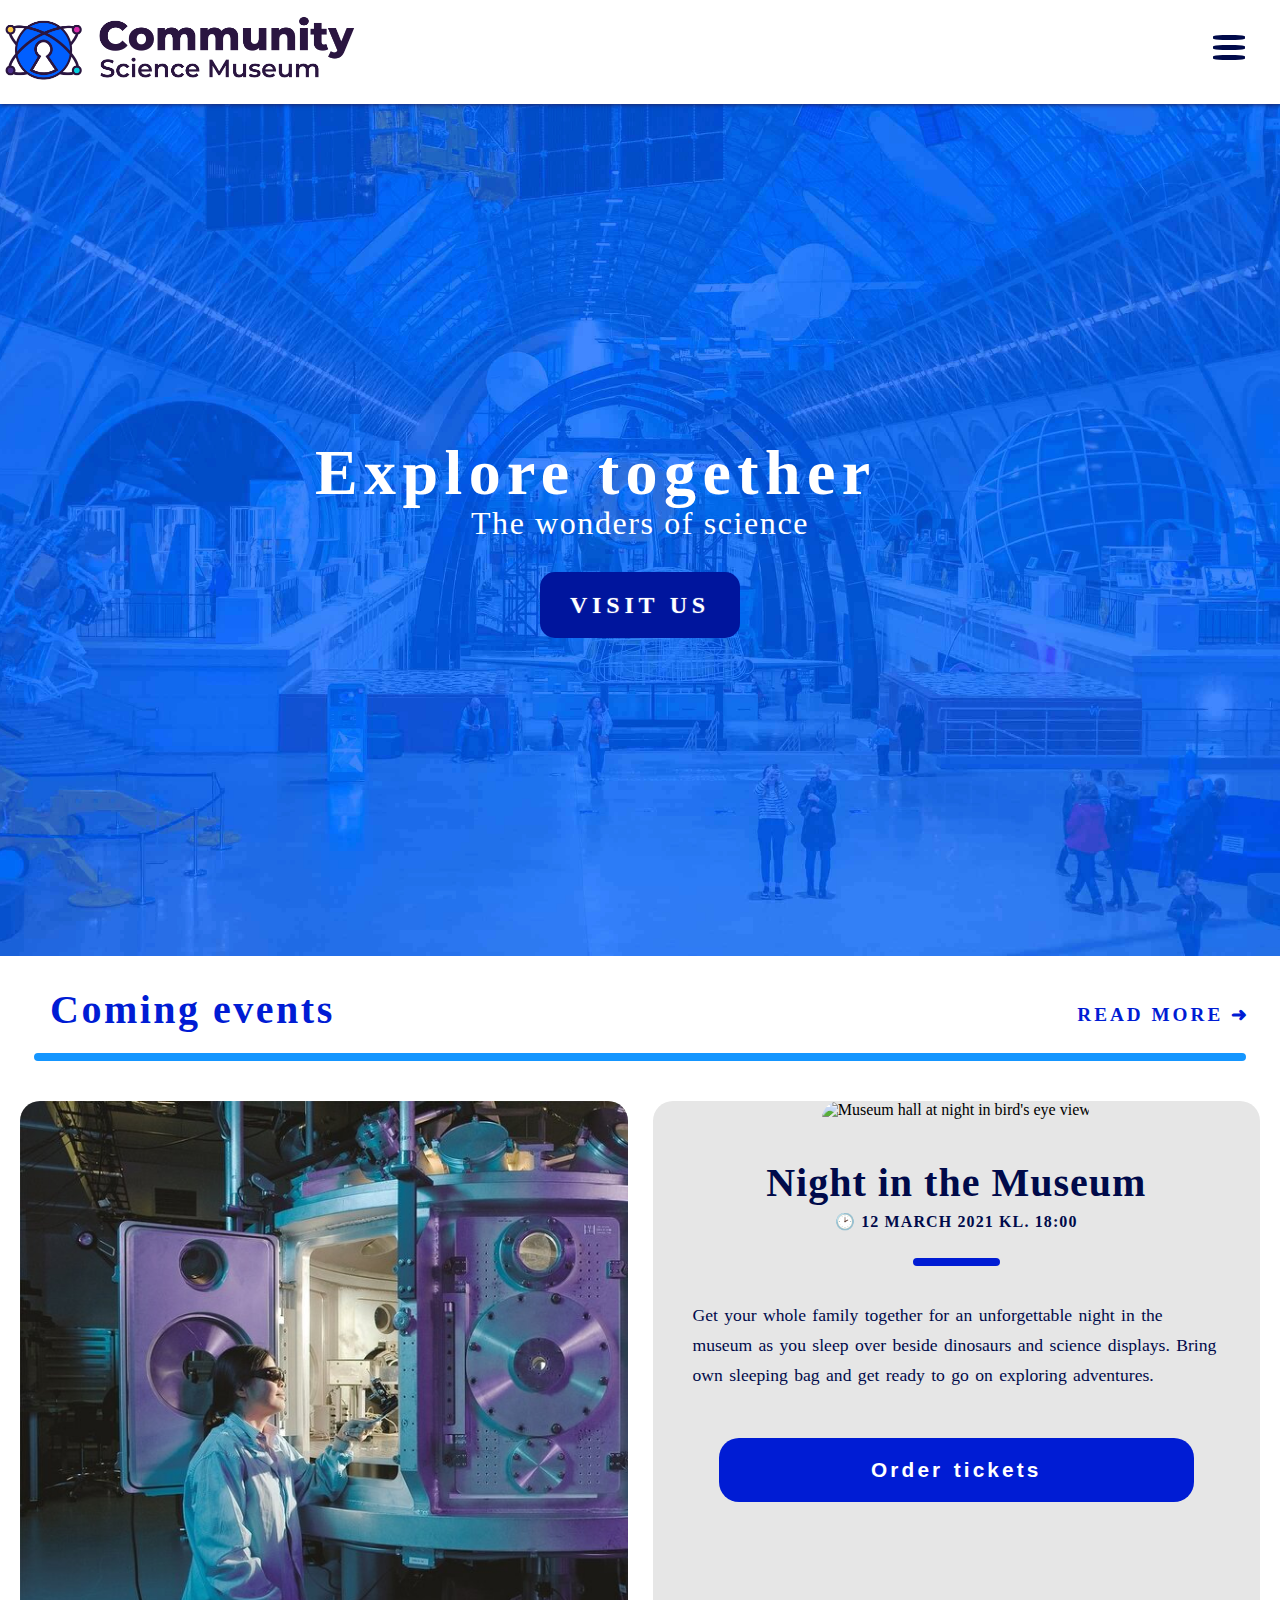
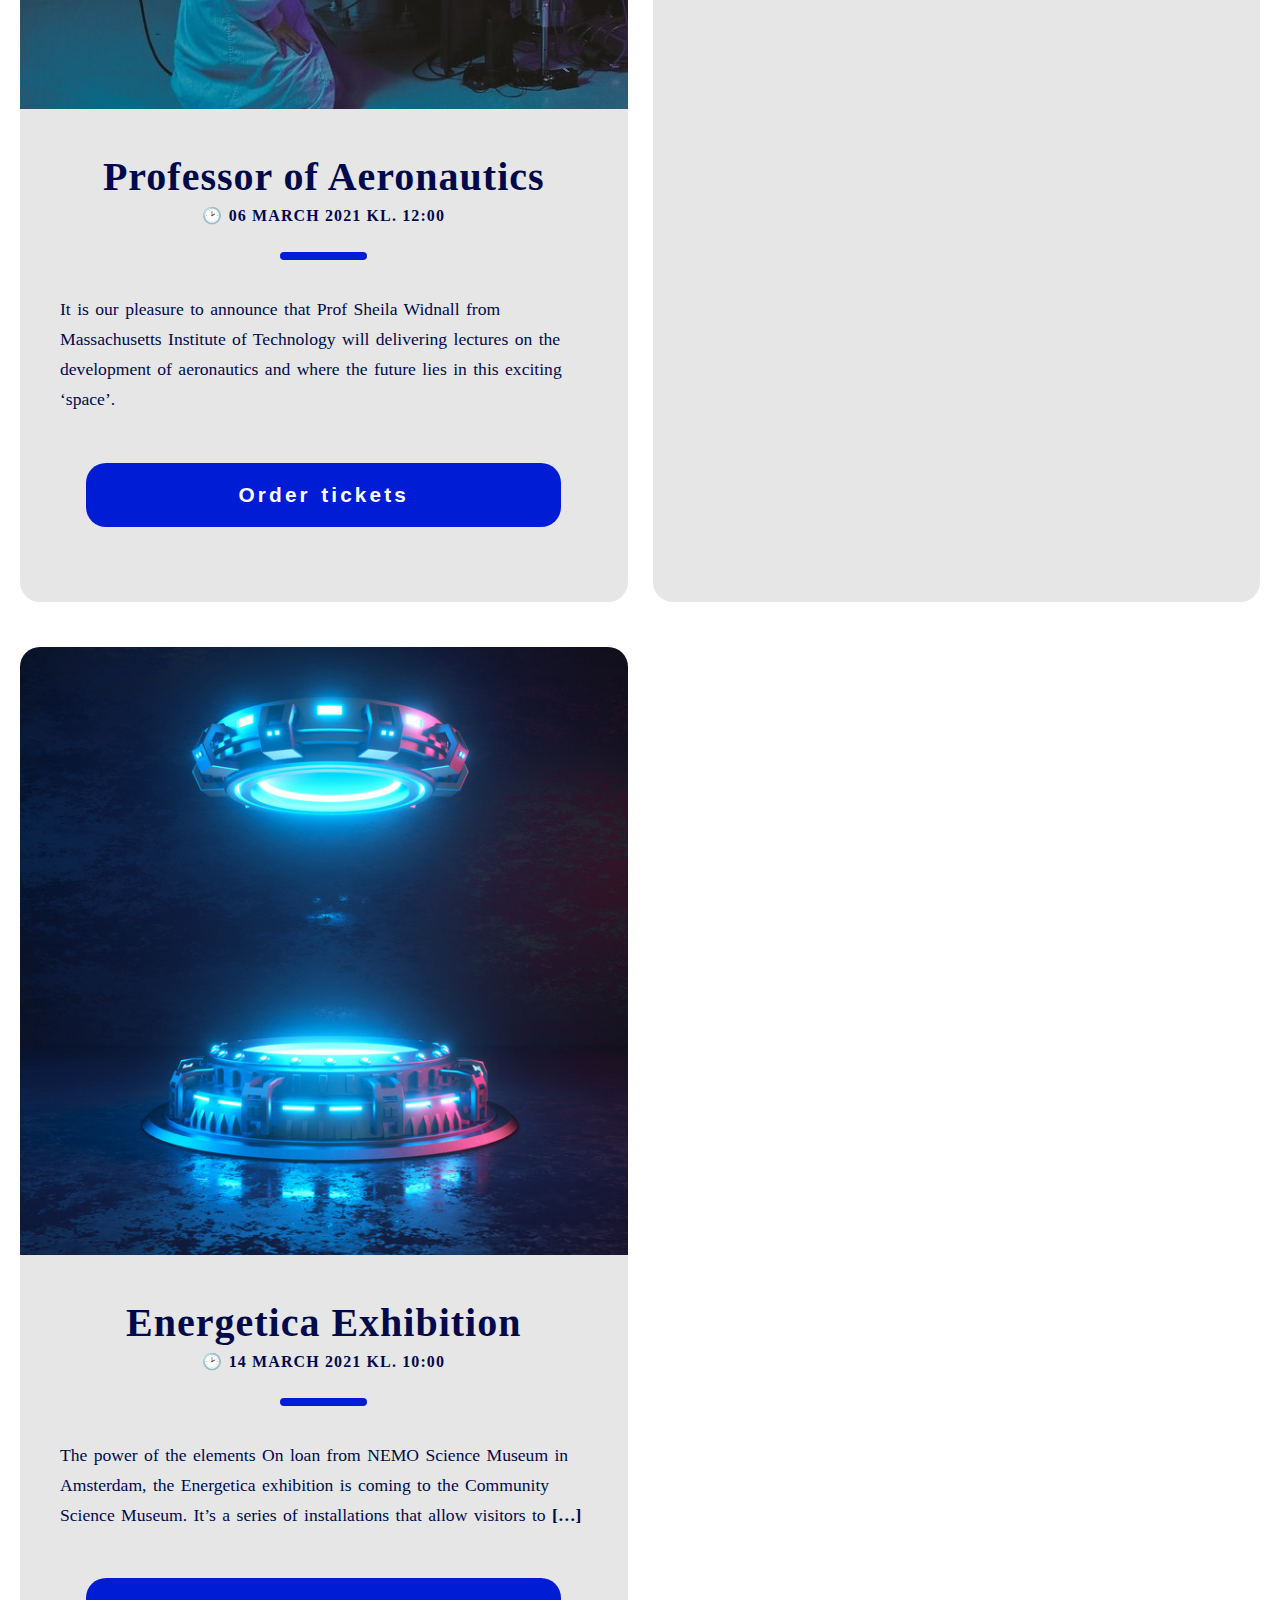
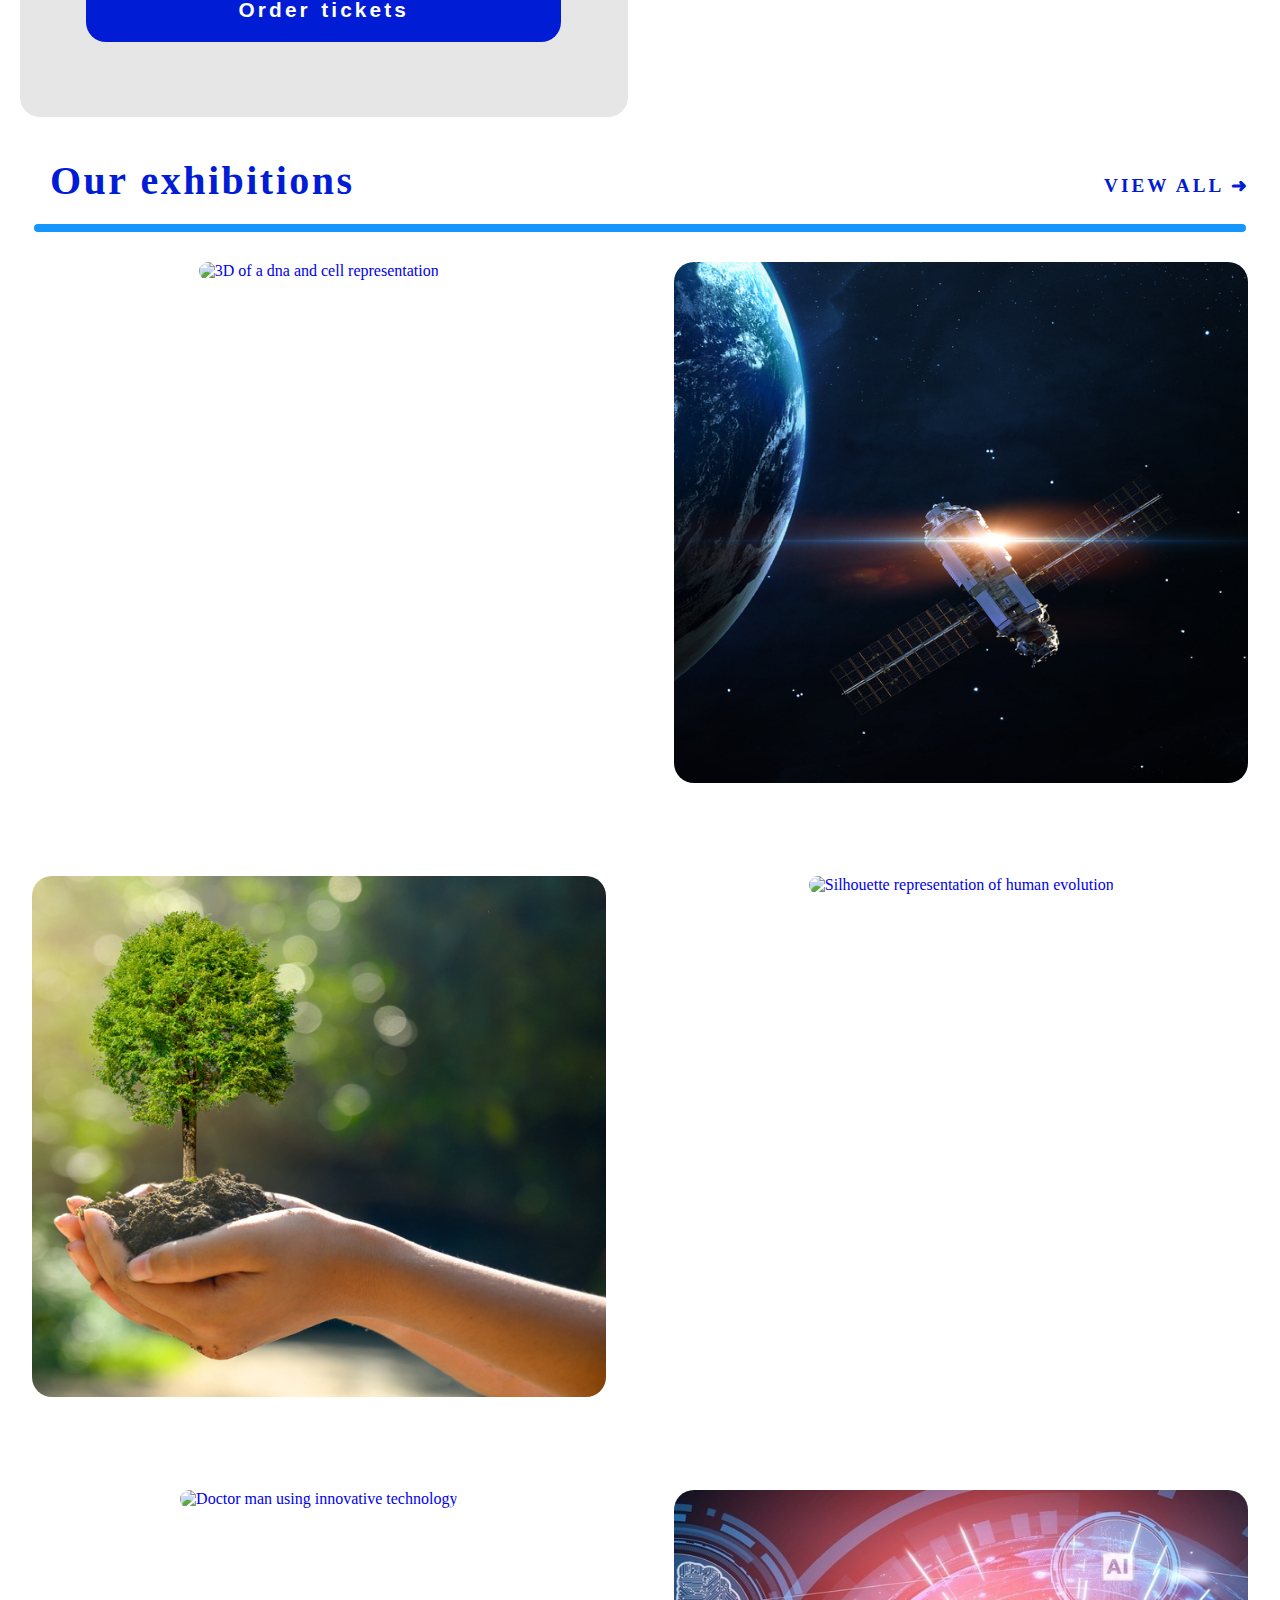
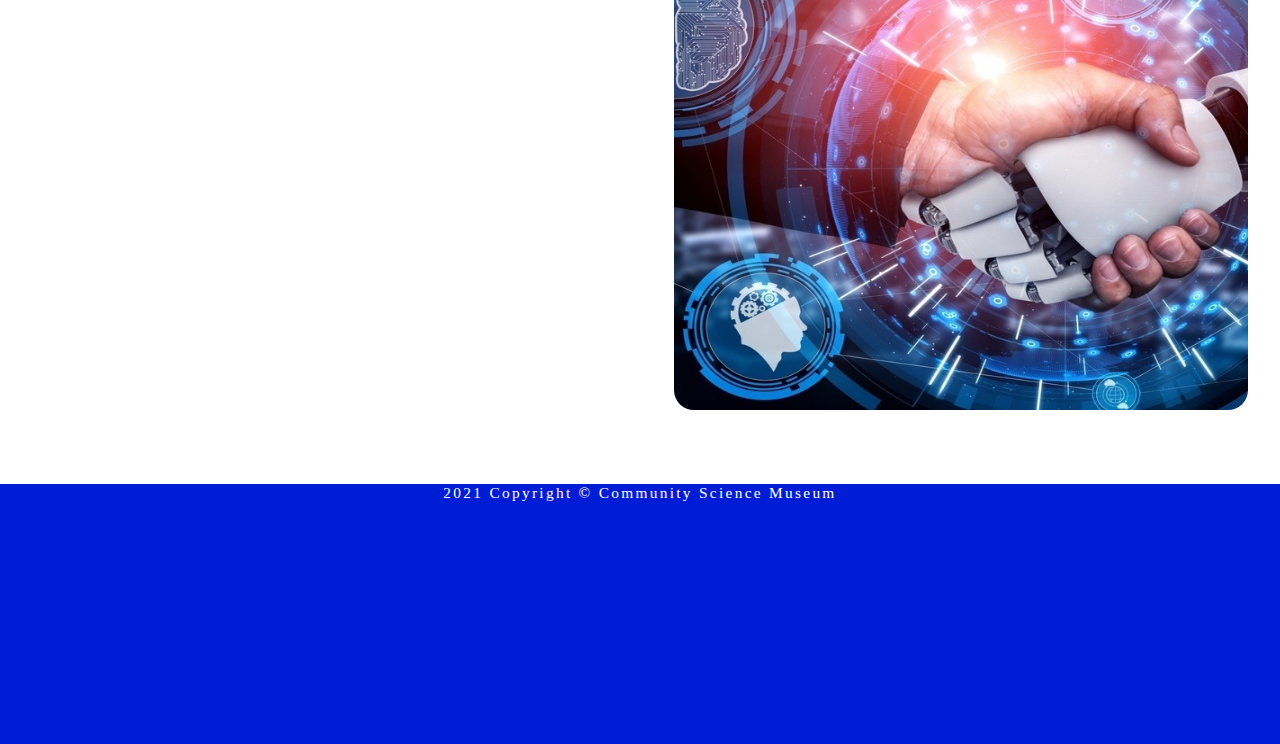
==== commit 13977b28: "Update index.html" ====
--- a/index.html
+++ b/index.html
@@ -103,7 +103,6 @@
         <p class="event-date">🕑 14 March 2021 kl. 10:00</p>
         <hr class="blog--dec">
         <p class="blogtext">The power of the elements On loan from NEMO Science Museum in Amsterdam, the Energetica exhibition is coming to the Community Science Museum. It’s a series of installations that allow visitors to <b>[…]</b></p>
-        <button class="read-btn">
         <button class="read-btn">Order tickets</button>
         </div>
         </article>
